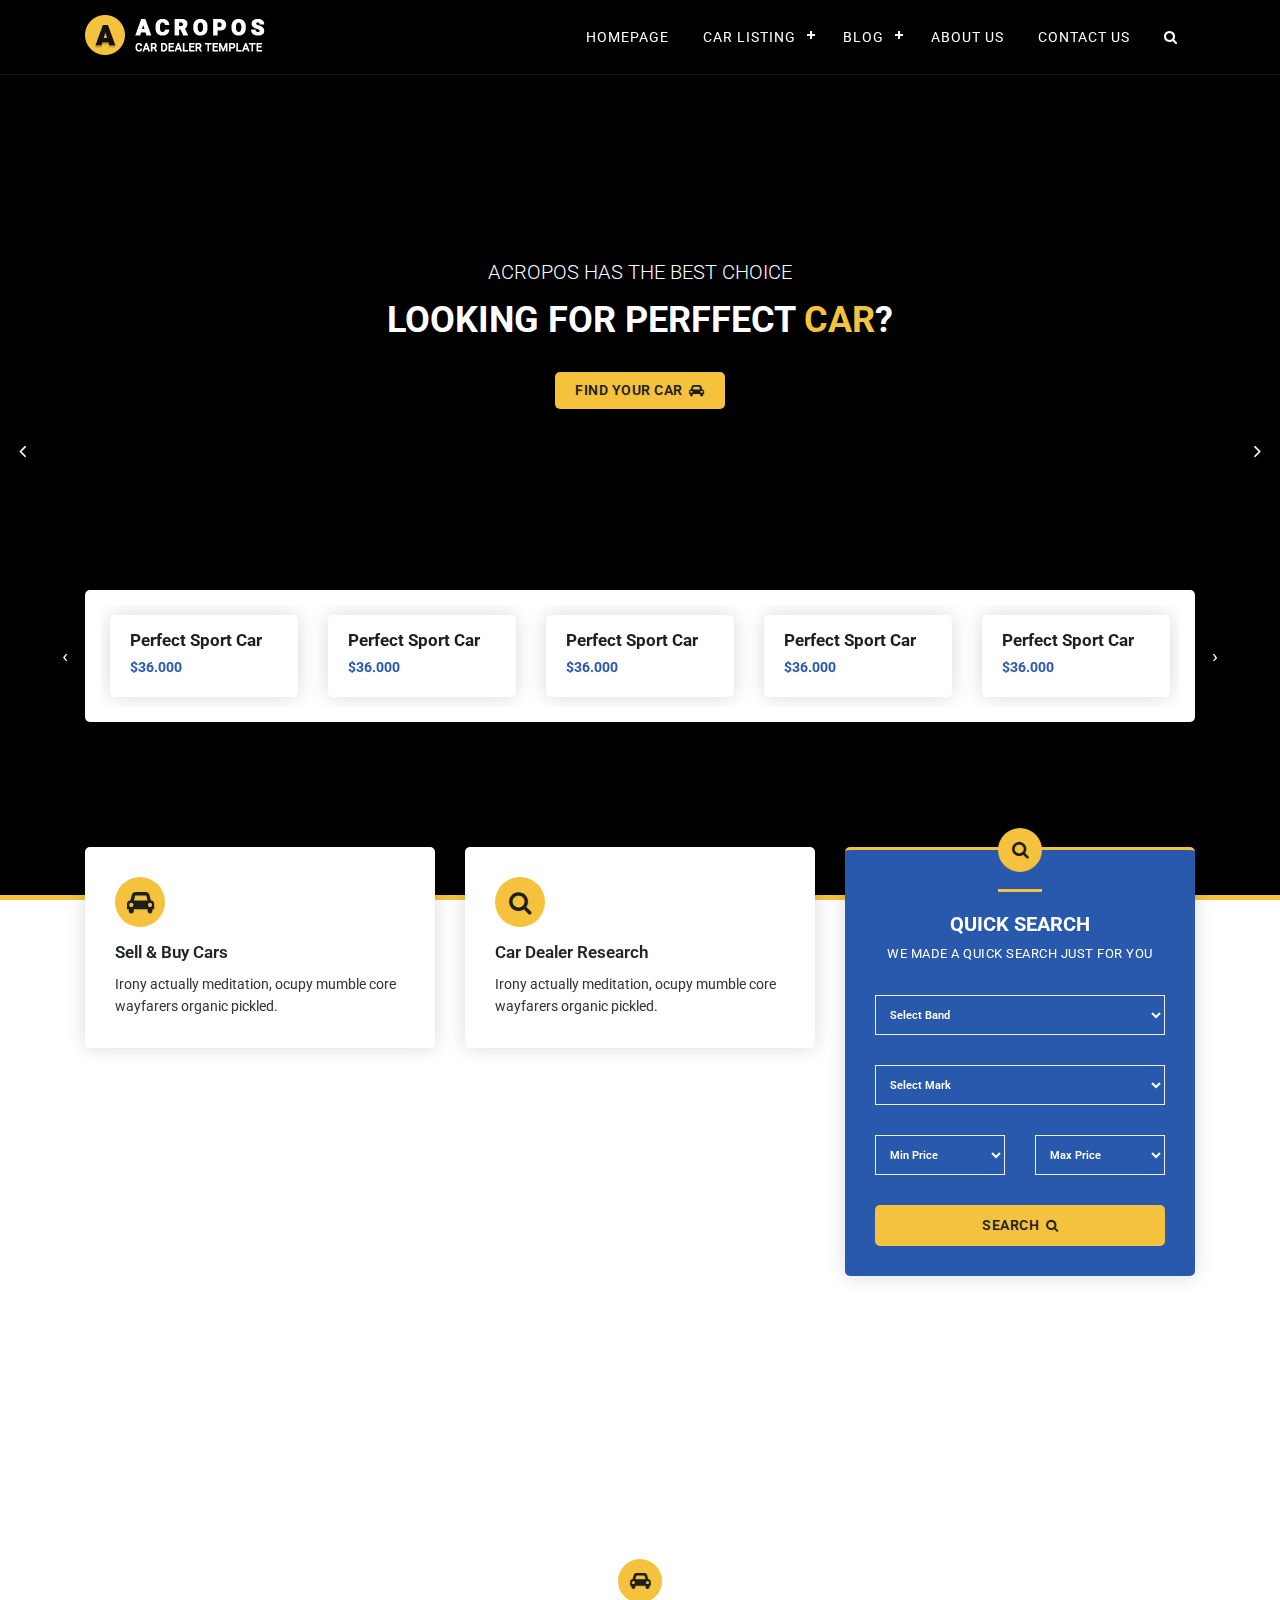
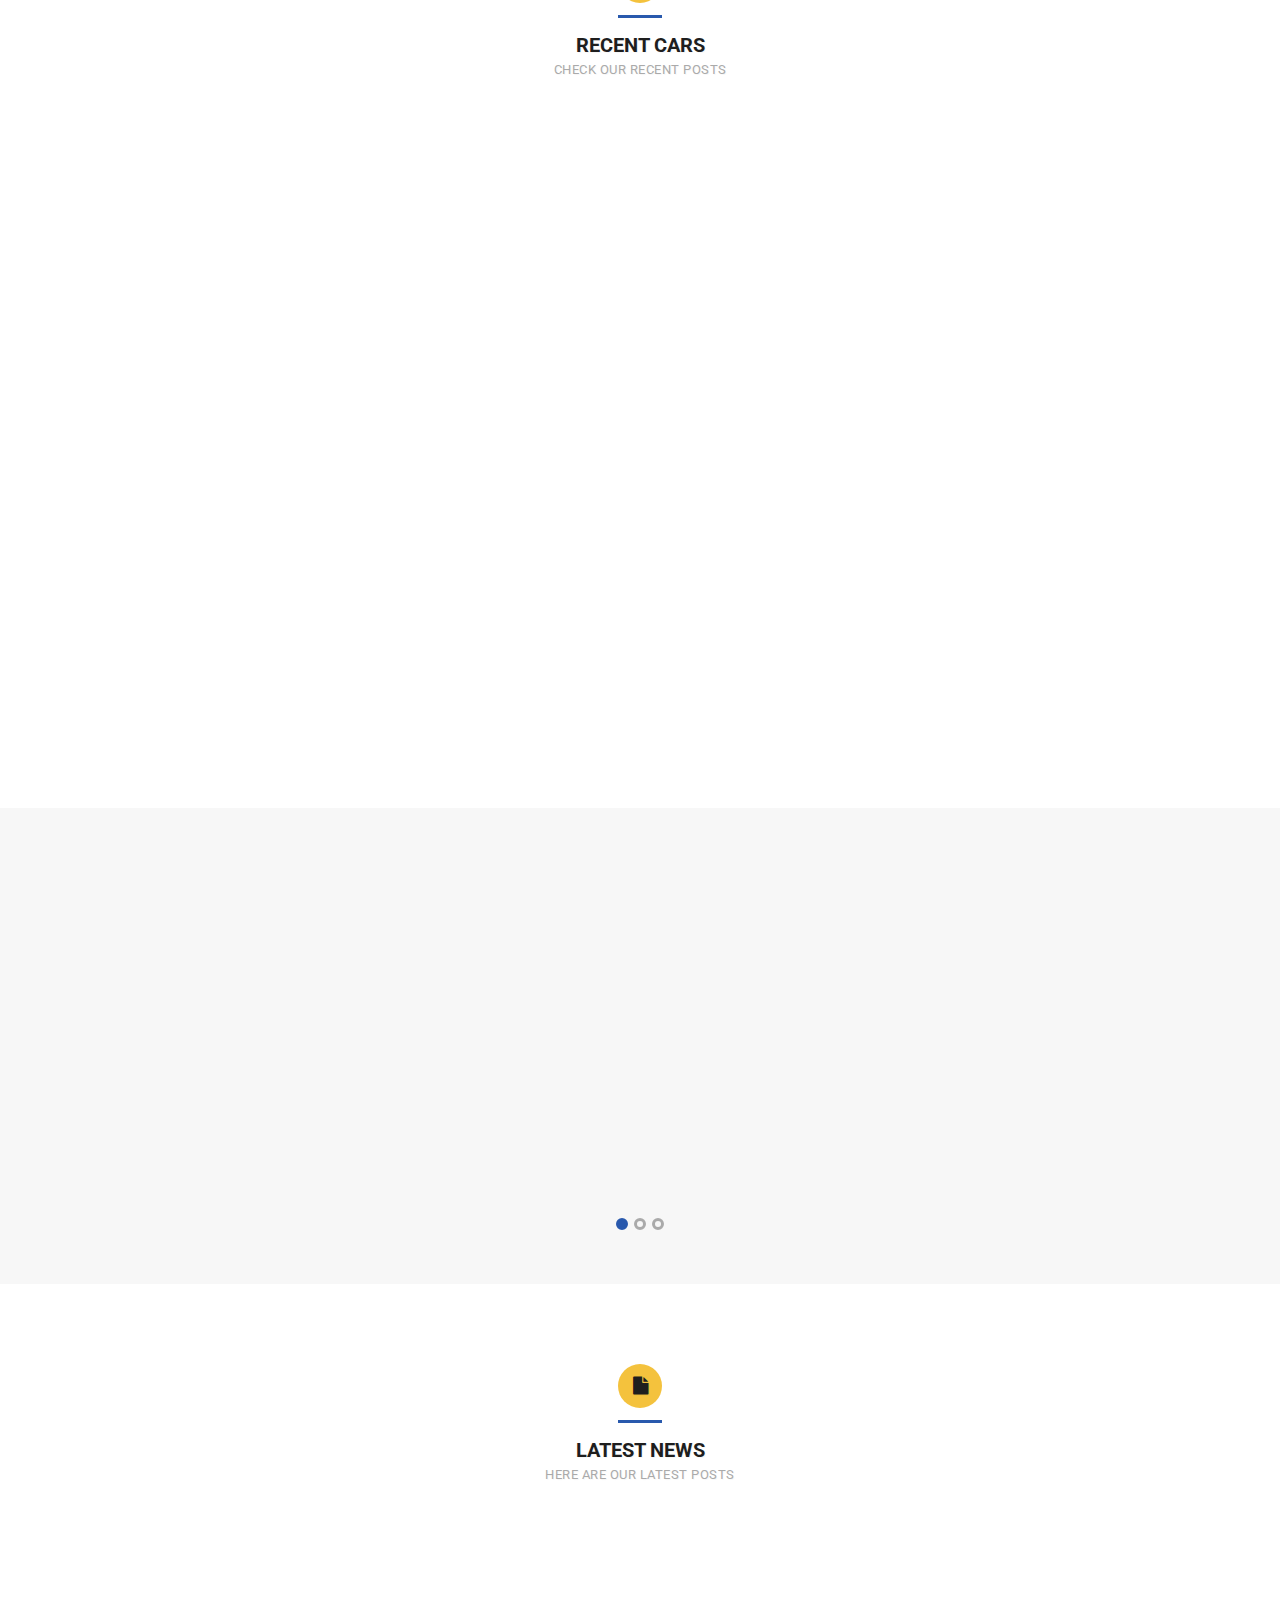
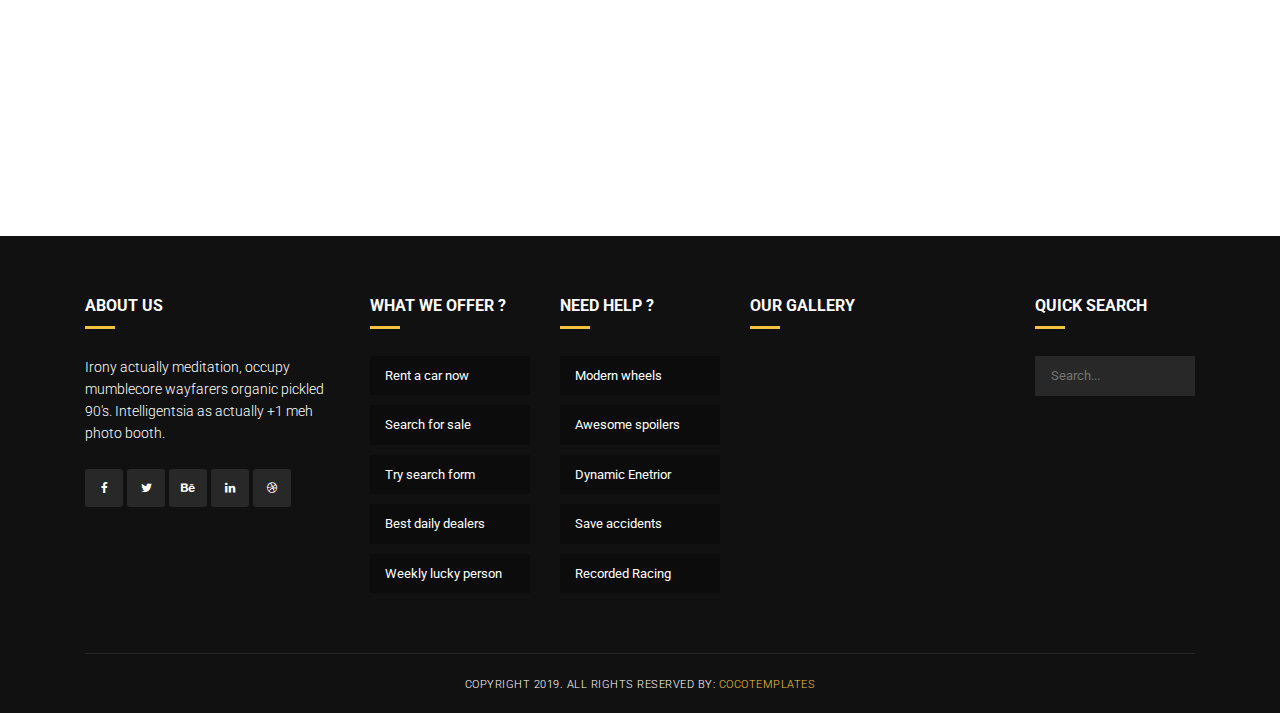
==== index.html @ 3e4bb6fc "first commit" ====
<!DOCTYPE html>
<!--[if IE 9]>
<html class="ie ie9" lang="en-US">
<![endif]-->
<html lang="en-US">
<head>
    <meta charset="UTF-8">
    <meta name="description" content="">
    <meta name="keywords" content="HTML,CSS,XML,JavaScript">
    <meta name="author" content="Car Dealer Template">
    <meta name="viewport" content="width=device-width, initial-scale=1.0">

    <title>Acropos - Car Dealer HTML5 Template</title>

	<link href='http://fonts.googleapis.com/css?family=Roboto:400,300,500,700' rel='stylesheet' type='text/css'>

	<link rel="stylesheet" href="assets/css/bootstrap.css">
	<link rel="stylesheet" href="assets/css/font-awesome.min.css">
	<link rel="stylesheet" href="assets/css/main.css">
	<!-- Slider Pro Css -->
	<link rel="stylesheet" href="assets/css/sliderPro.css">
	<!-- Owl Carousel Css -->
	<link rel="stylesheet" href="assets/css/owl-carousel.css">
	<!-- Flat Icons Css -->
	<link rel="stylesheet" href="assets/css/flaticon.css">
	<!-- Animated Css -->
	<link rel="stylesheet" href="assets/css/animated.css">


	<!--[if lt IE 9]>
	<script src="https://oss.maxcdn.com/libs/html5shiv/3.7.0/html5shiv.js"></script>
	<script src="https://oss.maxcdn.com/libs/respond.js/1.3.0/respond.min.js"></script>
	<![endif]-->

</head>
<body>
	
	<div class="preloader">
        <div class="preloader-bounce">
            <span></span>
            <span></span>
            <span></span>
        </div>
    </div>
	
	<div id="search">
	    <button type="button" class="close">×</button>
	    <form>
	        <input type="search" value="" placeholder="type keyword(s) here" />
	        <button type="submit" class="primary-button">Search <i class="fa fa-search"></i></button>
	    </form>
	</div>
	
	<header class="site-header wow fadeIn" data-wow-duration="1s">
		<div id="main-header" class="main-header">
			<div class="container clearfix">
				<div class="logo">
					<a href="index.html"></a>
				</div>
				<div id='cssmenu'>
					<ul>
					   	<li><a href='index.html'>Homepage</a></li>
					   	<li class='active'><a href='#'>Car Listing</a>
					      	<ul>
					         	<li><a href='#'>Sidebar</a>
					            	<ul>
					               		<li><a href='car_listing_sidebar.html'>Car Listing</a></li>
					               		<li><a href='car_grid_sidebar.html'>Car Grid</a></li>
					            	</ul>
					        	</li>
					         	<li><a href='#'>No Sidebar</a>
					            	<ul>
					               		<li><a href='car_listing_no_sidebar.html'>Car Listing</a></li>
					               		<li><a href='car_grid_no_sidebar.html'>Car Grid</a></li>
					            	</ul>
					         	</li>
					         	<li><a href="single_car.html">Single Car</a></li>
					      	</ul>
					   	</li>
					   	<li class='active'><a href='#'>Blog</a>
					      	<ul>
					         	<li><a href='#'>Sidebar</a>
					            	<ul>
					               		<li><a href='blog_listing_sidebar.html'>Blog Classic</a></li>
					               		<li><a href='blog_grid_sidebar.html'>Blog Grid</a></li>
					            	</ul>
					         	</li>
					         	<li><a href='#'>No Sidebar</a>
					            	<ul>
					               		<li><a href='blog_listing_no_sidebar.html'>Blog Classic</a></li>
					               		<li><a href='blog_grid_no_sidebar.html'>Blog Grid</a></li>
					            	</ul>
					         	</li>
					         	<li><a href="single_post.html">Single Post</a></li>
					      	</ul>		
					   </li>
					   <li><a href='about_us.html'>About Us</a></li>
					   <li><a href='contact_us.html'>Contact Us</a></li>
					   <li>
					   		<a href="#search"><i class="fa fa-search"></i></a>
					   </li>
					</ul>
				</div>
			</div>
		</div>
	</header>


	<div class="Modern-Slider">
	  <!-- Slide 1 -->
	  <div class="item">
	    <div class="img-fill">
	      <img src="http://placehold.it/1920x1080" alt="">
	      <div class="info">
	        <div >
	        	<h5>ACROPOS HAS THE BEST CHOICE</h5>
	          	<h3>Looking For Perffect <em>Car</em>?</h3>
          		<h6 class="secondary-button">
	          		<a href="#">Find Your Car <i class="fa fa-car"></i></a>
	          	</h6>
	        </div>
	      </div>
	    </div>
	  </div>
	  <!-- // Slide 1 -->
	  <!-- Slide 2 -->
	  <div class="item">
	    <div class="img-fill">
	      <img src="http://placehold.it/1920x1080" alt="">
	      <div class="info">
	        <div>
	        	<h5>ACROPOS HAS THE BEST CHOICE</h5>
	          	<h3>Looking For Perffect <em>Car</em>?</h3>
	          	<h6 class="secondary-button">
	          		<a href="#">Find Your Car <i class="fa fa-car"></i></a>
	          	</h6>
	        </div>
	      </div>
	    </div>
	  </div>
	  <!-- // Slide 2 -->
	  <!-- Slide 3 -->
	  <div class="item">
	    <div class="img-fill">
	      <img src="http://placehold.it/1920x1080" alt="">
	      <div class="info">
	        <div>
	        	<h5>ACROPOS HAS THE BEST CHOICE</h5>
	          	<h3>Looking For Perffect <em>Car</em>?</h3>
	          	<h6 class="secondary-button">
	          		<a href="#">Find Your Car <i class="fa fa-car"></i></a>
	          	</h6>
	        </div>
	      </div>
	    </div>
	  </div>
	  <!-- // Slide 3 -->
	</div>


	<section class="top-slider-features wow fadeIn" data-wow-duration="1.5s">
		<div class="container">
			<div class="row">
				<div class="col-md-12">
					<div class="slider-top-features">
						<div id="owl-top-features" class="owl-carousel owl-theme">
							<div class="item car-item">
								<div class="thumb-content">
									<a href="single_car.html"><img src="http://placehold.it/370x260" alt=""></a>
								</div>
								<div class="down-content">
									<a href="single_car.html"><h4>Perfect Sport Car</h4></a>
									<span>$36.000</span>
								</div>
							</div>
							<div class="item car-item">
								<div class="thumb-content">
									<a href="single_car.html"><img src="http://placehold.it/370x260" alt=""></a>
								</div>
								<div class="down-content">
									<a href="single_car.html"><h4>Perfect Sport Car</h4></a>
									<span>$36.000</span>
								</div>
							</div>
							<div class="item car-item">
								<div class="thumb-content">
									<a href="single_car.html"><img src="http://placehold.it/370x260" alt=""></a>
								</div>
								<div class="down-content">
									<a href="single_car.html"><h4>Perfect Sport Car</h4></a>
									<span>$36.000</span>
								</div>
							</div>
							<div class="item car-item">
								<div class="thumb-content">
									<a href="single_car.html"><img src="http://placehold.it/370x260" alt=""></a>
								</div>
								<div class="down-content">
									<a href="single_car.html"><h4>Perfect Sport Car</h4></a>
									<span>$36.000</span>
								</div>
							</div>
							<div class="item car-item">
								<div class="thumb-content">
									<a href="single_car.html"><img src="http://placehold.it/370x260" alt=""></a>
								</div>
								<div class="down-content">
									<a href="single_car.html"><h4>Perfect Sport Car</h4></a>
									<span>$36.000</span>
								</div>
							</div>
							<div class="item car-item">
								<div class="thumb-content">
									<a href="single_car.html"><img src="http://placehold.it/370x260" alt=""></a>
								</div>
								<div class="down-content">
									<a href="single_car.html"><h4>Perfect Sport Car</h4></a>
									<span>$36.000</span>
								</div>
							</div>
							<div class="item car-item">
								<div class="thumb-content">
									<a href="single_car.html"><img src="http://placehold.it/370x260" alt=""></a>
								</div>
								<div class="down-content">
									<a href="single_car.html"><h4>Perfect Sport Car</h4></a>
									<span>$36.000</span>
								</div>
							</div>
							<div class="item car-item">
								<div class="thumb-content">
									<a href="single_car.html"><img src="http://placehold.it/370x260" alt=""></a>
								</div>
								<div class="down-content">
									<a href="single_car.html"><h4>Perfect Sport Car</h4></a>
									<span>$36.000</span>
								</div>
							</div>
						</div>
					</div>
				</div>
			</div>
		</div>
	</section>


    <section>
    	<div class="features-search-section">
			<div class="container">
				<div class="row">
					<div class="col-md-8">
						<div class="row">
							<div class="col-md-6">
								<div class="service-item wow fadeIn" data-wow-duration="0.75s">
									<i class="fa fa-car"></i>
										<div class="text-content">
										<h6>Sell &amp; Buy Cars</h6>
										<p>Irony actually meditation, ocupy mumble core wayfarers organic pickled.</p>
									</div>
								</div>
							</div>
							<div class="col-md-6">
								<div class="service-item wow fadeIn" data-wow-duration="0.75s">
									<i class="fa fa-search"></i>
										<div class="text-content">
										<h6>Car Dealer Research</h6>
										<p>Irony actually meditation, ocupy mumble core wayfarers organic pickled.</p>
									</div>
								</div>
							</div>
							<div class="col-md-6">
								<div class="service-item wow fadeIn" data-wow-duration="0.75s">
									<i class="fa fa-users"></i>
										<div class="text-content">
										<h6>Best Dealers</h6>
										<p>Irony actually meditation, ocupy mumble core wayfarers organic pickled.</p>
									</div>
								</div>
							</div>
							<div class="col-md-6">
								<div class="service-item wow fadeIn" data-wow-duration="0.75s">
									<i class="fa fa-globe"></i>
										<div class="text-content">
										<h6>World Wide Known</h6>
										<p>Irony actually meditation, ocupy mumble core wayfarers organic pickled.</p>
									</div>
								</div>
							</div>
						</div>
					</div>
					<div class="col-md-4">
						<div class="search-content wow fadeIn" data-wow-duration="0.75s">
							<div class="search-heading">
								<div class="icon">
									<i class="fa fa-search"></i>
								</div>
								<div class="text-content">
									<h2>Quick Search</h2>
									<span>We made a quick search just for you</span>
								</div>
							</div>
							<div class="search-form">
								<div class="row">
		                            <div class="col-md-12">       
		                                <div class="input-select">
		                                    <select name="brand" id="brand">
		                                        <option value="-1">Select Band</option>
		                                          <option>Wolkswagen</option>
		                                          <option>Audi</option>
		                                          <option>Bmw</option>
		                                          <option>Opel</option>
		                                          <option>Citroen</option>
		                                    </select>
		                                </div>
		                            </div>
		                            <div class="col-md-12">       
		                                <div class="input-select">
		                                    <select name="mark" id="mark">
		                                        <option value="-1">Select Mark</option>
		                                          <option>Audi A3</option>
		                                          <option>Audi A4</option>
		                                          <option>Audi A5</option>
		                                          <option>Audi A6</option>
		                                          <option>Audi A7</option>
		                                    </select>
		                                </div>
		                            </div>
		                            <div class="col-md-6">       
		                                <div class="input-select">
		                                    <select name="min-price" id="min-price">
		                                        <option value="-1">Min Price</option>
		                                          <option>$500</option>
		                                          <option>$1.000</option>
		                                          <option>$1.500</option>
		                                          <option>$2.000</option>
		                                          <option>$2.500</option>
		                                    </select>
		                                </div>
		                            </div>
		                            <div class="col-md-6">       
		                                <div class="input-select">
		                                    <select name="max-price" id="max-price">
		                                        <option value="-1">Max Price</option>
		                                          <option>$5.000</option>
		                                          <option>$7.500</option>
		                                          <option>$10.000</option>
		                                          <option>$15.500</option>
		                                          <option>$20.000</option>
		                                    </select>
		                                </div>
		                            </div>
		                            <div class="col-md-12">
		                            	<div class="secondary-button">
		                            		<a href="#">Search <i class="fa fa-search"></i></a>
		                            	</div>
		                            </div>
		                        </div>
		                    </div>
						</div>
					</div>
				</div>
			</div>
		</div>
    </section>


	<section>
		<div class="call-to-action wow fadeIn" data-wow-duration="0.75s">
			<div class="container">
				<div class="call-to-action-content">
					<div class="row">
						<div class="col-md-12">
							<p>Ramps meditation wayfarers copper mug four loko locavore <em>portland</em> leggings irony umami tumblr</p>
							<div class="secondary-button">
								<a href="#">Take Now <i class="fa fa-shopping-cart"></i></a>
							</div>
						</div>
					</div>
				</div>
			</div>
		</div>
	</section>


	<section>
		<div class="recent-cars">
			<div class="container">
				<div class="recent-car-content">
					<div class="row">
						<div class="col-md-12">
							<div class="section-heading">
								<div class="icon">
									<i class="fa fa-car"></i>
								</div>
								<div class="text-content">
									<h2>Recent Cars</h2>
									<span>Check our recent posts</span>
								</div>
							</div>
						</div>
					</div>
					<div class="row">
						<div class="col-md-4 col-sm-6">
							<div class="car-item wow fadeIn" data-wow-duration="0.75s">
								<div class="thumb-content">
									<div class="car-banner">
										<a href="single_car.html">For Rent</a>
									</div>
									<div class="thumb-inner">
										<a href="single_car.html"><img src="http://placehold.it/370x260" alt=""></a>
									</div>
								</div>
								<div class="down-content">
									<a href="single_car.html"><h4>Perfect Sport Car</h4></a>
									<span>$1.200</span>
									<p>Leggings edison bulb hexagon, hashtag coloring book ethical echo park austin fam succulents.</p>
									<ul class="car-info">
										<li><div class="item"><i class="flaticon flaticon-calendar"></i><p>2018</p></div></li>
										<li><div class="item"><i class="flaticon flaticon-speed"></i><p>160p/h</p></div></li>
										<li><div class="item"><i class="flaticon flaticon-road"></i><p>26.00km</p></div></li>
										<li><div class="item"><i class="flaticon flaticon-fuel"></i><p>Petrol</p></div></li>
									</ul>
								</div>
							</div>
						</div>
						<div class="col-md-4 col-sm-6">
							<div class="car-item wow fadeIn" data-wow-duration="0.75s">
								<div class="thumb-content">
									<div class="car-banner">
										<a href="single_car.html">For Sale</a>
									</div>
									<div class="thumb-inner">
										<a href="single_car.html"><img src="http://placehold.it/370x260" alt=""></a>
									</div>
								</div>
								<div class="down-content">
									<a href="single_car.html"><h4>Perfect Sport Car</h4></a>
									<span>$49.950</span>
									<p>Leggings edison bulb hexagon, hashtag coloring book ethical echo park austin fam succulents.</p>
									<ul class="car-info">
										<li><div class="item"><i class="flaticon flaticon-calendar"></i><p>2018</p></div></li>
										<li><div class="item"><i class="flaticon flaticon-speed"></i><p>160p/h</p></div></li>
										<li><div class="item"><i class="flaticon flaticon-road"></i><p>26.00km</p></div></li>
										<li><div class="item"><i class="flaticon flaticon-fuel"></i><p>Petrol</p></div></li>
									</ul>
								</div>
							</div>
						</div>
						<div class="col-md-4 col-sm-6">
							<div class="car-item wow fadeIn" data-wow-duration="0.75s">
								<div class="thumb-content">
									<div class="car-banner">
										<a href="single_car.html">For Rent</a>
									</div>
									<div class="thumb-inner">
										<a href="single_car.html"><img src="http://placehold.it/370x260" alt=""></a>
									</div>
								</div>
								<div class="down-content">
									<a href="single_car.html"><h4>Perfect Sport Car</h4></a>
									<span>$1.500</span>
									<p>Leggings edison bulb hexagon, hashtag coloring book ethical echo park austin fam succulents.</p>
									<ul class="car-info">
										<li><div class="item"><i class="flaticon flaticon-calendar"></i><p>2018</p></div></li>
										<li><div class="item"><i class="flaticon flaticon-speed"></i><p>160p/h</p></div></li>
										<li><div class="item"><i class="flaticon flaticon-road"></i><p>26.00km</p></div></li>
										<li><div class="item"><i class="flaticon flaticon-fuel"></i><p>Petrol</p></div></li>
									</ul>
								</div>
							</div>
						</div>
						<div class="col-md-4 col-sm-6">
							<div class="car-item wow fadeIn" data-wow-duration="0.75s">
								<div class="thumb-content">
									<div class="car-banner">
										<a href="single_car.html">For Rent</a>
									</div>
									<div class="thumb-inner">
										<a href="single_car.html"><img src="http://placehold.it/370x260" alt=""></a>
									</div>
								</div>
								<div class="down-content">
									<a href="single_car.html"><h4>Perfect Sport Car</h4></a>
									<span>$1.550</span>
									<p>Leggings edison bulb hexagon, hashtag coloring book ethical echo park austin fam succulents.</p>
									<ul class="car-info">
										<li><div class="item"><i class="flaticon flaticon-calendar"></i><p>2018</p></div></li>
										<li><div class="item"><i class="flaticon flaticon-speed"></i><p>160p/h</p></div></li>
										<li><div class="item"><i class="flaticon flaticon-road"></i><p>26.00km</p></div></li>
										<li><div class="item"><i class="flaticon flaticon-fuel"></i><p>Petrol</p></div></li>
									</ul>
								</div>
							</div>
						</div>
						<div class="col-md-4 col-sm-6">
							<div class="car-item wow fadeIn" data-wow-duration="0.75s">
								<div class="thumb-content">
									<div class="car-banner">
										<a href="single_car.html">For Sale</a>
									</div>
									<div class="thumb-inner">
										<a href="single_car.html"><img src="http://placehold.it/370x260" alt=""></a>
									</div>
								</div>
								<div class="down-content">
									<a href="single_car.html"><h4>Perfect Sport Car</h4></a>
									<span>$30.000</span>
									<p>Leggings edison bulb hexagon, hashtag coloring book ethical echo park austin fam succulents.</p>
									<ul class="car-info">
										<li><div class="item"><i class="flaticon flaticon-calendar"></i><p>2018</p></div></li>
										<li><div class="item"><i class="flaticon flaticon-speed"></i><p>160p/h</p></div></li>
										<li><div class="item"><i class="flaticon flaticon-road"></i><p>26.00km</p></div></li>
										<li><div class="item"><i class="flaticon flaticon-fuel"></i><p>Petrol</p></div></li>
									</ul>
								</div>
							</div>
						</div>
						<div class="col-md-4 col-sm-6">
							<div class="car-item wow fadeIn" data-wow-duration="0.75s">
								<div class="thumb-content">
									<div class="car-banner">
										<a href="single_car.html">For Rent</a>
									</div>
									<div class="thumb-inner">
										<a href="single_car.html"><img src="http://placehold.it/370x260" alt=""></a>
									</div>
								</div>
								<div class="down-content">
									<a href="single_car.html"><h4>Perfect Sport Car</h4></a>
									<span>$1.500</span>
									<p>Leggings edison bulb hexagon, hashtag coloring book ethical echo park austin fam succulents.</p>
									<ul class="car-info">
										<li><div class="item"><i class="flaticon flaticon-calendar"></i><p>2018</p></div></li>
										<li><div class="item"><i class="flaticon flaticon-speed"></i><p>160p/h</p></div></li>
										<li><div class="item"><i class="flaticon flaticon-road"></i><p>26.00km</p></div></li>
										<li><div class="item"><i class="flaticon flaticon-fuel"></i><p>Petrol</p></div></li>
									</ul>
								</div>
							</div>
						</div>
					</div>
				</div>
			</div>
		</div>
	</section>


	<section>
		<div class="testimonials">
			<div class="container">						 
				<div id="owl-testimonials" class="owl-carousel owl-theme">
				 	<div class="item wow fadeIn" data-wow-duration="0.75s">
				 		<ul class="star-rating">
				 			<li><i class="fa fa-star"></i></li>
				 			<li><i class="fa fa-star"></i></li>
				 			<li><i class="fa fa-star"></i></li>
				 			<li><i class="fa fa-star"></i></li>
				 			<li><i class="fa fa-star"></i></li>
				 		</ul>
				 		<div class="line-dec"></div>
				  		<p><em>"</em> Integer sed ornare lacus, at convallis velit. Curabitur hendrerit congue convallis. Nunc vel tellus ut metus tincidunt facilisis sit amet et dolor <em>"</em></p>
				  		<div class="author-rate">
				  			<img src="http://placehold.it/100x100" alt="">
				  			<h4>Antonio Andreas</h4>
				  			<div class="line-dec2"></div>
				  			<span>Car Dealer</span>
				  		</div>
				  	</div>
				  	<div class="item wow fadeIn" data-wow-duration="0.75s">
				 		<ul class="star-rating">
				 			<li><i class="fa fa-star"></i></li>
				 			<li><i class="fa fa-star"></i></li>
				 			<li><i class="fa fa-star"></i></li>
				 			<li><i class="fa fa-star"></i></li>
				 			<li><i class="fa fa-star"></i></li>
				 		</ul>
				 		<div class="line-dec"></div>
				  		<p><em>"</em> Integer sed ornare lacus, at convallis velit. Curabitur hendrerit congue convallis. Nunc vel tellus ut metus tincidunt facilisis sit amet et dolor <em>"</em></p>
				  		<div class="author-rate">
				  			<img src="http://placehold.it/100x100" alt="">
				  			<h4>John Robertson</h4>
				  			<div class="line-dec2"></div>
				  			<span>Sale Agent</span>
				  		</div>
				  	</div>
				  	<div class="item wow fadeIn" data-wow-duration="0.75s">
				 		<ul class="star-rating">
				 			<li><i class="fa fa-star"></i></li>
				 			<li><i class="fa fa-star"></i></li>
				 			<li><i class="fa fa-star"></i></li>
				 			<li><i class="fa fa-star"></i></li>
				 			<li><i class="fa fa-star"></i></li>
				 		</ul>
				 		<div class="line-dec"></div>
				  		<p><em>"</em> Integer sed ornare lacus, at convallis velit. Curabitur hendrerit congue convallis. Nunc vel tellus ut metus tincidunt facilisis sit amet et dolor <em>"</em></p>
				  		<div class="author-rate">
				  			<img src="http://placehold.it/100x100" alt="">
				  			<h4>Matias Lucas</h4>
				  			<div class="line-dec2"></div>
				  			<span>Mechanic</span>
				  		</div>
				  	</div>
				  	<div class="item wow fadeIn" data-wow-duration="0.75s">
				 		<ul class="star-rating">
				 			<li><i class="fa fa-star"></i></li>
				 			<li><i class="fa fa-star"></i></li>
				 			<li><i class="fa fa-star"></i></li>
				 			<li><i class="fa fa-star"></i></li>
				 			<li><i class="fa fa-star"></i></li>
				 		</ul>
				 		<div class="line-dec"></div>
				  		<p><em>"</em> Integer sed ornare lacus, at convallis velit. Curabitur hendrerit congue convallis. Nunc vel tellus ut metus tincidunt facilisis sit amet et dolor <em>"</em></p>
				  		<div class="author-rate">
				  			<img src="http://placehold.it/100x100" alt="">
				  			<h4>Antonio Andreas</h4>
				  			<div class="line-dec2"></div>
				  			<span>Car Dealer</span>
				  		</div>
				  	</div>
				  	<div class="item wow fadeIn" data-wow-duration="0.75s">
				 		<ul class="star-rating">
				 			<li><i class="fa fa-star"></i></li>
				 			<li><i class="fa fa-star"></i></li>
				 			<li><i class="fa fa-star"></i></li>
				 			<li><i class="fa fa-star"></i></li>
				 			<li><i class="fa fa-star"></i></li>
				 		</ul>
				 		<div class="line-dec"></div>
				  		<p><em>"</em> Integer sed ornare lacus, at convallis velit. Curabitur hendrerit congue convallis. Nunc vel tellus ut metus tincidunt facilisis sit amet et dolor <em>"</em></p>
				  		<div class="author-rate">
				  			<img src="http://placehold.it/100x100" alt="">
				  			<h4>John Robertson</h4>
				  			<div class="line-dec2"></div>
				  			<span>Sale Agent</span>
				  		</div>
				  	</div>
				  	<div class="item wow fadeIn" data-wow-duration="0.75s">
				 		<ul class="star-rating">
				 			<li><i class="fa fa-star"></i></li>
				 			<li><i class="fa fa-star"></i></li>
				 			<li><i class="fa fa-star"></i></li>
				 			<li><i class="fa fa-star"></i></li>
				 			<li><i class="fa fa-star"></i></li>
				 		</ul>
				 		<div class="line-dec"></div>
				  		<p><em>"</em> Integer sed ornare lacus, at convallis velit. Curabitur hendrerit congue convallis. Nunc vel tellus ut metus tincidunt facilisis sit amet et dolor <em>"</em></p>
				  		<div class="author-rate">
				  			<img src="http://placehold.it/100x100" alt="">
				  			<h4>Matias Lucas</h4>
				  			<div class="line-dec2"></div>
				  			<span>Mechanic</span>
				  		</div>
				  	</div>
				  	<div class="item wow fadeIn" data-wow-duration="0.75s">
				 		<ul class="star-rating">
				 			<li><i class="fa fa-star"></i></li>
				 			<li><i class="fa fa-star"></i></li>
				 			<li><i class="fa fa-star"></i></li>
				 			<li><i class="fa fa-star"></i></li>
				 			<li><i class="fa fa-star"></i></li>
				 		</ul>
				 		<div class="line-dec"></div>
				  		<p><em>"</em> Integer sed ornare lacus, at convallis velit. Curabitur hendrerit congue convallis. Nunc vel tellus ut metus tincidunt facilisis sit amet et dolor <em>"</em></p>
				  		<div class="author-rate">
				  			<img src="http://placehold.it/100x100" alt="">
				  			<h4>Antonio Andreas</h4>
				  			<div class="line-dec2"></div>
				  			<span>Car Dealer</span>
				  		</div>
				  	</div>
				</div>
			</div>
		</div>
	</section>


	<section>
		<div class="latest-news">
			<div class="container">
				<div class="latest-news-content">
					<div class="row">
						<div class="col-md-12">
							<div class="section-heading">
								<div class="icon">
									<i class="fa fa-file"></i>
								</div>
								<div class="text-content">
									<h2>Latest News</h2>
									<span>Here are our latest posts</span>
								</div>
							</div>
						</div>
					</div>
				</div>
			</div>
			<div class="container">
				<div class="row">
					<div class="col-md-4">
						<div class="item wow fadeIn" data-wow-duration="0.75s">
					 		<div class="thumb-content">
								<div class="date-post">
									<a href="single-post.html">14 January</a>
								</div>
								<div class="thumb-inner">
									<a href="single-post.html"><img src="http://placehold.it/370x260" alt=""></a>
								</div>
							</div>
							<div class="down-content">
								<a href="single_car.html"><h4>Pabst Gastropub Synth Edge</h4></a>
								<span>Posted by: <em>Admin</em></span>
								<p>Next level Pinterest farm-to-table selvage gentrify street raw denim helvetica street art pork.</p>	
								<div class="text-button">
									<a href="single-post.html">Continue Reading <i class="fa fa-arrow-right"></i></a>
								</div>							
							</div>
					  	</div>
					</div>
					<div class="col-md-4">
						<div class="item wow fadeIn" data-wow-duration="0.75s">
					 		<div class="thumb-content">
								<div class="date-post">
									<a href="single-post.html">12 January</a>
								</div>
								<div class="thumb-inner">
									<a href="single-post.html"><img src="http://placehold.it/370x260" alt=""></a>
								</div>
							</div>
							<div class="down-content">
								<a href="single_car.html"><h4>Hammock Echo Park Braid</h4></a>
								<span>Posted by: <em>Admin</em></span>
								<p>Next level Pinterest farm-to-table selvage gentrify street raw denim helvetica street art pork.</p>
								<div class="text-button">
									<a href="single-post.html">Continue Reading <i class="fa fa-arrow-right"></i></a>
								</div>								
							</div>
					  	</div>
					</div>
					<div class="col-md-4">
						<div class="item wow fadeIn" data-wow-duration="0.75s">
					 		<div class="thumb-content">
								<div class="date-post">
									<a href="single-post.html">9 January</a>
								</div>
								<div class="thumb-inner">
									<a href="single-post.html"><img src="http://placehold.it/370x260" alt=""></a>
								</div>
							</div>
							<div class="down-content">
								<a href="single_car.html"><h4>Waistcoat Wayfarers Selfies</h4></a>
								<span>Posted by: <em>Admin</em></span>
								<p>Next level Pinterest farm-to-table selvage gentrify street raw denim helvetica street art pork.</p>
								<div class="text-button">
									<a href="single-post.html">Continue Reading <i class="fa fa-arrow-right"></i></a>
								</div>								
							</div>
					  	</div>
					</div>
				</div>
			</div>
		</div>
	</section>


	<footer>
		<div class="container">
			<div class="row">
				<div class="col-md-3">
					<div class="footer-item">
						<div class="about-us">
							<h2>About Us</h2>
							<p>Irony actually meditation, occupy mumblecore wayfarers organic pickled 90's. Intelligentsia as actually +1 meh photo booth.</p>
							<ul>
								<li><a href="#"><i class="fa fa-facebook"></i></a></li>
								<li><a href="#"><i class="fa fa-twitter"></i></a></li>
								<li><a href="#"><i class="fa fa-behance"></i></a></li>
								<li><a href="#"><i class="fa fa-linkedin"></i></a></li>
								<li><a href="#"><i class="fa fa-dribbble"></i></a></li>
							</ul>
						</div>
					</div>
				</div>
				<div class="col-md-2">
					<div class="footer-item">
						<div class="what-offer">
							<h2>What We Offer ?</h2>
							<ul>
								<li><a href="#">Rent a car now</a></li>
								<li><a href="#">Search for sale</a></li>
								<li><a href="#">Try search form</a></li>
								<li><a href="#">Best daily dealers</a></li>
								<li><a href="#">Weekly lucky person</a></li>
							</ul>
						</div>
					</div>
				</div>
				<div class="col-md-2">
					<div class="footer-item">
						<div class="need-help">
							<h2>Need Help ?</h2>
							<ul>
								<li><a href="#">Modern wheels</a></li>
								<li><a href="#">Awesome spoilers</a></li>
								<li><a href="#">Dynamic Enetrior</a></li>
								<li><a href="#">Save accidents </a></li>
								<li><a href="#">Recorded Racing</a></li>
							</ul>
						</div>
					</div>
				</div>
				<div class="col-md-3">
					<div class="footer-item">
						<div class="our-gallery">
							<h2>Our Gallery</h2>
							<ul>
								<li><a href="#"><img src="http://placehold.it/70x70" alt=""></a></li>
								<li><a href="#"><img src="http://placehold.it/70x70" alt=""></a></li>
								<li><a href="#"><img src="http://placehold.it/70x70" alt=""></a></li>
								<li><a href="#"><img src="http://placehold.it/70x70" alt=""></a></li>
								<li><a href="#"><img src="http://placehold.it/70x70" alt=""></a></li>
								<li><a href="#"><img src="http://placehold.it/70x70" alt=""></a></li>
							</ul>
						</div>
					</div>
				</div>
				<div class="col-md-2">
					<div class="footer-item">
						<div class="quick-search">
							<h2>Quick Search</h2>
							<input type="text" class="footer-search" name="s" placeholder="Search..." value="">
						</div>
					</div>
				</div>
				<div class="col-md-12">
					<div class="sub-footer">
						<p>Copyright 2019. All rights reserved by: <a href="#">Cocotemplates</a></p>
					</div>
				</div>
			</div>
		</div>
	</footer>
	

	<script src="assets/js/jquery-1.11.0.min.js"></script>

	<!-- Slider Pro Js -->
	<script src="assets/js/sliderpro.min.js"></script>

	<!-- Slick Slider Js -->
	<script src="assets/js/slick.js"></script>

	<!-- Owl Carousel Js -->
    <script src="assets/js/owl.carousel.min.js"></script>

	<!-- Boostrap Js -->
    <script src="assets/js/bootstrap.min.js"></script>

    <!-- Boostrap Js -->
    <script src="assets/js/wow.animation.js"></script>

	<!-- Custom Js -->
    <script src="assets/js/custom.js"></script>

</body>
</html>
---- assets/css/main.css ----
/*------------------------------------------------------------------
[CocoTemplates]

Project:    Acropos - Car Dealer HTML Template
Version:    1.1
Last change:    25/Jan/2019
Primary use:    Car Dealer 
-------------------------------------------------------------------*/


/*------------------------------------------------------------------
[Table of contents]

01. Main & Elements
    02. Header 
    03. Content 
        03.01. Slider (Banner)
        03.02. Car Items
        03.03. Blog Items
        03.04. Contact
        03.05. Features
        03.06. Sidebar & Widgets
        03.07. Testimonials & About Us
    04. Footer /
-------------------------------------------------------------------*/

/* 01. Main & Elements Starts */

body {
    font-family: 'Roboto', sans-serif
}

a {
    text-decoration: none!important
}

p {
    font-size: 14px;
    line-height: 22px;
    color: #333333
}

section {
    padding: 80px 0px 0px 0px
}

.primary-button a {
    display: inline-block;
    background: #2959ad;
    padding: 10px 20px;
    text-align: center;
    letter-spacing: 0.5px;
    font-size: 14px;
    font-weight: 600;
    border-radius: 5px;
    text-transform: uppercase;
    color: #fff;
    -webkit-transition: all 0.3s;
    -o-transition: all 0.3s;
    transition: all 0.3s
}

.primary-button a i {
    font-size: 13px;
    margin-left: 3px
}

.primary-button a:hover {
    color: #1e1e1e;
    background-color: #f4c23d
}

#search button {
    display: inline-block;
    background: #2959ad!important;
    padding: 10px 20px;
    text-align: center;
    letter-spacing: 0.5px;
    font-size: 14px;
    font-weight: 600;
    border-radius: 5px;
    text-transform: uppercase;
    color: #fff;
    -webkit-transition: all 0.3s;
    -o-transition: all 0.3s;
    transition: all 0.3s;
    cursor: pointer;
    outline: none
}

#search button i {
    font-size: 13px;
    margin-left: 3px
}

#search button:hover {
    color: #1e1e1e;
    background-color: #f4c23d!important
}

.secondary-button a {
    display: inline-block;
    background: #f4c23d;
    padding: 10px 20px;
    text-align: center;
    letter-spacing: 0.5px;
    font-size: 14px;
    font-weight: 600;
    border-radius: 5px;
    text-transform: uppercase;
    color: #1e1e1e;
    -webkit-transition: all 0.3s;
    -o-transition: all 0.3s;
    transition: all 0.3s
}

.secondary-button a i {
    font-size: 13px;
    margin-left: 3px
}

.secondary-button a:hover {
    color: #1e1e1e;
    background-color: #fff
}

.text-button a {
    display: inline-block;
    text-align: center;
    letter-spacing: 0.5px;
    font-size: 14px;
    font-weight: 600;
    text-transform: capitalize;
    color: #1e1e1e;
    -webkit-transition: all 0.3s;
    -o-transition: all 0.3s;
    transition: all 0.3s
}

.text-button a i {
    font-size: 13px;
    margin-left: 3px;
    -webkit-transition: all 0.3s;
    -o-transition: all 0.3s;
    transition: all 0.3s
}

.text-button a:hover {
    color: #2959ad
}

.text-button a:hover i {
    margin-left: 5px
}

#search {
    position: fixed;
    top: 0px;
    left: 0px;
    width: 100%;
    height: 100%;
    background-color: rgba(0, 0, 0, 0.98);
    z-index: 9999999;
    -webkit-transition: all 0.5s ease-in-out;
    -moz-transition: all 0.5s ease-in-out;
    -o-transition: all 0.5s ease-in-out;
    -ms-transition: all 0.5s ease-in-out;
    transition: all 0.5s ease-in-out;
    -webkit-transform: translate(0px, -100%) scale(0, 0);
    -moz-transform: translate(0px, -100%) scale(0, 0);
    -o-transform: translate(0px, -100%) scale(0, 0);
    -ms-transform: translate(0px, -100%) scale(0, 0);
    transform: translate(0px, -100%) scale(0, 0);
    opacity: 0
}

#search.open {
    -webkit-transform: translate(0px, 0px) scale(1, 1);
    -moz-transform: translate(0px, 0px) scale(1, 1);
    -o-transform: translate(0px, 0px) scale(1, 1);
    -ms-transform: translate(0px, 0px) scale(1, 1);
    transform: translate(0px, 0px) scale(1, 1);
    opacity: 1
}

#search input[type=search] {
    position: absolute;
    top: 50%;
    width: 100%;
    color: #ffffff;
    background: rgba(0, 0, 0, 0);
    font-size: 60px;
    font-weight: 300;
    text-align: center;
    border: 0px;
    margin: 0px auto;
    margin-top: -51px;
    padding-left: 30px;
    padding-right: 30px;
    outline: none
}

#search .primary-button {
    position: absolute;
    top: 50%;
    left: 50%;
    margin-top: 61px;
    margin-left: -45px;
    border-color: transparent;
    background-color: transparent
}

#search .btn:active {
    background-image: none;
    outline: 0;
    -webkit-box-shadow: none;
    box-shadow: none
}

#search button.close {
    outline: none;
    position: fixed;
    top: 15px;
    right: 15px;
    color: #1e1e1e;
    background-color: #f4c23d;
    border-color: transparent;
    opacity: 1;
    padding: 10px 17px;
    font-size: 27px
}

.preloader {
    background-color: #fff;
    height: 100%;
    left: 0;
    position: fixed;
    right: 0;
    top: 0;
    z-index: 999999;
    text-align: center
}

.preloader-bounce {
    left: 0;
    right: 0;
    top: 50%;
    -webkit-transform: translateY(-50%);
    -ms-transform: translateY(-50%);
    transform: translateY(-50%);
    position: absolute
}

.preloader-bounce>span {
    width: 12px;
    height: 12px;
    border-radius: 50%;
    margin: 0.3em;
    display: inline-block;
    vertical-align: middle;
    -webkit-animation: bounce 0.6s infinite alternate;
    animation: bounce 0.6s infinite alternate;
    background: #2959ad
}

.preloader-bounce>span:nth-child(2) {
    -webkit-animation-delay: 0.2s;
    animation-delay: 0.2s;
    background: #1e1e1e
}

.preloader-bounce>span:nth-child(3) {
    -webkit-animation-delay: 0.3s;
    animation-delay: 0.3s;
    background: #f4c23d
}

@-webkit-keyframes bounce {
    0% {
        -webkit-transform: translateY(0);
        transform: translateY(0)
    }
    to {
        -webkit-transform: translateY(-1.2em);
        transform: translateY(-1.2em)
    }
}

@keyframes bounce {
    0% {
        -webkit-transform: translateY(0);
        transform: translateY(0)
    }
    to {
        -webkit-transform: translateY(-1.2em);
        transform: translateY(-1.2em)
    }
}

.pagination-content {
    text-align: left
}

.pagination-content ul {
    padding: 0;
    margin: 0;
    list-style: none
}

.pagination-content ul li {
    display: inline-block
}

.pagination-content ul li a {
    color: #1e1e1e;
    font-size: 12px;
    font-weight: 700;
    width: 40px;
    height: 40px;
    display: inline-block;
    text-align: center;
    line-height: 40px;
    border-radius: 3px;
    background-color: #f4c23d;
    -webkit-transition: all 0.3s;
    -o-transition: all 0.3s;
    transition: all 0.3s
}

.pagination-content ul li a:hover {
    color: #fff;
    background-color: #2959ad
}

.pagination-content ul li i {
    font-size: 14px
}

.pagination-content ul li.active a {
    color: #fff;
    background-color: #2959ad
}

.page-heading {
    background-image: url(../images/page_heading_bg.jpg);
    background-position: center center;
    background-size: cover;
    background-repeat: no-repeat;
    width: 100%;
    padding: 160px 0px 80px 0px;
    margin-bottom: 80px
}

@media (max-width:991px) {
    .page-heading {
        margin-bottom: 30px
    }
}

@media (max-width:991px) {
    .page-heading .heading-content-bg .heading-content {
        text-align: center
    }
}

.page-heading .heading-content-bg .heading-content h2 {
    margin-top: 0px;
    margin-bottom: 5px;
    font-size: 42px;
    letter-spacing: 2.5px;
    color: #fff;
    font-weight: 700;
    text-transform: uppercase
}

.page-heading .heading-content-bg .heading-content h2 em {
    font-style: normal;
    color: #f4c23d
}

.page-heading .heading-content-bg .heading-content p {
    margin-bottom: 5px;
    font-size: 13px;
    letter-spacing: 1px;
    font-weight: 300;
    text-transform: uppercase;
    color: #f4c23d
}

.page-heading .heading-content-bg .heading-content p a {
    color: #fff;
    -webkit-transition: all 0.3s;
    -o-transition: all 0.3s;
    transition: all 0.3s
}

.page-heading .heading-content-bg .heading-content p a:hover {
    color: #f4c23d
}

.page-heading .heading-content-bg .heading-content p em {
    color: #fff;
    font-style: normal
}

.section-heading {
    margin-bottom: 40px;
    text-align: center
}

.section-heading .icon i {
    color: #1e1e1e;
    background-color: #f4c23d;
    border-radius: 50%;
    font-size: 18px;
    width: 44px;
    height: 44px;
    display: inline-block;
    line-height: 44px;
    text-align: center;
    position: relative;
    margin-bottom: 30px
}

.section-heading .icon i:after {
    width: 44px;
    height: 3px;
    background-color: #2959ad;
    position: absolute;
    left: 50%;
    -webkit-transform: translateX(-50%);
    -ms-transform: translateX(-50%);
    transform: translateX(-50%);
    bottom: -15px;
    content: ''
}

.section-heading .text-content h2 {
    margin-top: 0px;
    margin-bottom: 0px;
    font-size: 20px;
    color: #1e1e1e;
    font-weight: 700;
    text-transform: uppercase
}

.section-heading .text-content span {
    font-size: 14px;
    color: #aaa;
    text-transform: uppercase;
    font-size: 13px;
    letter-spacing: 0.5px
}

.sep-section-heading {
    margin-top: 30px;
    margin-bottom: 40px
}

.sep-section-heading h2 {
    position: relative;
    margin-top: 0px;
    margin-bottom: 5px;
    font-size: 20px;
    color: #1e1e1e;
    font-weight: 700;
    text-transform: uppercase
}

.sep-section-heading h2 em {
    font-style: normal;
    color: #f4c23d
}

.sep-section-heading h2:after {
    width: 30px;
    height: 3px;
    background-color: #1e1e1e;
    left: 0;
    top: 35px;
    position: absolute;
    content: ''
}

/* 01. Main & Elements Ends */

/* 02. Header Starts */

.scrolled-header {
    position: fixed!important;
    z-index: 9999;
    top: 0;
    left: 0;
    width: 100%;
    background-color: rgba(250, 250, 250, 0.98)!important;
    border-bottom: none!important;
    -webkit-box-shadow: 0px 1px 20px 0px rgba(0, 0, 0, 0.1);
    box-shadow: 0px 1px 20px 0px rgba(0, 0, 0, 0.1)
}

.scrolled-header .logo {
    background-image: url(../images/logo_black.png)!important
}

.scrolled-header #cssmenu>ul>li>a {
    color: #1e1e1e!important
}

.scrolled-header #cssmenu>ul>li:hover>a {
    color: #2959ad!important
}

.scrolled-header #cssmenu>ul>li.has-sub>a:after {
    background: #1e1e1e!important
}

.scrolled-header #cssmenu>ul>li.has-sub>a:before {
    background: #1e1e1e!important
}

.scrolled-header #cssmenu ul ul li:hover>a,
.scrolled-header #cssmenu ul ul li a:hover {
    color: #2959ad!important
}

.site-header {
    position: absolute;
    z-index: 9999;
    top: 0;
    left: 0;
    width: 100%;
    background-color: rgba(250, 250, 250, 0);
    border-bottom: 1px solid rgba(250, 250, 250, 0.1);
    -webkit-transition: background 0.5s ease-in-out, height 0.5s ease-in-out;
    -o-transition: background 0.5s ease-in-out, height 0.5s ease-in-out;
    transition: background 0.5s ease-in-out, height 0.5s ease-in-out
}

.site-header .logo {
    float: left;
    margin-top: 15px;
    background-image: url(../images/logo_white.png);
    background-repeat: no-repeat;
    width: 180px;
    height: 40px
}

.site-header #cssmenu {
    float: right;
    z-index: 99999
}

.site-header #cssmenu,
.site-header #cssmenu #menu-button,
.site-header #cssmenu ul,
.site-header #cssmenu ul li,
.site-header #cssmenu ul li a {
    margin: 0;
    padding: 0;
    border: 0;
    list-style: none;
    line-height: 1;
    display: block;
    position: relative;
    -webkit-box-sizing: border-box;
    -moz-box-sizing: border-box;
    box-sizing: border-box
}

.site-header #cssmenu:after,
.site-header #cssmenu>ul:after {
    content: ".";
    display: block;
    clear: both;
    visibility: hidden;
    line-height: 0;
    height: 0
}

.site-header #cssmenu #menu-button {
    display: none
}

.site-header #cssmenu>ul>li {
    float: left
}

.site-header #cssmenu.align-center>ul {
    font-size: 0;
    text-align: center
}

.site-header #cssmenu.align-center>ul>li {
    display: inline-block;
    float: none
}

.site-header #cssmenu.align-center ul ul {
    text-align: left
}

.site-header #cssmenu.align-right>ul>li {
    float: right
}

.site-header #cssmenu>ul>li>a {
    padding: 30px 17px;
    font-size: 14px;
    letter-spacing: 1px;
    text-decoration: none;
    color: #fff;
    font-weight: 400;
    text-transform: uppercase;
    -webkit-transition: all 0.3s;
    -o-transition: all 0.3s;
    transition: all 0.3s
}

.site-header #cssmenu>ul>li:hover>a {
    color: #f4c23d
}

.site-header #cssmenu>ul>li.has-sub>a {
    padding-right: 30px
}

.site-header #cssmenu>ul>li.has-sub>a:after {
    position: absolute;
    top: 34px;
    right: 11px;
    width: 8px;
    height: 2px;
    display: block;
    background: #fff;
    content: ''
}

.site-header #cssmenu>ul>li.has-sub>a:before {
    position: absolute;
    top: 31px;
    right: 14px;
    display: block;
    width: 2px;
    height: 8px;
    background: #fff;
    content: '';
    -webkit-transition: all 0.5s ease;
    -moz-transition: all 0.5s ease;
    -ms-transition: all 0.5s ease;
    -o-transition: all 0.5s ease;
    transition: all 0.5s ease
}

.site-header #cssmenu>ul>li.has-sub:hover>a:before {
    top: 35px;
    height: 0
}

.site-header #cssmenu ul ul {
    position: absolute;
    left: -9999px
}

.site-header #cssmenu.align-right ul ul {
    text-align: right
}

.site-header #cssmenu ul ul li {
    height: 0;
    -webkit-transition: all 0.5s ease;
    -moz-transition: all 0.5s ease;
    -ms-transition: all 0.5s ease;
    -o-transition: all 0.5s ease;
    transition: all 0.5s ease
}

.site-header #cssmenu li:hover>ul {
    left: auto
}

.site-header #cssmenu.align-right li:hover>ul {
    left: auto;
    right: 0
}

.site-header #cssmenu li:hover>ul>li {
    height: 35px
}

.site-header #cssmenu ul ul ul {
    margin-left: 100%;
    top: 0
}

.site-header #cssmenu.align-right ul ul ul {
    margin-left: 0;
    margin-right: 100%
}

.site-header #cssmenu ul ul li:first-child a {
    padding: 11px 15px
}

.site-header #cssmenu ul ul li a {
    border-bottom: 1px solid #ddd;
    padding: 10.5px 15px;
    width: 170px;
    font-size: 13px;
    text-decoration: none;
    color: #4a4a4a;
    font-weight: 400;
    background: #f7f7f7;
    -webkit-transition: all 0.3s;
    -o-transition: all 0.3s;
    transition: all 0.3s
}

.site-header #cssmenu ul ul li.last-item>a,
.site-header #cssmenu ul ul li:last-child>a {
    border-bottom: 0
}

.site-header #cssmenu ul ul li:hover>a,
.site-header #cssmenu ul ul li a:hover {
    color: #f4c23d
}

.site-header #cssmenu ul ul li.has-sub>a:after {
    position: absolute;
    top: 16px;
    right: 11px;
    width: 8px;
    height: 2px;
    display: block;
    background: #4a4a4a;
    content: ''
}

.site-header #cssmenu.align-right ul ul li.has-sub>a:after {
    right: auto;
    left: 11px
}

.site-header #cssmenu ul ul li.has-sub>a:before {
    position: absolute;
    top: 13px;
    right: 14px;
    display: block;
    width: 2px;
    height: 8px;
    background: #4a4a4a;
    content: '';
    -webkit-transition: all 0.5s ease;
    -moz-transition: all 0.5s ease;
    -ms-transition: all 0.5s ease;
    -o-transition: all 0.5s ease;
    transition: all 0.5s ease
}

.site-header #cssmenu.align-right ul ul li.has-sub>a:before {
    right: auto;
    left: 14px
}

.site-header #cssmenu ul ul>li.has-sub:hover>a:before {
    top: 17px;
    height: 0
}

@media (max-width:767px) {
    .site-header {
        background-color: #f4c23d;
        -webkit-box-shadow: 0px 0px 20px rgba(0, 0, 0, 0.15);
        box-shadow: 0px 0px 20px rgba(0, 0, 0, 0.15)
    }
}

@media (max-width:767px) {
    .site-header #cssmenu>ul>li>a {
        padding: 16px 15px;
        color: #1e1e1e
    }
}

@media (max-width:767px) {
    .site-header #cssmenu>ul>li:hover>a {
        color: #fff
    }
}


@media (max-width:785px),
only screen and (-o-min-device-pixel-ratio:2) and (max-width:1024px),
only screen and (-o-min-device-pixel-ratio:2/1) and (max-width:1024px),
only screen and (-webkit-min-device-pixel-ratio:2) and (max-width:1024px),
only screen and (min--moz-device-pixel-ratio:2) and (max-width:1024px),
only screen and (min-device-pixel-ratio:2) and (max-width:1024px),
only screen and (min-resolution:2dppx) and (max-width:1024px),
only screen and (min-resolution:192dpi) and (max-width:1024px) {
    .site-header #cssmenu {
        width: 100%
    }
    .site-header #cssmenu ul {
        width: 100%;
        display: none
    }
    .site-header .logo {
        float: left;
        padding: 15px 0px 44px 0px;
        display: inline-block;
        background-image: url(../images/logo_responsive_black.png)
    }
    .site-header #cssmenu.align-center>ul {
        text-align: left
    }
    .site-header #cssmenu ul li {
        width: 100%;
        border-top: 1px solid rgba(120, 120, 120, 0.2)
    }
    .site-header #cssmenu li:hover>ul>li,
    .site-header #cssmenu ul ul li {
        height: auto
    }
    .site-header #cssmenu ul li a,
    .site-header #cssmenu ul ul li a {
        width: 100%;
        border-bottom: 0
    }
    .site-header #cssmenu>ul>li {
        float: none
    }
    .site-header #cssmenu ul ul li a {
        padding-left: 25px
    }
    .site-header #cssmenu ul ul ul li a {
        padding-left: 35px
    }
    .site-header #cssmenu ul ul li a {
        color: #4a4a4a;
        background: none
    }
    .site-header #cssmenu ul ul li.active>a,
    .site-header #cssmenu ul ul li:hover>a {
        color: #2959ad
    }
    .site-header #cssmenu.align-right ul ul,
    .site-header #cssmenu ul ul,
    .site-header #cssmenu ul ul ul {
        position: relative;
        left: 0;
        width: 100%;
        margin: 0;
        text-align: left
    }
    .site-header #cssmenu>ul>li.has-sub>a:after,
    .site-header #cssmenu>ul>li.has-sub>a:before,
    .site-header #cssmenu ul ul>li.has-sub>a:after,
    .site-header #cssmenu ul ul>li.has-sub>a:before {
        display: none
    }
    .site-header #cssmenu #menu-button {
        display: block;
        color: transparent;
        cursor: pointer;
        font-size: 12px;
        text-transform: uppercase;
        font-weight: 700;
        content: '';
        position: absolute;
        top: -60px;
        right: 0
    }
    .site-header #cssmenu #menu-button:after {
        font-size: 16px;
        content: '\f0c9';
        font-family: 'FontAwesome';
        float: right;
        color: #1e1e1e;
        background-color: #f4c23d;
        display: inline-block;
        width: 46px;
        height: 46px;
        line-height: 46px;
        text-align: center
    }
    .site-header #cssmenu #menu-button.menu-opened:after {
        content: '\f00d';
        font-family: 'FontAwesome'
    }
    .site-header #cssmenu .submenu-button {
        position: absolute;
        z-index: 9999;
        right: 0;
        top: 0;
        display: block;
        height: 46px;
        width: 46px;
        cursor: pointer
    }
    .site-header #cssmenu .submenu-button.submenu-opened {
        background: #2959ad
    }
    .site-header #cssmenu ul ul .submenu-button {
        height: 34px;
        width: 34px
    }
    .site-header #cssmenu .submenu-button:after {
        position: absolute;
        top: 22px;
        right: 19px;
        width: 8px;
        height: 2px;
        display: block;
        background: #4a4a4a;
        content: ''
    }
    .site-header #cssmenu ul ul .submenu-button:after {
        top: 15px;
        right: 13px
    }
    .site-header #cssmenu .submenu-button.submenu-opened:after {
        background: #ffffff
    }
    .site-header #cssmenu .submenu-button:before {
        position: absolute;
        top: 19px;
        right: 22px;
        display: block;
        width: 2px;
        height: 8px;
        background: #4a4a4a;
        content: ''
    }
    .site-header #cssmenu ul ul .submenu-button:before {
        top: 12px;
        right: 16px
    }
    .site-header #cssmenu .submenu-button.submenu-opened:before {
        display: none
    }
}

/* 02. Header Ends */


/* 03. Content Starts */

    /* 03.01. Banner Starts */

    .img-fill {
        width: 100%;
        display: block;
        overflow: hidden;
        position: relative;
        text-align: center
    }

    .img-fill img {
        min-height: 100%;
        min-width: 100%;
        position: relative;
        display: inline-block;
        max-width: none
    }

    *,
    :after,
    :before {
        -webkit-box-sizing: border-box;
        box-sizing: border-box;
        -webkit-font-smoothing: antialiased;
        -moz-osx-font-smoothing: grayscale;
        text-shadow: 1px 1px 1px rgba(0, 0, 0, 0.04)
    }

    .Grid1k {
        padding: 0 15px;
        max-width: 1200px;
        margin: auto
    }

    .blocks-box,
    .slick-slider {
        margin: 0;
        padding: 0!important
    }

    .slick-slide {
        float: left;
        padding: 0
    }

    .Modern-Slider .item .img-fill {
        height: 100vh;
        background: #000
    }

    .Modern-Slider .item .img-fill .info {
        position: absolute;
        width: 100%;
        height: 100%;
        top: 0px;
        left: 0px;
        line-height: 75vh;
        text-align: center
    }

    .Modern-Slider .item .info>div {
        display: inline-block!important;
        vertical-align: middle
    }

    .Modern-Slider .NextArrow {
        outline: none;
        cursor: pointer;
        position: absolute;
        top: 50%;
        right: 0px;
        width: 45px;
        height: 45px;
        background: rgba(0, 0, 0, 0.5);
        border: 0 none;
        margin-top: -22.5px;
        text-align: center;
        font: 20px/45px FontAwesome;
        color: #FFF;
        z-index: 5;
        -webkit-transition: all 0.5s;
        -o-transition: all 0.5s;
        transition: all 0.5s
    }

    .Modern-Slider .NextArrow:hover {
        background: #f4c23d
    }

    .Modern-Slider .NextArrow:before {
        content: '\f105'
    }

    .Modern-Slider .PrevArrow {
        outline: none;
        cursor: pointer;
        position: absolute;
        top: 50%;
        left: 0px;
        width: 45px;
        height: 45px;
        background: rgba(0, 0, 0, 0.5);
        border: 0 none;
        margin-top: -22.5px;
        text-align: center;
        font: 20px/45px FontAwesome;
        color: #FFF;
        z-index: 5;
        -webkit-transition: all 0.5s;
        -o-transition: all 0.5s;
        transition: all 0.5s
    }

    .Modern-Slider .PrevArrow:hover {
        background: #f4c23d
    }

    .Modern-Slider .PrevArrow:before {
        content: '\f104'
    }

    .Modern-Slider .slick-dots {
        position: absolute;
        height: 5px;
        background: rgba(255, 255, 255, 0.2);
        bottom: 0px;
        width: 100%;
        left: 0px;
        padding: 0px;
        margin: 0px;
        list-style-type: none
    }

    .Modern-Slider .slick-dots li button {
        display: none
    }

    .Modern-Slider .slick-dots li {
        float: left;
        width: 0px;
        height: 5px;
        background: #f4c23d;
        position: absolute;
        left: 0px;
        bottom: 0px
    }

    .Modern-Slider .slick-dots li.slick-active {
        width: 100%;
        -webkit-animation: ProgressDots 11s both;
        animation: ProgressDots 11s both
    }

    .Modern-Slider .item h3 {
        text-transform: uppercase;
        color: #FFF;
        -webkit-animation: fadeOutRight 1s both;
        animation: fadeOutRight 1s both;
        margin-top: 15px;
        margin-bottom: 30px;
        font-size: 36px;
        padding: 0;
        font-weight: 700
    }

    .Modern-Slider .item h3 em {
        color: #f4c23d;
        font-style: normal
    }

    .Modern-Slider .item h5 {
        font-weight: 300;
        margin: 0;
        padding: 0;
        color: #FFF;
        max-width: 600px;
        overflow: hidden;
        -webkit-animation: fadeOutLeft 1s both;
        animation: fadeOutLeft 1s both
    }

    .Modern-Slider .item .secondary-button {
        -webkit-animation: bounceOut 1s both;
        animation: bounceOut 1s both
    }

    .Modern-Slider .item.slick-active h3 {
        -webkit-animation: fadeInDown 1s both 1s;
        animation: fadeInDown 1s both 1s
    }

    .Modern-Slider .item.slick-active h5 {
        -webkit-animation: fadeInLeft 1s both 1.5s;
        animation: fadeInLeft 1s both 1.5s
    }

    .Modern-Slider .item.slick-active .secondary-button {
        -webkit-animation: bounceIn 1s both 2s;
        animation: bounceIn 1s both 2s
    }

    .Modern-Slider .item img {
        -webkit-animation: Slick-SlideOut 1s both;
        animation: Slick-SlideOut 1s both
    }

    .Modern-Slider .item.slick-active img {
        -webkit-animation: Slick-SlideIn 1s both;
        animation: Slick-SlideIn 1s both
    }

    @-webkit-keyframes Slick-SlideIn {
        0% {
            -webkit-transform: rotate3d(0, 1, 0, -60deg) skewX(10deg) perspective(400px);
            transform: rotate3d(0, 1, 0, -60deg) skewX(10deg) perspective(400px)
        }
        to {
            -webkit-transform: rotate3d(0, 1, 0, 0deg) skewX(0deg) perspective(400px);
            transform: rotate3d(0, 1, 0, 0deg) skewX(0deg) perspective(400px)
        }
    }

    @keyframes Slick-SlideIn {
        0% {
            -webkit-transform: rotate3d(0, 1, 0, -60deg) skewX(10deg) perspective(400px);
            transform: rotate3d(0, 1, 0, -60deg) skewX(10deg) perspective(400px)
        }
        to {
            -webkit-transform: rotate3d(0, 1, 0, 0deg) skewX(0deg) perspective(400px);
            transform: rotate3d(0, 1, 0, 0deg) skewX(0deg) perspective(400px)
        }
    }

    @-webkit-keyframes Slick-SlideOut {
        0% {
            -webkit-transform: rotate3d(0, 1, 0, 0deg) skewX(0deg) perspective(400px);
            transform: rotate3d(0, 1, 0, 0deg) skewX(0deg) perspective(400px)
        }
        to {
            -webkit-transform: rotate3d(0, 1, 0, -60deg) skewX(10deg) perspective(400px);
            transform: rotate3d(0, 1, 0, -60deg) skewX(10deg) perspective(400px)
        }
    }

    @keyframes Slick-SlideOut {
        0% {
            -webkit-transform: rotate3d(0, 1, 0, 0deg) skewX(0deg) perspective(400px);
            transform: rotate3d(0, 1, 0, 0deg) skewX(0deg) perspective(400px)
        }
        to {
            -webkit-transform: rotate3d(0, 1, 0, -60deg) skewX(10deg) perspective(400px);
            transform: rotate3d(0, 1, 0, -60deg) skewX(10deg) perspective(400px)
        }
    }

    @-webkit-keyframes ProgressDots {
        0% {
            width: 0px
        }
        to {
            width: 100%
        }
    }

    @keyframes ProgressDots {
        0% {
            width: 0px
        }
        to {
            width: 100%
        }
    }

    .slick-slider {
        position: relative;
        display: block;
        -webkit-user-select: none;
        -moz-user-select: none;
        -ms-user-select: none;
        user-select: none;
        -webkit-touch-callout: none;
        -khtml-user-select: none;
        -ms-touch-action: pan-y;
        touch-action: pan-y;
        -webkit-tap-highlight-color: transparent
    }

    .slick-list {
        position: relative;
        display: block;
        overflow: hidden;
        margin: 0;
        padding: 0
    }

    .slick-list:focus {
        outline: none
    }

    .slick-list.dragging {
        cursor: hand
    }

    .slick-slider .slick-list,
    .slick-slider .slick-track {
        -webkit-transform: translate3d(0, 0, 0);
        -ms-transform: translate3d(0, 0, 0);
        transform: translate3d(0, 0, 0)
    }

    .slick-track {
        position: relative;
        top: 0;
        left: 0;
        display: block
    }

    .slick-track:after,
    .slick-track:before {
        display: table;
        content: ''
    }

    .slick-track:after {
        clear: both
    }

    .slick-loading .slick-track {
        visibility: hidden
    }

    .slick-slide {
        display: none;
        float: left;
        height: 100%;
        min-height: 1px
    }

    .slick-slide.dragging img {
        pointer-events: none
    }

    .slick-initialized .slick-slide {
        display: block
    }

    .slick-loading .slick-slide {
        visibility: hidden
    }

    .slick-vertical .slick-slide {
        display: block;
        height: auto;
        border: 1px solid transparent
    }

    @media (max-width:991px) {
    .Modern-Slider .item .img-fill .info {
           line-height: 100vh
        }
    }

    /* 03.01. Banner Ends */

    /* 03.02. Car Items Starts */
    
    section.top-slider-features .slider-top-features {
        position: relative;
        background-color: #fff;
        border-radius: 5px;
        padding: 15px;
        margin-bottom: 45px
    }

    section.top-slider-features .slider-top-features .car-item {
        margin: 10px;
        border-radius: 5px;
        -webkit-box-shadow: 0px 0px 20px rgba(0, 0, 0, 0.15);
        box-shadow: 0px 0px 20px rgba(0, 0, 0, 0.15);
        border-bottom: 3px solid transparent;
        -webkit-transition: all 0.3s;
        -o-transition: all 0.3s;
        transition: all 0.3s;
        background-color: #fff
    }

    section.top-slider-features .slider-top-features .car-item:hover {
        border-bottom: 3px solid #2959ad
    }

    section.top-slider-features .slider-top-features .car-item .thumb-content {
        position: relative
    }

    section.top-slider-features .slider-top-features .car-item .thumb-content .thumb-inner img {
        -webkit-transition: all 0.5s;
        -o-transition: all 0.5s;
        transition: all 0.5s;
        position: center center;
        border-top-right-radius: 5px;
        border-top-left-radius: 5px;
        width: 100%;
        overflow: hidden;
        background-size: cover
    }

    section.top-slider-features .slider-top-features .car-item .down-content {
        padding: 15px 20px;
        text-align: left
    }

    section.top-slider-features .slider-top-features .car-item .down-content h4 {
        margin-top: 0px;
        margin-bottom: 5px;
        font-size: 17px;
        font-weight: 700;
        color: #1e1e1e
    }

    section.top-slider-features .slider-top-features .car-item .down-content span {
        font-size: 14px;
        font-weight: 700;
        color: #2959ad;
        margin-bottom: 0px
    }

    section.top-slider-features .slider-top-features .owl-nav {
        display: block;
        position: absolute;
        top: 50%;
        left: 50%;
        -webkit-transform: translateX(-50%);
        -ms-transform: translateX(-50%);
        transform: translateX(-50%);
        width: 100%;
        z-index: 999
    }

    section.top-slider-features .slider-top-features .owl-nav .owl-next {
        position: absolute;
        right: -55px;
        top: -20px;
        outline: none;
        font-size: 20px
    }

    section.top-slider-features .slider-top-features .owl-nav .owl-next span {
        background-color: rgba(0, 0, 0, 0.5);
        display: inline-block;
        color: #fff;
        width: 40px;
        height: 40px;
        line-height: 40px;
        text-align: center;
        -webkit-transition: all 0.5s;
        -o-transition: all 0.5s;
        transition: all 0.5s
    }

    section.top-slider-features .slider-top-features .owl-nav .owl-next span:hover {
        background-color: #f4c23d;
        color: #1e1e1e
    }

    section.top-slider-features .slider-top-features .owl-nav .owl-prev {
        position: absolute;
        left: -55px;
        top: -20px;
        outline: none;
        font-size: 20px
    }

    section.top-slider-features .slider-top-features .owl-nav .owl-prev span {
        background-color: rgba(0, 0, 0, 0.5);
        display: inline-block;
        color: #fff;
        width: 40px;
        height: 40px;
        line-height: 40px;
        text-align: center;
        -webkit-transition: all 0.5s;
        -o-transition: all 0.5s;
        transition: all 0.5s
    }

    section.top-slider-features .slider-top-features .owl-nav .owl-prev span:hover {
        background-color: #f4c23d;
        color: #1e1e1e
    }

    section.top-slider-features .slider-top-features .owl-dots {
        display: none
    }

    .on-grids .car-item,
    .recent-cars .car-item {
        margin-bottom: 30px;
        border-radius: 5px;
        -webkit-box-shadow: 0px 0px 20px rgba(0, 0, 0, 0.15);
        box-shadow: 0px 0px 20px rgba(0, 0, 0, 0.15);
        border-bottom: 3px solid transparent;
        -webkit-transition: all 0.3s;
        -o-transition: all 0.3s;
        transition: all 0.3s
    }

    .on-grids .car-item:hover,
    .recent-cars .car-item:hover {
        border-bottom: 3px solid #2959ad
    }

    .on-grids .car-item .thumb-content,
    .recent-cars .car-item .thumb-content {
        position: relative
    }

    .on-grids .car-item .thumb-content .car-banner,
    .recent-cars .car-item .thumb-content .car-banner {
        position: absolute;
        margin-top: 0px;
        left: 20px;
        bottom: -18px;
        margin-right: 26px
    }

    .on-grids .car-item .thumb-content .car-banner a,
    .recent-cars .car-item .thumb-content .car-banner a {
        background-color: #f4c23d;
        border-radius: 3px;
        color: #1e1e1e;
        font-size: 13px;
        font-weight: 700;
        text-transform: uppercase;
        width: 85px;
        height: 36px;
        text-align: center;
        line-height: 36px;
        display: inline-block
    }

    .on-grids .car-item .thumb-content .thumb-inner img,
    .recent-cars .car-item .thumb-content .thumb-inner img {
        -webkit-transition: all 0.5s;
        -o-transition: all 0.5s;
        transition: all 0.5s;
        position: center center;
        border-top-right-radius: 5px;
        border-top-left-radius: 5px;
        width: 100%;
        overflow: hidden;
        background-size: cover
    }

    .on-grids .car-item .down-content,
    .recent-cars .car-item .down-content {
        padding: 20px;
        text-align: left
    }

    .on-grids .car-item .down-content h4,
    .recent-cars .car-item .down-content h4 {
        margin-top: 15px;
        font-size: 17px;
        font-weight: 700;
        color: #1e1e1e
    }

    .on-grids .car-item .down-content span,
    .recent-cars .car-item .down-content span {
        font-size: 15px;
        font-weight: 900;
        color: #2959ad;
        margin-bottom: 0px
    }

    .on-grids .car-item .down-content p,
    .recent-cars .car-item .down-content p {
        margin: 10px 0px 20px 0px
    }

    .on-grids .car-item .down-content ul,
    .recent-cars .car-item .down-content ul {
        padding: 0;
        margin: 0;
        width: 100%;
        overflow: hidden;
        list-style: none
    }

    .on-grids .car-item .down-content ul li,
    .recent-cars .car-item .down-content ul li {
        display: inline-block;
        width: 23.5%;
        text-align: center;
        border-right: 3px solid #fff
    }

    @media (max-width:991px) {
        .on-grids .car-item .down-content ul li,
        .recent-cars .car-item .down-content ul li {
            width: 23%
        }
    }

    .on-grids .car-item .down-content ul li:last-child,
    .recent-cars .car-item .down-content ul li:last-child {
        border-right: none
    }

    .on-grids .car-item .down-content ul li .item,
    .recent-cars .car-item .down-content ul li .item {
        border-radius: 5px;
        background-color: #f7f7f7;
        padding: 10px 5px;
        -webkit-transition: all 0.3s;
        -o-transition: all 0.3s;
        transition: all 0.3s
    }

    .on-grids .car-item .down-content ul li .item:hover,
    .recent-cars .car-item .down-content ul li .item:hover {
        background-color: #f4c23d
    }

    .on-grids .car-item .down-content ul li .item:hover i,
    .recent-cars .car-item .down-content ul li .item:hover i {
        color: #1e1e1e
    }

    .on-grids .car-item .down-content ul li .item:hover p,
    .recent-cars .car-item .down-content ul li .item:hover p {
        color: #1e1e1e
    }

    .on-grids .car-item .down-content ul li .item i,
    .recent-cars .car-item .down-content ul li .item i {
        font-size: 11px;
        text-transform: uppercase;
        width: 100%;
        padding-bottom: 5px;
        float: left
    }

    .on-grids .car-item .down-content ul li .item p,
    .recent-cars .car-item .down-content ul li .item p {
        margin-top: 0px;
        margin-bottom: 3px;
        font-size: 12px;
        font-weight: 600;
        color: #333333
    }

    .on-listing .car-item {
        margin-bottom: 30px;
        border-radius: 5px;
        -webkit-box-shadow: 0px 0px 20px rgba(0, 0, 0, 0.15);
        box-shadow: 0px 0px 20px rgba(0, 0, 0, 0.15)
    }

    .on-listing .car-item .thumb-content {
        position: relative
    }

    .on-listing .car-item .thumb-content .car-banner {
        position: absolute;
        margin-top: 0px;
        left: 20px;
        top: 20px;
        bottom: -18px;
        margin-right: 26px
    }

    .on-listing .car-item .thumb-content .car-banner a {
        background-color: #f4c23d;
        border-radius: 3px;
        color: #1e1e1e;
        font-size: 13px;
        font-weight: 700;
        text-transform: uppercase;
        width: 85px;
        height: 36px;
        text-align: center;
        line-height: 36px;
        display: inline-block
    }

    .on-listing .car-item .thumb-content .thumb-inner img {
        -webkit-transition: all 0.5s;
        -o-transition: all 0.5s;
        transition: all 0.5s;
        position: center center;
        border-top-left-radius: 5px;
        border-bottom-left-radius: 5px;
        width: 100%;
        height: auto;
        overflow: hidden;
        background-size: cover
    }

    @media (max-width:991px) {
        .on-listing .car-item .thumb-content .thumb-inner img {
            border-top-left-radius: 5px;
            border-top-right-radius: 5px;
            border-bottom-left-radius: 0px
        }
    }

    .on-listing .car-item .down-content {
        text-align: left;
        padding: 30px 30px 30px 0px
    }

    @media (max-width:991px) {
        .on-listing .car-item .down-content {
            padding: 30px
        }
    }

    .on-listing .car-item .down-content h4 {
        margin-top: 0px;
        font-size: 17px;
        font-weight: 700;
        color: #1e1e1e
    }

    .on-listing .car-item .down-content span {
        font-size: 15px;
        font-weight: 900;
        color: #2959ad;
        margin-bottom: 0px
    }

    .on-listing .car-item .down-content p {
        margin: 10px 0px 20px 0px
    }

    .on-listing .car-item .down-content ul {
        padding: 0;
        margin: 0;
        width: 100%;
        overflow: hidden;
        list-style: none
    }

    .on-listing .car-item .down-content ul li {
        display: inline-block;
        width: 24%;
        text-align: center;
        border-right: 3px solid #fff
    }

    @media (max-width:991px) {
        .on-listing .car-item .down-content ul li {
            width: 23%
        }
    }

    .on-listing .car-item .down-content ul li:last-child {
        border-right: none
    }

    .on-listing .car-item .down-content ul li .item {
        border-radius: 5px;
        background-color: #f7f7f7;
        padding: 10px 5px;
        -webkit-transition: all 0.3s;
        -o-transition: all 0.3s;
        transition: all 0.3s
    }

    .on-listing .car-item .down-content ul li .item:hover {
        background-color: #f4c23d
    }

    .on-listing .car-item .down-content ul li .item:hover i {
        color: #1e1e1e
    }

    .on-listing .car-item .down-content ul li .item:hover p {
        color: #1e1e1e
    }

    .on-listing .car-item .down-content ul li .item i {
        font-size: 11px;
        text-transform: uppercase;
        width: 100%;
        padding-bottom: 5px;
        float: left
    }

    .on-listing .car-item .down-content ul li .item p {
        margin-top: 0px;
        margin-bottom: 3px;
        font-size: 12px;
        font-weight: 600;
        color: #333333
    }

    .single-car .recent-car-content {
        border-radius: 5px;
        -webkit-box-shadow: 0px 0px 20px rgba(0, 0, 0, 0.15);
        box-shadow: 0px 0px 20px rgba(0, 0, 0, 0.15);
        padding: 30px
    }

    .single-car #single-car .sp-fade-full-screen {
        display: none
    }

    .single-car .car-details {
        text-align: left
    }

    .single-car .car-details h4 {
        color: #1e1e1e;
        margin-top: 8px;
        font-size: 24px;
        font-weight: 700
    }

    @media (max-width:991px) {
        .single-car .car-details h4 {
            margin-top: 30px
        }
    }

    .single-car .car-details span {
        font-size: 20px;
        font-weight: 700;
        color: #2959ad
    }

    .single-car .car-details p {
        margin-top: 20px
    }

    .single-car .car-details ul.car-info {
        padding: 10px 0px 20px 0px;
        width: 50%;
        margin: 0;
        list-style: none
    }

    .single-car .car-details ul.car-info li {
        border-bottom: 1px solid #eee;
        width: 100%;
        display: inline-block;
        padding: 10px 0px
    }

    .single-car .car-details ul.car-info li i {
        margin-right: 10px;
        font-size: 10px;
        text-transform: uppercase;
        display: inline-block;
        width: 40px;
        height: 40px;
        text-align: center;
        line-height: 40px;
        border-radius: 3px;
        background-color: #f4c23d;
        color: #1e1e1e
    }

    .single-car .car-details ul.car-info li p {
        display: inline;
        font-size: 12px;
        font-weight: 700;
        color: #1e1e1e
    }

    .single-car .car-details ul.car-info li:first-child {
        border-top: 1px solid #eee
    }

    .more-details .sep-section-heading {
        margin-top: 0px
    }

    .more-details .item .info-list ul {
        padding: 0;
        margin: 0;
        list-style: none
    }

    .more-details .item .info-list ul li {
        display: inline-block;
        margin: 0px 20px 18px 0px
    }

    .more-details .item .info-list ul li i {
        margin-right: 5px;
        color: #2959ad
    }

    .more-details .item .info-list ul li span {
        font-size: 13px;
        font-weight: 400;
        color: #333333
    }

    @media (max-width:991px) {
        .more-details .item .contact-info {
            margin-top: 20px
        }
    }

    .more-details .item .contact-info .phone {
        margin-top: 10px;
        margin-bottom: 15px
    }

    @media (max-width:991px) {
        .more-details .item .contact-info .phone {
            margin-bottom: 20px
        }
    }

    .more-details .item .contact-info i {
        width: 40px;
        height: 40px;
        background-color: #f4c23d;
        text-align: center;
        line-height: 40px;
        border-radius: 3px;
        display: inline-block;
        font-size: 14px;
        color: #1e1e1e;
        margin-right: 15px
    }

    .more-details .item .contact-info span {
        font-size: 13px;
        font-weight: 400;
        color: #1e1e1e
    }

    @media (max-width:991px) {
        .more-details .item .contact-info span {
            text-align: center
        }
    }

    #owl-similar .car-item {
        border: 0px solid #eee;
        padding: 0px;
        margin: 10px
    }

    #owl-similar .car-item .thumb-content .car-banner-sale {
        margin: 0
    }

    #owl-similar .car-item .thumb-content .car-banner-rent {
        margin: 0
    }

    #owl-similar .owl-dots {
        margin-top: 15px;
        padding-bottom: 0px
    }

    .owl-carousel .owl-item img {
        border-top-right-radius: 5px;
        border-top-left-radius: 5px
    }

    .similar-car .car-item {
        margin-bottom: 30px;
        border-radius: 5px;
        -webkit-box-shadow: 0px 0px 20px rgba(0, 0, 0, 0.15);
        box-shadow: 0px 0px 20px rgba(0, 0, 0, 0.15);
        border-bottom: 3px solid transparent;
        -webkit-transition: all 0.3s;
        -o-transition: all 0.3s;
        transition: all 0.3s
    }

    .similar-car .car-item:hover {
        border-bottom: 3px solid #2959ad
    }

    .similar-car .car-item .thumb-content {
        position: relative
    }

    .similar-car .car-item .thumb-content .car-banner {
        position: absolute;
        margin-top: 0px;
        left: 20px;
        bottom: -18px;
        margin-right: 26px
    }

    .similar-car .car-item .thumb-content .car-banner a {
        background-color: #f4c23d;
        border-radius: 3px;
        color: #1e1e1e;
        font-size: 13px;
        font-weight: 700;
        text-transform: uppercase;
        width: 85px;
        height: 36px;
        text-align: center;
        line-height: 36px;
        display: inline-block
    }

    .similar-car .car-item .thumb-content .thumb-inner img {
        -webkit-transition: all 0.5s;
        -o-transition: all 0.5s;
        transition: all 0.5s;
        position: center center;
        border-top-right-radius: 5px;
        border-top-left-radius: 5px;
        width: 100%;
        overflow: hidden;
        background-size: cover
    }

    .similar-car .car-item .down-content {
        padding: 20px;
        text-align: left
    }

    .similar-car .car-item .down-content h4 {
        margin-top: 15px;
        font-size: 17px;
        font-weight: 700;
        color: #1e1e1e
    }

    .similar-car .car-item .down-content span {
        font-size: 15px;
        font-weight: 900;
        color: #2959ad;
        margin-bottom: 0px
    }

    .similar-car .car-item .down-content p {
        margin: 10px 0px 20px 0px
    }

    .similar-car .car-item .down-content ul {
        padding: 0;
        margin: 0;
        width: 100%;
        overflow: hidden;
        list-style: none
    }

    .similar-car .car-item .down-content ul li {
        display: inline-block;
        width: 24%;
        text-align: center;
        border-right: 3px solid #fff
    }

    .similar-car .car-item .down-content ul li:last-child {
        border-right: none
    }

    .similar-car .car-item .down-content ul li .item {
        border-radius: 5px;
        background-color: #f7f7f7;
        padding: 10px 5px;
        -webkit-transition: all 0.3s;
        -o-transition: all 0.3s;
        transition: all 0.3s
    }

    .similar-car .car-item .down-content ul li .item:hover {
        background-color: #f4c23d
    }

    .similar-car .car-item .down-content ul li .item:hover i {
        color: #1e1e1e
    }

    .similar-car .car-item .down-content ul li .item:hover p {
        color: #1e1e1e
    }

    .similar-car .car-item .down-content ul li .item i {
        font-size: 11px;
        text-transform: uppercase;
        width: 100%;
        padding-bottom: 5px;
        float: left
    }

    .similar-car .car-item .down-content ul li .item p {
        margin-top: 0px;
        margin-bottom: 3px;
        font-size: 12px;
        font-weight: 600;
        color: #333333
    }

    /* 03.02. Car Items Ends */


    /* 03.02. Blog Items Starts */

    .latest-news {
        margin-bottom: 60px
    }

    @media (max-width:991px) {
        .latest-news {
            margin-bottom: 0px
        }
    }

    .latest-news .item {
        background-color: #fff;
        border-radius: 5px;
        -webkit-box-shadow: 0px 0px 20px rgba(0, 0, 0, 0.15);
        box-shadow: 0px 0px 20px rgba(0, 0, 0, 0.15);
        text-align: left
    }

    @media (max-width:991px) {
        .latest-news .item {
            margin-bottom: 30px
        }
    }

    .latest-news .item .thumb-content {
        position: relative
    }

    .latest-news .item .thumb-content .date-post {
        position: absolute;
        z-index: 4;
        margin-top: 0px;
        left: 20px;
        bottom: -18px
    }

    .latest-news .item .thumb-content .date-post a {
        background-color: #f4c23d;
        border-radius: 3px;
        color: #1e1e1e;
        font-size: 13px;
        font-weight: 700;
        text-transform: uppercase;
        width: 110px;
        height: 36px;
        text-align: center;
        line-height: 36px;
        display: inline-block
    }

    .latest-news .item .thumb-content .thumb-inner img {
        -webkit-transition: all 0.5s;
        -o-transition: all 0.5s;
        transition: all 0.5s;
        position: center center;
        border-top-right-radius: 5px;
        border-top-left-radius: 5px;
        width: 100%;
        overflow: hidden;
        background-size: cover
    }

    .latest-news .item .down-content {
        background-color: #fff;
        text-align: left;
        padding: 20px;
        border-bottom-right-radius: 5px;
        border-bottom-left-radius: 5px
    }

    .latest-news .item .down-content h4 {
        margin-top: 15px;
        font-size: 17px;
        font-weight: 700;
        color: #1e1e1e
    }

    .latest-news .item .down-content span {
        font-size: 12px;
        color: #aaa
    }

    .latest-news .item .down-content span em {
        font-style: normal;
        font-weight: 600;
        color: #2959ad
    }

    .latest-news .item .down-content p {
        margin-top: 15px;
        padding-bottom: 0px
    }

    .blog-page .blog-grid-post .item {
        margin-bottom: 30px;
        background-color: #fff;
        border-radius: 5px;
        -webkit-box-shadow: 0px 0px 20px rgba(0, 0, 0, 0.15);
        box-shadow: 0px 0px 20px rgba(0, 0, 0, 0.15);
        text-align: left
    }

    .blog-page .blog-grid-post .item .thumb-content {
        position: relative
    }

    .blog-page .blog-grid-post .item .thumb-content .date-post {
        position: absolute;
        z-index: 4;
        margin-top: 0px;
        left: 20px;
        bottom: -18px
    }

    .blog-page .blog-grid-post .item .thumb-content .date-post a {
        background-color: #f4c23d;
        border-radius: 3px;
        color: #1e1e1e;
        font-size: 13px;
        font-weight: 700;
        text-transform: uppercase;
        width: 110px;
        height: 36px;
        text-align: center;
        line-height: 36px;
        display: inline-block
    }

    .blog-page .blog-grid-post .item .thumb-content .thumb-inner img {
        -webkit-transition: all 0.5s;
        -o-transition: all 0.5s;
        transition: all 0.5s;
        position: center center;
        border-top-right-radius: 5px;
        border-top-left-radius: 5px;
        width: 100%;
        overflow: hidden;
        background-size: cover
    }

    .blog-page .blog-grid-post .item .down-content {
        background-color: #fff;
        text-align: left;
        padding: 20px;
        border-bottom-right-radius: 5px;
        border-bottom-left-radius: 5px
    }

    .blog-page .blog-grid-post .item .down-content h4 {
        margin-top: 15px;
        font-size: 17px;
        font-weight: 700;
        color: #1e1e1e
    }

    .blog-page .blog-grid-post .item .down-content ul {
        padding: 0;
        margin: 0;
        list-style: none
    }

    .blog-page .blog-grid-post .item .down-content ul li {
        display: inline;
        margin-right: 15px
    }

    .blog-page .blog-grid-post .item .down-content ul li span {
        font-size: 12px;
        font-weight: 700;
        color: #b1b1b1
    }

    .blog-page .blog-grid-post .item .down-content ul li em {
        margin-right: 5px;
        font-style: normal;
        font-size: 12px;
        font-weight: 400;
        color: #b9b9b9
    }

    .blog-page .blog-grid-post .item .down-content ul li a {
        font-size: 12px;
        font-weight: 700;
        color: #b1b1b1;
        margin-right: 5px
    }

    .blog-page .blog-grid-post .item .down-content ul li a:hover {
        color: #2959ad;
        -webkit-transition: all 0.5s;
        -o-transition: all 0.5s;
        transition: all 0.5s
    }

    .blog-page .blog-grid-post .item .down-content p {
        margin-top: 15px;
        padding-bottom: 0px
    }

    .blog-page .blog-classic-post .item {
        margin-bottom: 30px;
        background-color: #fff;
        border-radius: 5px;
        -webkit-box-shadow: 0px 0px 20px rgba(0, 0, 0, 0.15);
        box-shadow: 0px 0px 20px rgba(0, 0, 0, 0.15);
        text-align: left
    }

    .blog-page .blog-classic-post .item .thumb-content {
        position: relative
    }

    .blog-page .blog-classic-post .item .thumb-content .date-post {
        position: absolute;
        z-index: 4;
        margin-top: 0px;
        left: 20px;
        bottom: -18px
    }

    .blog-page .blog-classic-post .item .thumb-content .date-post a {
        background-color: #f4c23d;
        border-radius: 3px;
        color: #1e1e1e;
        font-size: 13px;
        font-weight: 700;
        text-transform: uppercase;
        width: 110px;
        height: 36px;
        text-align: center;
        line-height: 36px;
        display: inline-block
    }

    .blog-page .blog-classic-post .item .thumb-content .thumb-inner img {
        -webkit-transition: all 0.5s;
        -o-transition: all 0.5s;
        transition: all 0.5s;
        position: center center;
        border-top-right-radius: 5px;
        border-top-left-radius: 5px;
        width: 100%;
        overflow: hidden;
        background-size: cover
    }

    .blog-page .blog-classic-post .item .down-content {
        background-color: #fff;
        text-align: left;
        padding: 20px;
        border-bottom-right-radius: 5px;
        border-bottom-left-radius: 5px
    }

    .blog-page .blog-classic-post .item .down-content h4 {
        margin-top: 15px;
        font-size: 17px;
        font-weight: 700;
        color: #1e1e1e
    }

    .blog-page .blog-classic-post .item .down-content ul {
        padding: 0;
        margin: 0;
        list-style: none
    }

    .blog-page .blog-classic-post .item .down-content ul li {
        display: inline;
        margin-right: 15px
    }

    .blog-page .blog-classic-post .item .down-content ul li span {
        font-size: 12px;
        font-weight: 700;
        color: #b1b1b1
    }

    .blog-page .blog-classic-post .item .down-content ul li em {
        margin-right: 5px;
        font-style: normal;
        font-size: 12px;
        font-weight: 400;
        color: #b9b9b9
    }

    .blog-page .blog-classic-post .item .down-content ul li a {
        font-size: 12px;
        font-weight: 700;
        color: #b1b1b1;
        margin-right: 5px
    }

    .blog-page .blog-classic-post .item .down-content ul li a:hover {
        color: #2959ad;
        -webkit-transition: all 0.5s;
        -o-transition: all 0.5s;
        transition: all 0.5s
    }

    .blog-page .blog-classic-post .item .down-content p {
        margin-top: 15px;
        padding-bottom: 0px
    }

    .blog-page .single-post .item {
        border-bottom: 3px solid #eee;
        padding-bottom: 20px;
        margin-bottom: 40px
    }

    .blog-page .single-post .item img {
        width: 100%;
        overflow: hidden;
        background-size: cover
    }

    .blog-page .single-post .item .down-content h4 {
        margin-top: 20px;
        margin-bottom: 15px;
        font-size: 20px;
        font-weight: 700
    }

    .blog-page .single-post .item .down-content ul {
        padding: 0;
        margin: 0;
        list-style: none
    }

    .blog-page .single-post .item .down-content ul li {
        display: inline;
        margin-right: 15px
    }

    .blog-page .single-post .item .down-content ul li span {
        font-size: 12px;
        font-weight: 700;
        color: #b1b1b1
    }

    .blog-page .single-post .item .down-content ul li em {
        margin-right: 5px;
        font-style: normal;
        font-size: 12px;
        font-weight: 400;
        color: #b9b9b9
    }

    .blog-page .single-post .item .down-content ul li a {
        font-size: 12px;
        font-weight: 700;
        color: #b1b1b1;
        margin-right: 5px
    }

    .blog-page .single-post .item .down-content ul li a:hover {
        color: #2959ad;
        -webkit-transition: all 0.5s;
        -o-transition: all 0.5s;
        transition: all 0.5s
    }

    .blog-page .single-post .item .down-content p {
        margin-top: 15px
    }

    .blog-page .single-post .item .down-content p em {
        background-color: #f7f7f7;
        display: inline-block;
        padding: 15px 30px;
        margin: 0px 20px;
        font-size: 15px;
        color: #2959ad;
        font-family: 'georgia', serif;
        line-height: 26px;
        border-left: 3px solid #f4c23d
    }

    .blog-page .single-post .comments {
        margin-bottom: 40px;
        border-bottom: 3px solid #eee;
        padding-bottom: 40px
    }

    .blog-page .single-post .comments .comments-content {
        border-bottom: 1px solid #eee;
        padding-bottom: 20px
    }

    .blog-page .single-post .comments .comments-content img {
        float: left;
        width: 70px;
        border-radius: 50%
    }

    .blog-page .single-post .comments .comments-content h6 {
        margin-top: 0px;
        margin-left: 95px;
        margin-bottom: 3px
    }

    .blog-page .single-post .comments .comments-content span {
        font-size: 11px;
        font-weight: 400;
        color: #aaa;
        margin-left: 25px
    }

    .blog-page .single-post .comments .comments-content p {
        margin-left: 95px;
        margin-top: 5px;
        margin-bottom: 0px;
        line-height: 20px
    }

    .blog-page .single-post .comments .comments-content .continue-button {
        float: right;
        top: 0
    }

    .blog-page .single-post .comments .comments-content .continue-button a {
        font-weight: 600;
        font-size: 11px;
        color: #1e1e1e
    }

    .blog-page .single-post .comments .comments-content .continue-button a i {
        margin-left: 5px;
        font-size: 9px
    }

    .blog-page .single-post .comments .comments-content .continue-button a:hover {
        color: #f4c23d;
        -webkit-transition: all 0.5s;
        -o-transition: all 0.5s;
        transition: all 0.5s
    }

    .blog-page .single-post .comments .comments-content .replied-button {
        float: right;
        margin-right: 15px;
        top: 0
    }

    .blog-page .single-post .comments .comments-content .replied-button span {
        font-size: 11px;
        color: #aaa
    }

    .blog-page .single-post .comments .comments-content .replied-button span i {
        margin-left: 5px;
        font-size: 9px
    }

    .blog-page .single-post .comments .second-comment {
        margin-left: 115px;
        margin-top: 20px
    }

    .blog-page .single-post .comments .third-comment {
        border-bottom: none;
        padding-bottom: 0px;
        margin-top: 20px
    }

    .blog-page .single-post .leave-comment input {
        margin-bottom: 30px;
        cursor: pointer;
        outline: none;
        font-size: 12px;
        color: #aaa;
        font-weight: 400;
        line-height: 38px;
        width: 100%;
        height: 40px;
        padding-left: 15px;
        border: 1px solid #eee;
        background-color: transparent
    }

    .blog-page .single-post .leave-comment input:focus {
        border-color: #f4c23d
    }

    .blog-page .single-post .leave-comment textarea {
        margin-bottom: 20px;
        cursor: pointer;
        outline: none;
        font-size: 12px;
        color: #aaa;
        font-weight: 400;
        line-height: 38px;
        width: 100%;
        max-width: 100%;
        height: 160px;
        min-height: 120px;
        max-height: 240px;
        padding-left: 15px;
        border: 1px solid #eee;
        background-color: transparent
    }

    .blog-page .single-post .leave-comment textarea:focus {
        border-color: #f4c23d
    }
    
    /* 03.02. Blog Items Ends */

    /* 03.04. Contact Starts */
    
    #map {
        width: 100%;
        height: 500px;
        margin-top: -100px
    }

    .contact-content p {
        margin-top: -5px
    }

    .contact-content .sep-section-heading {
        margin-top: 0px;
        margin-bottom: 30px
    }

    .contact-content h2 {
        margin-top: 0px;
        margin-bottom: 0px;
        padding-bottom: 10px;
        font-size: 15px;
        color: #1e1e1e;
        font-weight: 700;
        text-transform: uppercase;
        position: relative
    }

    .contact-content h2:after {
        width: 30px;
        height: 3px;
        background-color: #2959ad;
        left: 0;
        bottom: 0;
        position: absolute;
        content: ''
    }

    .contact-content .contact-info .info-list ul {
        padding: 0;
        margin: 0;
        list-style: none
    }

    .contact-content .contact-info .info-list ul li {
        margin-top: 20px
    }

    .contact-content .contact-info .info-list i {
        width: 40px;
        height: 40px;
        border-radius: 3px;
        background-color: #f4c23d;
        text-align: center;
        line-height: 40px;
        display: inline-block;
        font-size: 15px;
        color: #1e1e1e;
        margin-right: 15px
    }

    .contact-content .contact-info .info-list span {
        font-size: 14px;
        font-weight: 400;
        color: #1e1e1e
    }

    @media (max-width:991px) {
        .contact-content .send-message {
            margin-bottom: 30px;
            padding-bottom: 30px;
            border-bottom: 3px solid #eee
        }
    }

    .contact-content .send-message input {
        outline: none;
        font-size: 13px;
        color: #aaa;
        font-weight: 400;
        line-height: 35px;
        width: 100%;
        height: 35px;
        padding: 15px;
        border: 1px solid #eee
    }

    @media (max-width:991px) {
        .contact-content .send-message input {
            margin-bottom: 30px
        }
    }

    .contact-content .send-message input:focus {
        border-color: #f4c23d
    }

    .contact-content .send-message textarea {
        margin-top: 30px;
        outline: none;
        font-size: 13px;
        color: #aaa;
        font-weight: 400;
        line-height: 22px;
        width: 100%;
        max-width: 100%;
        height: 140px;
        max-height: 180px;
        padding: 15px;
        border: 1px solid #eee
    }

    .contact-content .send-message textarea:focus {
        border-color: #f4c23d
    }

    @media (max-width:991px) {
        .contact-content .send-message textarea {
            margin-top: 0px
        }
    }

    .contact-content .send-message .primary-button {
        margin-top: 20px
    }

    /* 03.04. Contact Ends */

    /* 03.05. Features Starts */

    .call-to-action {
        margin-top: -30px
    }

    .call-to-action .call-to-action-content {
        background-color: #2959ad;
        border-radius: 5px;
        -webkit-box-shadow: 0px 0px 20px rgba(0, 0, 0, 0.15);
        box-shadow: 0px 0px 20px rgba(0, 0, 0, 0.15);
        padding: 40px
    }

    @media (max-width:991px) {
        .call-to-action .call-to-action-content {
            text-align: center
        }
    }

    .call-to-action .call-to-action-content p {
        margin-top: 10px;
        margin-bottom: 0px;
        float: left;
        font-size: 16px;
        font-weight: 600;
        color: #fff
    }

    @media (max-width:991px) {
        .call-to-action .call-to-action-content p {
            padding-bottom: 20px
        }
    }

    .call-to-action .call-to-action-content p em {
        font-style: normal;
        color: #f4c23d;
        font-weight: 600
    }

    .call-to-action .call-to-action-content .secondary-button {
        float: right
    }

    @media (max-width:991px) {
        .call-to-action .call-to-action-content .secondary-button {
            float: none
        }
    }

    .service-item {
        background-color: #fff;
        -webkit-box-shadow: 0px 0px 20px rgba(0, 0, 0, 0.15);
        box-shadow: 0px 0px 20px rgba(0, 0, 0, 0.15);
        padding: 30px 30px 12px 30px;
        border-radius: 5px;
        border-bottom: 3px solid transparent;
        -webkit-transition: all 0.5s;
        -o-transition: all 0.5s;
        transition: all 0.5s
    }

    .service-item:hover {
        border-bottom: 3px solid #2959ad
    }

    .service-item:hover i {
        background-color: #2959ad;
        color: #fff
    }

    @media (max-width:991px) {
        .service-item {
            margin-bottom: 30px
        }
    }

    .service-item i {
        font-size: 24px;
        color: #1e1e1e;
        width: 50px;
        height: 50px;
        background-color: transparent;
        display: inline-block;
        text-align: center;
        line-height: 50px;
        border-radius: 50%;
        background-color: #f4c23d;
        -webkit-transition: all 0.5s;
        -o-transition: all 0.5s;
        transition: all 0.5s
    }

    .service-item .text-content h6 {
        margin-top: 15px;
        font-size: 17px;
        font-weight: 600;
        margin-bottom: 10px
    }

    .about-services .service-item {
        margin-bottom: 30px
    }

    section.top-slider-features {
        padding-top: 0px;
        margin-top: -310px
    }

    @media (max-width:991px) {
        section.top-slider-features {
            display: none
        }
    }
    
    @media (max-width:991px) {
        .features-search-section {
            margin-top: 30px
        }
    }

    .features-search-section .service-item {
        margin-bottom: 30px
    }

    .features-search-section .search-content {
        background-color: #2959ad;
        border-radius: 5px;
        -webkit-box-shadow: 0px 0px 20px rgba(0, 0, 0, 0.15);
        box-shadow: 0px 0px 20px rgba(0, 0, 0, 0.15);
        padding: 0px 30px 30px 30px;
        width: 100%;
        border-top: 3px solid #f4c23d
    }

    @media (max-width:991px) {
        .features-search-section .search-content {
            margin-top: 25px
        }
    }

    .features-search-section .search-content .search-heading {
        text-align: center
    }

    .features-search-section .search-content .search-heading .icon {
        margin-top: -22px
    }

    .features-search-section .search-content .search-heading .icon i {
        color: #1e1e1e;
        background-color: #f4c23d;
        border-radius: 50%;
        font-size: 18px;
        width: 44px;
        height: 44px;
        display: inline-block;
        line-height: 44px;
        text-align: center;
        position: relative;
        margin-bottom: 40px
    }

    .features-search-section .search-content .search-heading .icon i:after {
        width: 44px;
        height: 3px;
        background-color: #f4c23d;
        position: absolute;
        left: 50%;
        -webkit-transform: translateX(-50%);
        -ms-transform: translateX(-50%);
        transform: translateX(-50%);
        bottom: -20px;
        content: ''
    }

    .features-search-section .search-content .search-heading .text-content h2 {
        margin-top: 0px;
        margin-bottom: 5px;
        font-size: 20px;
        color: #fff;
        font-weight: 700;
        text-transform: uppercase
    }

    .features-search-section .search-content .search-heading .text-content span {
        text-transform: uppercase;
        font-size: 13px;
        letter-spacing: 0.5px;
        color: #fff
    }

    .features-search-section .search-content .search-form {
        margin-top: 30px
    }

    .features-search-section .search-content .search-form select {
        margin-bottom: 30px;
        cursor: pointer;
        outline: none;
        font-size: 11px;
        color: #fff;
        font-weight: 600;
        line-height: 40px;
        width: 100%;
        height: 40px;
        padding-left: 10px;
        border: 1px solid #eee;
        background-color: transparent
    }

    @media (max-width:991px) {
        .features-search-section .search-content .search-form select {
            margin-bottom: 15px
        }
    }

    .features-search-section .search-content .search-form select option {
        color: #1e1e1e
    }

    .features-search-section .search-content .search-form select:focus {
        border-color: #f4c23d
    }

    .features-search-section .search-content .search-form .secondary-button a {
        width: 100%
    }

    /* 03.05. Features Ends */


    /* 03.06. Sidebar & Widgets Starts */

    .sidebar-widgets {
        margin-left: 30px
    }

    @media (max-width:991px) {
        .sidebar-widgets {
            margin-left: 0px;
            margin-top: 40px;
            border-top: 3px solid #eee;
            padding-top: 40px
        }
    }

    .sidebar-widgets .sidebar-widget {
        margin-bottom: 40px
    }

    .sidebar-widgets .sidebar-widget .sidebar-heading h4 {
        position: relative;
        margin-top: 0px;
        margin-bottom: 30px;
        font-size: 17px;
        color: #1e1e1e;
        font-weight: 700;
        text-transform: uppercase
    }

    .sidebar-widgets .sidebar-widget .sidebar-heading h4 em {
        font-style: normal;
        color: #f4c23d
    }

    .sidebar-widgets .sidebar-widget .sidebar-heading h4:after {
        width: 30px;
        height: 3px;
        background-color: #1e1e1e;
        left: 0;
        top: 30px;
        position: absolute;
        content: ''
    }

    .sidebar-widgets .sidebar-widget .search-content {
        background-color: #2959ad;
        border-radius: 5px;
        -webkit-box-shadow: 0px 0px 20px rgba(0, 0, 0, 0.15);
        box-shadow: 0px 0px 20px rgba(0, 0, 0, 0.15);
        padding: 0px 30px 30px 30px;
        width: 100%;
        border-top: 3px solid #f4c23d
    }

    @media (max-width:991px) {
        .sidebar-widgets .sidebar-widget .search-content {
            margin-top: 30px
        }
    }

    .sidebar-widgets .sidebar-widget .search-content .search-heading {
        text-align: center
    }

    .sidebar-widgets .sidebar-widget .search-content .search-heading .icon {
        margin-top: -22px
    }

    .sidebar-widgets .sidebar-widget .search-content .search-heading .icon i {
        color: #1e1e1e;
        background-color: #f4c23d;
        border-radius: 50%;
        font-size: 18px;
        width: 44px;
        height: 44px;
        display: inline-block;
        line-height: 44px;
        text-align: center;
        position: relative;
        margin-bottom: 40px
    }

    .sidebar-widgets .sidebar-widget .search-content .search-heading .icon i:after {
        width: 44px;
        height: 3px;
        background-color: #f4c23d;
        position: absolute;
        left: 50%;
        -webkit-transform: translateX(-50%);
        -ms-transform: translateX(-50%);
        transform: translateX(-50%);
        bottom: -20px;
        content: ''
    }

    .sidebar-widgets .sidebar-widget .search-content .search-heading .text-content h2 {
        margin-top: 0px;
        margin-bottom: 5px;
        font-size: 20px;
        color: #fff;
        font-weight: 700;
        text-transform: uppercase
    }

    .sidebar-widgets .sidebar-widget .search-content .search-heading .text-content span {
        text-transform: uppercase;
        font-size: 13px;
        letter-spacing: 0.5px;
        color: #fff
    }

    .sidebar-widgets .sidebar-widget .search-content .search-form {
        margin-top: 30px
    }

    .sidebar-widgets .sidebar-widget .search-content .search-form input {
        margin-bottom: 30px;
        cursor: pointer;
        outline: none;
        font-size: 11px;
        color: #fff;
        font-weight: 600;
        line-height: 40px;
        width: 100%;
        height: 40px;
        padding-left: 10px;
        border: 1px solid #eee;
        background-color: transparent
    }

    .sidebar-widgets .sidebar-widget .search-content .search-form input:focus {
        border-color: #f4c23d
    }

    .sidebar-widgets .sidebar-widget .search-content .search-form select {
        margin-bottom: 30px;
        cursor: pointer;
        outline: none;
        font-size: 11px;
        color: #fff;
        font-weight: 600;
        line-height: 40px;
        width: 100%;
        height: 40px;
        padding-left: 10px;
        border: 1px solid #eee;
        background-color: transparent
    }

    .sidebar-widgets .sidebar-widget .search-content .search-form select option {
        color: #1e1e1e
    }

    .sidebar-widgets .sidebar-widget .search-content .search-form select:focus {
        border-color: #f4c23d
    }

    .sidebar-widgets .sidebar-widget .search-content .search-form .secondary-button a {
        width: 100%
    }

    .sidebar-widgets .sidebar-widget .search-widget input {
        cursor: pointer;
        outline: none;
        font-size: 12px;
        color: #aaa;
        font-weight: 400;
        line-height: 38px;
        width: 100%;
        height: 40px;
        padding-left: 15px;
        border: 1px solid #eee;
        background-color: transparent
    }

    .sidebar-widgets .sidebar-widget .search-widget input:focus {
        border-color: #f4c23d
    }

    .sidebar-widgets .sidebar-widget .text-widget ul {
        padding: 0
    }

    .sidebar-widgets .sidebar-widget .text-widget ul li {
        display: inline-block;
        border-bottom: none
    }

    .sidebar-widgets .sidebar-widget .text-widget ul li a {
        width: 38px;
        height: 38px;
        background-color: #f4c23d;
        display: inline-block;
        text-align: center;
        font-size: 13px;
        line-height: 38px;
        color: #1e1e1e;
        border-radius: 3px;
        -webkit-transition: all 0.5s;
        -o-transition: all 0.5s;
        transition: all 0.5s
    }

    .sidebar-widgets .sidebar-widget .text-widget ul li a:hover {
        color: #fff;
        background-color: #2959ad
    }

    .sidebar-widgets .sidebar-widget .recent-posts ul {
        padding: 0;
        margin: 0
    }

    .sidebar-widgets .sidebar-widget .recent-posts ul li {
        display: inline-block;
        list-style: none;
        margin-top: 20px
    }

    .sidebar-widgets .sidebar-widget .recent-posts ul li img {
        float: left;
        width: 70px;
        height: 70px;
        margin-right: 15px;
        display: inline
    }

    .sidebar-widgets .sidebar-widget .recent-posts ul li h6 {
        color: #1e1e1e;
        font-size: 15px;
        font-weight: 600;
        -webkit-transition: all 0.5s;
        -o-transition: all 0.5s;
        transition: all 0.5s;
        width: 100%;
        display: inline;
        -webkit-transition: all 0.3s;
        -o-transition: all 0.3s;
        transition: all 0.3s
    }

    .sidebar-widgets .sidebar-widget .recent-posts ul li span {
        font-size: 12px;
        color: #aaa;
        display: block;
        margin-top: 5px
    }

    .sidebar-widgets .sidebar-widget .recent-posts ul li:first-child {
        margin-top: 10px
    }

    .sidebar-widgets .sidebar-widget .recent-posts ul li:hover h6 {
        color: #f4c23d
    }

    .sidebar-widgets .sidebar-widget .archives ul,
    .sidebar-widgets .sidebar-widget .categories ul {
        padding: 0;
        margin: 0
    }

    .sidebar-widgets .sidebar-widget .archives ul li,
    .sidebar-widgets .sidebar-widget .categories ul li {
        display: block;
        list-style: none;
        margin-bottom: 7px
    }

    .sidebar-widgets .sidebar-widget .archives ul li a,
    .sidebar-widgets .sidebar-widget .categories ul li a {
        color: #1e1e1e;
        font-size: 13px;
        font-weight: 600;
        -webkit-transition: all 0.3s;
        -o-transition: all 0.3s;
        transition: all 0.3s
    }

    .sidebar-widgets .sidebar-widget .archives ul li a:hover,
    .sidebar-widgets .sidebar-widget .categories ul li a:hover {
        padding-left: 5px;
        color: #2959ad
    }

    .sidebar-widgets .sidebar-widget .archives ul li a:before,
    .sidebar-widgets .sidebar-widget .categories ul li a:before {
        content: '\f105';
        font-family: 'FontAwesome';
        margin-right: 6px
    }

    .sidebar-widgets .sidebar-widget .archives ul li:last-child,
    .sidebar-widgets .sidebar-widget .categories ul li:last-child {
        margin-bottom: 0px
    }

    .sidebar-widgets .sidebar-widget .tags ul {
        padding: 0;
        margin: 0
    }

    .sidebar-widgets .sidebar-widget .tags ul li {
        display: inline-block;
        list-style: none;
        margin: 10px 5px 0px 0px
    }

    .sidebar-widgets .sidebar-widget .tags ul li a {
        display: inline-block;
        color: #1e1e1e;
        font-size: 13px;
        font-weight: 600;
        -webkit-transition: all 0.5s;
        -o-transition: all 0.5s;
        transition: all 0.5s;
        padding: 5px 10px;
        border: 1px solid #eee
    }

    .sidebar-widgets .sidebar-widget .tags ul li a:hover {
        background-color: #f4c23d;
        border-color: #f4c23d
    }

    /* 03.06. Sidebar & Widgets Ends */
    

    /* 03.07. Testimonials & About Us Starts */

    .more-about-us {
        margin-top: -30px
    }

    .more-about-us img {
        border-radius: 5px;
        width: 100%;
        background-size: cover;
        background-repeat: no-repeat;
        -webkit-box-shadow: 0px 0px 20px rgba(0, 0, 0, 0.15);
        box-shadow: 0px 0px 20px rgba(0, 0, 0, 0.15)
    }

    .more-about-us .right-content {
        margin-top: 20px;
        background-color: #fff;
        padding: 30px 30px 15px 30px;
        border-radius: 5px;
        -webkit-box-shadow: 0px 0px 20px rgba(0, 0, 0, 0.15);
        box-shadow: 0px 0px 20px rgba(0, 0, 0, 0.15)
    }

    .more-about-us .right-content span {
        font-size: 14px;
        text-transform: uppercase;
        font-weight: 600;
        color: #f4c23d
    }

    .more-about-us .right-content h4 {
        font-size: 22px;
        font-weight: 700;
        margin: 10px 0px
    }

    .more-about-us .right-content p {
        margin-top: 25px
    }

    .our-clients {
        padding-bottom: 0px;
        margin-bottom: 0px
    }

    .our-clients .sep-section-heading {
        text-align: center;
        margin-top: 80px;
        margin-bottom: 40px
    }

    .our-clients .item {
        padding: 7px;
        border-radius: 5px;
        -webkit-box-shadow: 0px 0px 20px rgba(0, 0, 0, 0.15);
        box-shadow: 0px 0px 20px rgba(0, 0, 0, 0.15);
        margin: 0px 10px 30px 10px;
        text-align: center
    }

    .our-clients .owl-dots {
        padding-bottom: 0px
    }

    .testimonials {
        background-color: #f7f7f7;
        margin-top: -30px
    }

    .testimonials .item {
        margin: 60px 15px 30px 15px;
        padding: 30px 30px 45px 30px;
        text-align: left;
        background-color: #f7f7f7;
        border-radius: 5px;
        -webkit-box-shadow: 0px 0px 20px rgba(0, 0, 0, 0.15);
        box-shadow: 0px 0px 20px rgba(0, 0, 0, 0.15)
    }

    .testimonials .item ul {
        padding: 0;
        margin: 0;
        list-style: none
    }

    .testimonials .item ul li {
        display: inline-block;
        color: #f4c23d
    }

    .testimonials .item ul li:last-child {
        color: #cdcdcd
    }

    .testimonials .item p {
        margin-top: 15px
    }

    .testimonials .item img {
        float: left;
        margin-right: 15px;
        margin-top: 15px;
        border-radius: 50%;
        width: 70px!important;
        height: 70px;
        overflow: hidden
    }

    .testimonials .item h4 {
        display: inline-block;
        margin-top: 30px;
        font-size: 13px;
        font-weight: 700;
        text-transform: uppercase;
        margin-bottom: 0px
    }

    .testimonials .item span {
        display: inline-block;
        font-size: 12px;
        font-weight: 400;
        color: #2959ad
    }

    .testimonials .item .line-dec {
        margin-top: 15px;
        width: 40px;
        height: 2px;
        background-color: #ddd
    }

    .owl-nav {
        display: none
    }

    .owl-dots {
        padding-bottom: 50px;
        margin-left: auto;
        margin-right: auto;
        text-align: center
    }

    .owl-theme .owl-dots .owl-dot {
        width: 12px;
        height: 12px;
        border-radius: 0px!important;
        margin-top: 12px!important;
        border-radius: 50%!important;
        border: 3px solid #aaa!important;
        outline: none;
        margin: 0px 3px
    }

    .owl-theme .owl-dots.clickable .owl-dot:hover,
    .owl-theme .owl-dots .owl-dot.active {
        border: 3px solid #2959ad!important;
        background-color: #2959ad!important;
        outline: none
    }

    /* 03.07. Testimonials & About Us Ends */


/* 04. Footer Starts */

footer {
    margin-top: 80px;
    background-color: #111;
    background-position: center center;
    background-repeat: no-repeat;
    background-size: cover;
    padding: 60px 15px 0px 15px
}

@media (max-width:991px) {
    footer {
        margin-top: 30px
    }
}

@media (max-width:991px) {
    footer .footer-item {
        margin-bottom: 60px
    }
}

footer .footer-item h2 {
    position: relative;
    margin-top: 0px;
    margin-bottom: 40px;
    font-size: 16px;
    color: #fff;
    font-weight: 700;
    text-transform: uppercase
}

footer .footer-item h2 em {
    font-style: normal;
    color: #f4c23d
}

footer .footer-item h2:after {
    width: 30px;
    height: 3px;
    background-color: #f4c23d;
    left: 0;
    top: 30px;
    position: absolute;
    content: ''
}

footer .footer-item p {
    color: #fff;
    font-weight: 300
}

footer .footer-item ul {
    padding: 0px;
    margin: 0px;
    list-style: none
}

footer .footer-item ul li {
    display: block
}

footer .footer-item ul li a {
    font-size: 13px;
    color: #fff
}

footer .footer-item ul li a:hover {
    color: #f4c23d;
    -webkit-transition: all 0.5s;
    -o-transition: all 0.5s;
    transition: all 0.5s
}

footer .footer-item .need-help ul li {
    margin-bottom: 10px
}

footer .footer-item .need-help ul li:last-child {
    border-bottom: none
}

footer .footer-item .need-help ul li a {
    font-weight: 400;
    background-color: rgba(0, 0, 0, 0.25);
    padding: 10px 15px;
    width: 100%;
    display: inline-block;
    -webkit-transition: all 0.5s;
    -o-transition: all 0.5s;
    transition: all 0.5s
}

footer .footer-item .need-help ul li a:hover {
    padding-left: 23px
}

footer .footer-item .what-offer ul li {
    margin-bottom: 10px
}

footer .footer-item .what-offer ul li:last-child {
    border-bottom: none
}

footer .footer-item .what-offer ul li a {
    font-weight: 400;
    background-color: rgba(0, 0, 0, 0.25);
    padding: 10px 15px;
    width: 100%;
    display: inline-block;
    -webkit-transition: all 0.5s;
    -o-transition: all 0.5s;
    transition: all 0.5s
}

footer .footer-item .what-offer ul li a:hover {
    padding-left: 23px
}

footer .footer-item .about-us ul {
    margin-top: 25px
}

footer .footer-item .about-us ul li {
    display: inline-block;
    border-bottom: none
}

footer .footer-item .about-us ul li a {
    width: 38px;
    height: 38px;
    background-color: rgba(250, 250, 250, 0.1);
    display: inline-block;
    text-align: center;
    font-size: 12px;
    line-height: 38px;
    color: #fff;
    border-radius: 3px;
    -webkit-transition: all 0.5s;
    -o-transition: all 0.5s;
    transition: all 0.5s
}

footer .footer-item .about-us ul li a:hover {
    color: #1e1e1e;
    background-color: #f4c23d
}

footer .footer-item .our-gallery ul li {
    border-bottom: none;
    display: inline-block;
    margin-right: 6px;
    margin-bottom: 10px
}

footer .footer-item .our-gallery ul li img {
    width: 100%;
    -webkit-transition: all 0.3s;
    -o-transition: all 0.3s;
    transition: all 0.3s
}

footer .footer-item .our-gallery ul li img:hover {
    opacity: 0.75
}

footer .footer-item .quick-search input {
    width: 100%;
    height: 40px;
    border: none;
    background-color: rgba(250, 250, 250, 0.1);
    border: 1px solid transparent;
    outline: none;
    color: #fff;
    font-size: 13px;
    padding-left: 15px
}

footer .footer-item .quick-search input:focus {
    outline: none;
    border: 1px solid #f4c23d
}

footer .sub-footer {
    margin-top: 50px;
    border-top: 1px solid rgba(250, 250, 250, 0.1);
    height: 60px;
    text-align: center
}

footer .sub-footer p {
    color: #fff;
    letter-spacing: 0.5px;
    font-size: 11px;
    font-weight: 300;
    text-transform: uppercase;
    margin-top: 20px
}

footer .sub-footer p a {
    color: #f4c23d;
    -webkit-transition: all 0.5s;
    -o-transition: all 0.5s;
    transition: all 0.5s
}

footer .sub-footer p a:hover {
    color: #fff
}

@media (max-width:991px) {
    footer .sub-footer {
        margin-top: 0px
    }
}

/* 04. Footer Ends */
---- assets/css/sliderPro.css ----
/*!
*  - v1.5.0
* Homepage: http://bqworks.com/slider-pro/
* Author: bqworks
* Author URL: http://bqworks.com/
*/.slider-pro{overflow:hidden;position:relative;margin:0 auto;-moz-box-sizing:content-box;box-sizing:content-box}.sp-slides-container{position:relative}.sp-mask{position:relative;overflow:hidden}.sp-slides{position:relative;-webkit-backface-visibility:hidden;-webkit-perspective:1000}.sp-slide{position:absolute}.sp-image-container{overflow:hidden}.sp-image{position:relative;display:block;border:none}.sp-no-js{overflow:hidden;max-width:100%}.sp-thumbnails-container{position:relative;overflow:hidden;direction:ltr}.sp-bottom-thumbnails,.sp-top-thumbnails{left:0;margin:0 auto}.sp-top-thumbnails{position:absolute;top:0;margin-bottom:4px}.sp-bottom-thumbnails{margin-top:4px}.sp-left-thumbnails,.sp-right-thumbnails{position:absolute;top:0}.sp-right-thumbnails{right:0;margin-left:4px}.sp-left-thumbnails{left:0;margin-right:4px}.sp-thumbnails{position:relative}.sp-thumbnail{border:none}.sp-thumbnail-container{position:relative;display:block;overflow:hidden;float:left;-moz-box-sizing:border-box;box-sizing:border-box}.sp-rtl .sp-thumbnail-container{float:right}.sp-bottom-thumbnails .sp-thumbnail-container,.sp-top-thumbnails .sp-thumbnail-container{margin-left:2px;margin-right:2px}.sp-bottom-thumbnails .sp-thumbnail-container:first-child,.sp-top-thumbnails .sp-thumbnail-container:first-child{margin-left:0}.sp-bottom-thumbnails .sp-thumbnail-container:last-child,.sp-top-thumbnails .sp-thumbnail-container:last-child{margin-right:0}.sp-left-thumbnails .sp-thumbnail-container,.sp-right-thumbnails .sp-thumbnail-container{margin-top:2px;margin-bottom:2px}.sp-left-thumbnails .sp-thumbnail-container:first-child,.sp-right-thumbnails .sp-thumbnail-container:first-child{margin-top:0}.sp-left-thumbnails .sp-thumbnail-container:last-child,.sp-right-thumbnails .sp-thumbnail-container:last-child{margin-bottom:0}.sp-right-thumbnails.sp-has-pointer{margin-left:-13px}.sp-right-thumbnails.sp-has-pointer .sp-thumbnail{position:absolute;left:18px;margin-left:0!important}.sp-right-thumbnails.sp-has-pointer .sp-selected-thumbnail:before{content:'';position:absolute;height:100%;border-left:5px solid red;left:0;top:0;margin-left:13px}.sp-right-thumbnails.sp-has-pointer .sp-selected-thumbnail:after{content:'';position:absolute;width:0;height:0;left:0;top:50%;margin-top:-8px;border-right:13px solid red;border-top:8px solid transparent;border-bottom:8px solid transparent}.sp-left-thumbnails.sp-has-pointer{margin-right:-13px}.sp-left-thumbnails.sp-has-pointer .sp-thumbnail{position:absolute;right:18px}.sp-left-thumbnails.sp-has-pointer .sp-selected-thumbnail:before{content:'';position:absolute;height:100%;border-left:5px solid red;right:0;top:0;margin-right:13px}.sp-left-thumbnails.sp-has-pointer .sp-selected-thumbnail:after{content:'';position:absolute;width:0;height:0;right:0;top:50%;margin-top:-8px;border-left:13px solid red;border-top:8px solid transparent;border-bottom:8px solid transparent}.sp-bottom-thumbnails.sp-has-pointer{margin-top:-13px}.sp-bottom-thumbnails.sp-has-pointer .sp-thumbnail{position:absolute;top:18px;margin-top:0!important}.sp-bottom-thumbnails.sp-has-pointer .sp-selected-thumbnail:before{content:'';position:absolute;width:100%;border-bottom:5px solid red;top:0;margin-top:13px}.sp-bottom-thumbnails.sp-has-pointer .sp-selected-thumbnail:after{content:'';position:absolute;width:0;height:0;left:50%;top:0;margin-left:-8px;border-bottom:13px solid red;border-left:8px solid transparent;border-right:8px solid transparent}.sp-top-thumbnails.sp-has-pointer{margin-bottom:-13px}.sp-top-thumbnails.sp-has-pointer .sp-thumbnail{position:absolute;bottom:18px}.sp-top-thumbnails.sp-has-pointer .sp-selected-thumbnail:before{content:'';position:absolute;width:100%;border-bottom:5px solid red;bottom:0;margin-bottom:13px}.sp-top-thumbnails.sp-has-pointer .sp-selected-thumbnail:after{content:'';position:absolute;width:0;height:0;left:50%;bottom:0;margin-left:-8px;border-top:13px solid red;border-left:8px solid transparent;border-right:8px solid transparent}.sp-layer{position:absolute;margin:0;box-sizing:border-box;-moz-box-sizing:border-box;-webkit-box-sizing:border-box;-webkit-font-smoothing:subpixel-antialiased;-webkit-backface-visibility:hidden}.sp-black{color:#FFF;background:#000;background:rgba(0,0,0,.7)}.sp-white{color:#000;background:#fff;background:rgba(255,255,255,.7)}.sp-rounded{border-radius:10px}.sp-padding{padding:10px}.sp-grab{cursor:url(../images/openhand.cur),move}.sp-grabbing{cursor:url(../images/closedhand.cur),move}.sp-selectable{cursor:default}.sp-caption-container{text-align:center;margin-top:10px}.sp-full-screen{margin:0!important;background-color:#000}.sp-full-screen-button{position:absolute;top:5px;right:10px;font-size:30px;line-height:1;cursor:pointer;-webkit-transform:rotate(45deg);-ms-transform:rotate(45deg);transform:rotate(45deg)}.sp-full-screen-button:before{content:'\2195'}.sp-fade-full-screen{opacity:0;-webkit-transition:opacity .5s;transition:opacity .5s}.slider-pro:hover .sp-fade-full-screen{opacity:1}.sp-buttons{position:relative;width:100%;text-align:center;padding-top:10px}.sp-rtl .sp-buttons{direction:rtl}.sp-full-screen .sp-buttons{display:none}.sp-button{width:10px;height:10px;border:2px solid #000;border-radius:50%;margin:4px;display:inline-block;-moz-box-sizing:border-box;-webkit-box-sizing:border-box;box-sizing:border-box;cursor:pointer}.sp-selected-button{background-color:#000}@media only screen and (min-width:768px) and (max-width:1024px){.sp-button{width:14px;height:14px}}@media only screen and (min-width:568px) and (max-width:768px){.sp-button{width:16px;height:16px}}@media only screen and (min-width:320px) and (max-width:568px){.sp-button{width:18px;height:18px}}.sp-arrows{position:absolute}.sp-fade-arrows{opacity:0;-webkit-transition:opacity .5s;transition:opacity .5s}.sp-slides-container:hover .sp-fade-arrows{opacity:1}.sp-horizontal .sp-arrows{width:100%;left:0;top:50%;margin-top:-15px}.sp-vertical .sp-arrows{height:100%;left:50%;top:0;margin-left:-10px}.sp-arrow{position:absolute;display:block;width:20px;height:30px;cursor:pointer}.sp-vertical .sp-arrow{-webkit-transform:rotate(90deg);-ms-transform:rotate(90deg);transform:rotate(90deg)}.sp-horizontal .sp-previous-arrow{left:20px;right:auto}.sp-horizontal .sp-next-arrow,.sp-horizontal.sp-rtl .sp-previous-arrow{right:20px;left:auto}.sp-horizontal.sp-rtl .sp-next-arrow{left:20px;right:auto}.sp-vertical .sp-previous-arrow{top:20px}.sp-vertical .sp-next-arrow{bottom:20px;-webkit-transform:rotate(270deg);-ms-transform:rotate(270deg);transform:rotate(270deg)}.sp-next-arrow:after,.sp-next-arrow:before,.sp-previous-arrow:after,.sp-previous-arrow:before{content:'';position:absolute;width:50%;height:50%;background-color:#FFF}.sp-arrow:before{left:30%;top:0;-webkit-transform:skew(145deg,0deg);-ms-transform:skew(145deg,0deg);transform:skew(145deg,0deg)}.sp-arrow:after{left:30%;top:50%;-webkit-transform:skew(-145deg,0deg);-ms-transform:skew(-145deg,0deg);transform:skew(-145deg,0deg)}.sp-horizontal.sp-rtl .sp-previous-arrow,.sp-next-arrow{-webkit-transform:rotate(180deg);-ms-transform:rotate(180deg);transform:rotate(180deg)}.sp-horizontal.sp-rtl .sp-next-arrow{-webkit-transform:rotate(0deg);-ms-transform:rotate(0deg);transform:rotate(0deg)}.ie7 .sp-arrow,.ie8 .sp-arrow{width:0;height:0}.ie7 .sp-arrow:after,.ie7 .sp-arrow:before,.ie8 .sp-arrow:after,.ie8 .sp-arrow:before{content:none}.ie7.sp-horizontal .sp-previous-arrow,.ie8.sp-horizontal .sp-previous-arrow{border-right:20px solid #FFF;border-top:20px solid transparent;border-bottom:20px solid transparent}.ie7.sp-horizontal .sp-next-arrow,.ie8.sp-horizontal .sp-next-arrow{border-left:20px solid #FFF;border-top:20px solid transparent;border-bottom:20px solid transparent}.ie7.sp-vertical .sp-previous-arrow,.ie8.sp-vertical .sp-previous-arrow{border-bottom:20px solid #FFF;border-left:20px solid transparent;border-right:20px solid transparent}.ie7.sp-vertical .sp-next-arrow,.ie8.sp-vertical .sp-next-arrow{border-top:20px solid #FFF;border-left:20px solid transparent;border-right:20px solid transparent}.sp-thumbnail-arrows{position:absolute}.sp-fade-thumbnail-arrows{opacity:0;-webkit-transition:opacity .5s;transition:opacity .5s}.sp-thumbnails-container:hover .sp-fade-thumbnail-arrows{opacity:1}.sp-bottom-thumbnails .sp-thumbnail-arrows,.sp-top-thumbnails .sp-thumbnail-arrows{width:100%;top:50%;left:0;margin-top:-12px}.sp-left-thumbnails .sp-thumbnail-arrows,.sp-right-thumbnails .sp-thumbnail-arrows{height:100%;top:0;left:50%;margin-left:-7px}.sp-thumbnail-arrow{position:absolute;display:block;width:15px;height:25px;cursor:pointer}.sp-left-thumbnails .sp-thumbnail-arrows .sp-thumbnail-arrow,.sp-right-thumbnails .sp-thumbnail-arrows .sp-thumbnail-arrow{-webkit-transform:rotate(90deg);-ms-transform:rotate(90deg);transform:rotate(90deg)}.sp-bottom-thumbnails .sp-previous-thumbnail-arrow,.sp-top-thumbnails .sp-previous-thumbnail-arrow{left:0}.sp-bottom-thumbnails .sp-next-thumbnail-arrow,.sp-top-thumbnails .sp-next-thumbnail-arrow{right:0}.sp-left-thumbnails .sp-previous-thumbnail-arrow,.sp-right-thumbnails .sp-previous-thumbnail-arrow{top:0}.sp-left-thumbnails .sp-next-thumbnail-arrow,.sp-right-thumbnails .sp-next-thumbnail-arrow{bottom:0}.sp-next-thumbnail-arrow:after,.sp-next-thumbnail-arrow:before,.sp-previous-thumbnail-arrow:after,.sp-previous-thumbnail-arrow:before{content:'';position:absolute;width:50%;height:50%;background-color:#FFF}.sp-previous-thumbnail-arrow:before{left:30%;top:0;-webkit-transform:skew(145deg,0deg);-ms-transform:skew(145deg,0deg);transform:skew(145deg,0deg)}.sp-previous-thumbnail-arrow:after{left:30%;top:50%;-webkit-transform:skew(-145deg,0deg);-ms-transform:skew(-145deg,0deg);transform:skew(-145deg,0deg)}.sp-next-thumbnail-arrow:before{right:30%;top:0;-webkit-transform:skew(35deg,0deg);-ms-transform:skew(35deg,0deg);transform:skew(35deg,0deg)}.sp-next-thumbnail-arrow:after{right:30%;top:50%;-webkit-transform:skew(-35deg,0deg);-ms-transform:skew(-35deg,0deg);transform:skew(-35deg,0deg)}.ie7 .sp-thumbnail-arrow,.ie8 .sp-thumbnail-arrow{width:0;height:0}.ie7 .sp-thumbnail-arrow:after,.ie7 .sp-thumbnail-arrow:before,.ie8 .sp-thumbnail-arrow:after,.ie8 .sp-thumbnail-arrow:before{content:none}.ie7 .sp-bottom-thumbnails .sp-previous-thumbnail-arrow,.ie7 .sp-top-thumbnails .sp-previous-thumbnail-arrow,.ie8 .sp-bottom-thumbnails .sp-previous-thumbnail-arrow,.ie8 .sp-top-thumbnails .sp-previous-thumbnail-arrow{border-right:12px solid #FFF;border-top:12px solid transparent;border-bottom:12px solid transparent}.ie7 .sp-bottom-thumbnails .sp-next-thumbnail-arrow,.ie7 .sp-top-thumbnails .sp-next-thumbnail-arrow,.ie8 .sp-bottom-thumbnails .sp-next-thumbnail-arrow,.ie8 .sp-top-thumbnails .sp-next-thumbnail-arrow{border-left:12px solid #FFF;border-top:12px solid transparent;border-bottom:12px solid transparent}.ie7 .sp-left-thumbnails .sp-previous-thumbnail-arrow,.ie7 .sp-right-thumbnails .sp-previous-thumbnail-arrow,.ie8 .sp-left-thumbnails .sp-previous-thumbnail-arrow,.ie8 .sp-right-thumbnails .sp-previous-thumbnail-arrow{border-bottom:12px solid #FFF;border-left:12px solid transparent;border-right:12px solid transparent}.ie7 .sp-left-thumbnails .sp-next-thumbnail-arrow,.ie7 .sp-right-thumbnails .sp-next-thumbnail-arrow,.ie8 .sp-left-thumbnails .sp-next-thumbnail-arrow,.ie8 .sp-right-thumbnails .sp-next-thumbnail-arrow{border-top:12px solid #FFF;border-left:12px solid transparent;border-right:12px solid transparent}a.sp-video{text-decoration:none}a.sp-video img{-webkit-backface-visibility:hidden;border:none}a.sp-video:after{content:'\25B6';position:absolute;width:45px;padding-left:5px;height:50px;border:2px solid #FFF;text-align:center;font-size:30px;border-radius:30px;top:0;color:#FFF;bottom:0;left:0;right:0;background-color:rgba(0,0,0,.2);margin:auto;line-height:52px}.slider-pro img.sp-image,.slider-pro img.sp-thumbnail{max-width:none;max-height:none;border:none!important;border-radius:0!important;padding:0!important;-webkit-box-shadow:none!important;-mox-box-shadow:none!important;box-shadow:none!important;transition:none;-moz-transition:none;-webkit-transition:none;-o-transition:none}.slider-pro a{position:static;}.slider-pro canvas,.slider-pro embed,.slider-pro iframe,.slider-pro object,.slider-pro video{max-width:none;max-height:none}.slider-pro p.sp-layer{font-size:14px;line-height:1.4;margin:0}.slider-pro h1.sp-layer{font-size:32px;line-height:1.4;margin:0}.slider-pro h2.sp-layer{font-size:24px;line-height:1.4;margin:0}.slider-pro h3.sp-layer{font-size:19px;line-height:1.4;margin:0}.slider-pro h4.sp-layer{font-size:16px;line-height:1.4;margin:0}.slider-pro h5.sp-layer{font-size:13px;line-height:1.4;margin:0}.slider-pro h6.sp-layer{font-size:11px;line-height:1.4;margin:0}.slider-pro img.sp-layer{border:none}
---- assets/css/owl-carousel.css ----
/**
 * Owl Carousel v2.3.4
 * Copyright 2013-2018 David Deutsch
 * Licensed under: SEE LICENSE IN https://github.com/OwlCarousel2/OwlCarousel2/blob/master/LICENSE
 */
/*
 *  Owl Carousel - Core
 */
.owl-carousel {
  display: none;
  width: 100%;
  -webkit-tap-highlight-color: transparent;
  /* position relative and z-index fix webkit rendering fonts issue */
  position: relative;
  z-index: 1; }
  .owl-carousel .owl-stage {
    position: relative;
    -ms-touch-action: pan-Y;
    touch-action: manipulation;
    -moz-backface-visibility: hidden;
    /* fix firefox animation glitch */ }
  .owl-carousel .owl-stage:after {
    content: ".";
    display: block;
    clear: both;
    visibility: hidden;
    line-height: 0;
    height: 0; }
  .owl-carousel .owl-stage-outer {
    position: relative;
    overflow: hidden;
    /* fix for flashing background */
    -webkit-transform: translate3d(0px, 0px, 0px); }
  .owl-carousel .owl-wrapper,
  .owl-carousel .owl-item {
    -webkit-backface-visibility: hidden;
    -moz-backface-visibility: hidden;
    -ms-backface-visibility: hidden;
    -webkit-transform: translate3d(0, 0, 0);
    -moz-transform: translate3d(0, 0, 0);
    -ms-transform: translate3d(0, 0, 0); }
  .owl-carousel .owl-item {
    position: relative;
    min-height: 1px;
    float: left;
    -webkit-backface-visibility: hidden;
    -webkit-tap-highlight-color: transparent;
    -webkit-touch-callout: none; }
  .owl-carousel .owl-item img {
    display: block;
    width: 100%; }
  .owl-carousel .owl-nav.disabled,
  .owl-carousel .owl-dots.disabled {
    display: none; }
  .owl-carousel .owl-nav .owl-prev,
  .owl-carousel .owl-nav .owl-next,
  .owl-carousel .owl-dot {
    cursor: pointer;
    -webkit-user-select: none;
    -khtml-user-select: none;
    -moz-user-select: none;
    -ms-user-select: none;
    user-select: none; }
  .owl-carousel .owl-nav button.owl-prev,
  .owl-carousel .owl-nav button.owl-next,
  .owl-carousel button.owl-dot {
    background: none;
    color: inherit;
    border: none;
    padding: 0 !important;
    font: inherit; }
  .owl-carousel.owl-loaded {
    display: block; }
  .owl-carousel.owl-loading {
    opacity: 0;
    display: block; }
  .owl-carousel.owl-hidden {
    opacity: 0; }
  .owl-carousel.owl-refresh .owl-item {
    visibility: hidden; }
  .owl-carousel.owl-drag .owl-item {
    -ms-touch-action: pan-y;
        touch-action: pan-y;
    -webkit-user-select: none;
    -moz-user-select: none;
    -ms-user-select: none;
    user-select: none; }
  .owl-carousel.owl-grab {
    cursor: move;
    cursor: grab; }
  .owl-carousel.owl-rtl {
    direction: rtl; }
  .owl-carousel.owl-rtl .owl-item {
    float: right; }

/* No Js */
.no-js .owl-carousel {
  display: block; }

/*
 *  Owl Carousel - Animate Plugin
 */
.owl-carousel .animated {
  animation-duration: 1000ms;
  animation-fill-mode: both; }

.owl-carousel .owl-animated-in {
  z-index: 0; }

.owl-carousel .owl-animated-out {
  z-index: 1; }

.owl-carousel .fadeOut {
  animation-name: fadeOut; }

@keyframes fadeOut {
  0% {
    opacity: 1; }
  100% {
    opacity: 0; } }

/*
 * 	Owl Carousel - Auto Height Plugin
 */
.owl-height {
  transition: height 500ms ease-in-out; }

/*
 * 	Owl Carousel - Lazy Load Plugin
 */
.owl-carousel .owl-item {
  /**
			This is introduced due to a bug in IE11 where lazy loading combined with autoheight plugin causes a wrong
			calculation of the height of the owl-item that breaks page layouts
		 */ }
  .owl-carousel .owl-item .owl-lazy {
    opacity: 0;
    transition: opacity 400ms ease; }
  .owl-carousel .owl-item .owl-lazy[src^=""], .owl-carousel .owl-item .owl-lazy:not([src]) {
    max-height: 0; }
  .owl-carousel .owl-item img.owl-lazy {
    transform-style: preserve-3d; }

/*
 * 	Owl Carousel - Video Plugin
 */
.owl-carousel .owl-video-wrapper {
  position: relative;
  height: 100%;
  background: #000; }

.owl-carousel .owl-video-play-icon {
  position: absolute;
  height: 80px;
  width: 80px;
  left: 50%;
  top: 50%;
  margin-left: -40px;
  margin-top: -40px;
  background: url("owl.video.play.png") no-repeat;
  cursor: pointer;
  z-index: 1;
  -webkit-backface-visibility: hidden;
  transition: transform 100ms ease; }

.owl-carousel .owl-video-play-icon:hover {
  -ms-transform: scale(1.3, 1.3);
      transform: scale(1.3, 1.3); }

.owl-carousel .owl-video-playing .owl-video-tn,
.owl-carousel .owl-video-playing .owl-video-play-icon {
  display: none; }

.owl-carousel .owl-video-tn {
  opacity: 0;
  height: 100%;
  background-position: center center;
  background-repeat: no-repeat;
  background-size: contain;
  transition: opacity 400ms ease; }

.owl-carousel .owl-video-frame {
  position: relative;
  z-index: 1;
  height: 100%;
  width: 100%; }
---- assets/css/flaticon.css ----
/*
    Flaticon icon font: Flaticon
    Creation date: 14/12/2018 00:19
    */

@font-face {
  font-family: "Flaticon";
  src: url("../fonts/Flaticon.eot");
  src: url("../fonts/Flaticon.eot?#iefix") format("embedded-opentype"),
       url("../fonts/Flaticon.woff") format("woff"),
       url("../fonts/Flaticon.ttf") format("truetype"),
       url("../fonts/Flaticon.svg#Flaticon") format("svg");
  font-weight: normal;
  font-style: normal;
}

@media screen and (-webkit-min-device-pixel-ratio:0) {
  @font-face {
    font-family: "Flaticon";
    src: url("./Flaticon.svg#Flaticon") format("svg");
  }
}

[class^="flaticon-"]:before, [class*=" flaticon-"]:before,
[class^="flaticon-"]:after, [class*=" flaticon-"]:after {   
  font-family: Flaticon;
  font-size: 20px;
  font-style: normal;
}

.flaticon-calendar:before { content: "\f100"; }
.flaticon-speed:before { content: "\f101"; }
.flaticon-road:before { content: "\f102"; }
.flaticon-fuel:before { content: "\f103"; }
.flaticon-shift:before { content: "\f104"; }
.flaticon-car:before { content: "\f105"; }
.flaticon-art:before { content: "\f106"; }
.flaticon-motor:before { content: "\f107"; }
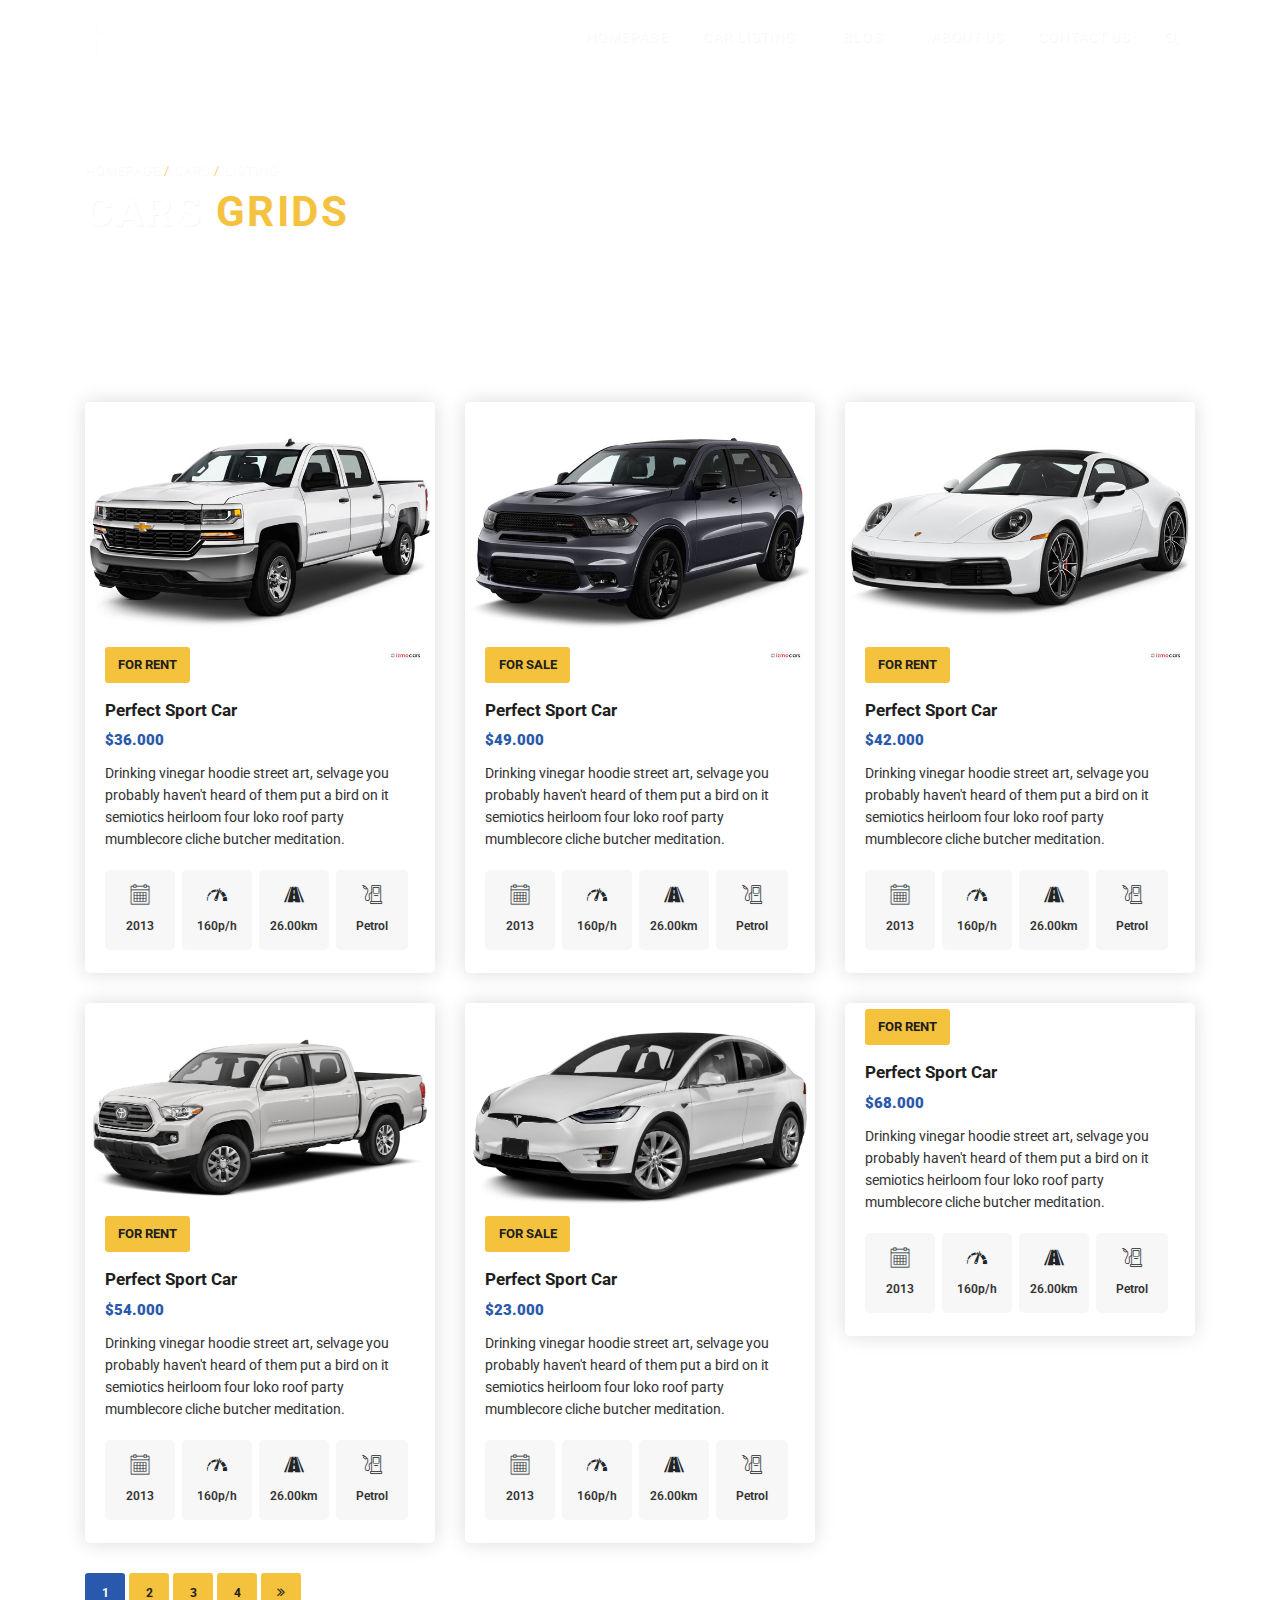
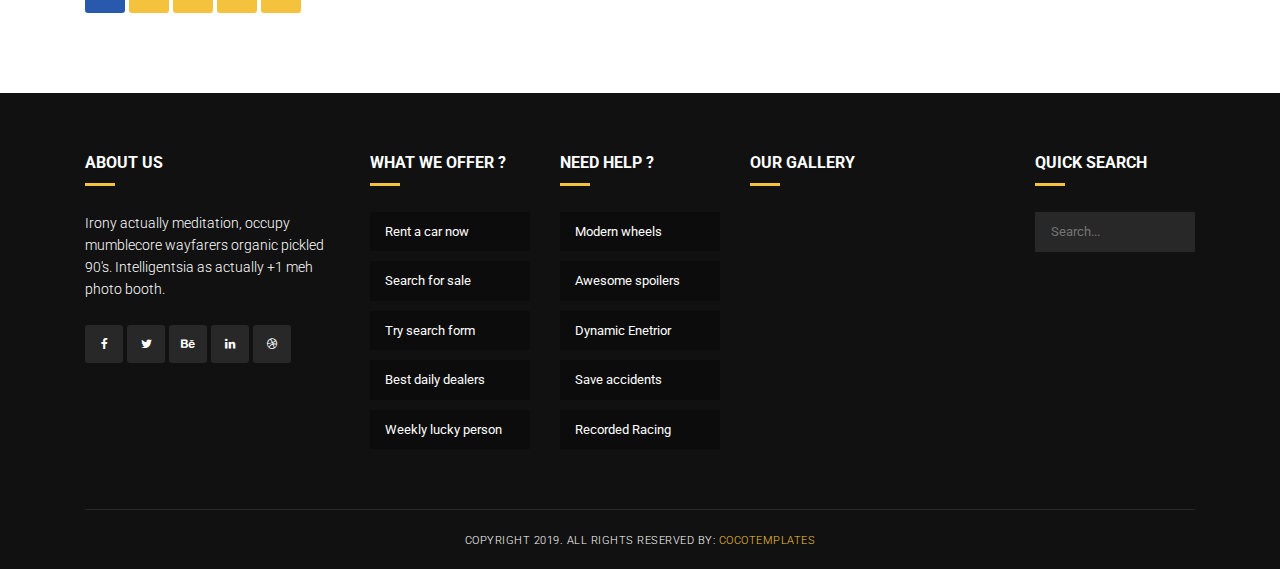
==== commit 9a0a9e8d: "update code changes" ====
--- a/index.html
+++ b/index.html
@@ -34,7 +34,9 @@
 
 </head>
 <body>
-	
+
+
+
 	<div class="preloader">
         <div class="preloader-bounce">
             <span></span>
@@ -42,15 +44,15 @@
             <span></span>
         </div>
     </div>
-	
+
 	<div id="search">
 	    <button type="button" class="close">×</button>
 	    <form>
 	        <input type="search" value="" placeholder="type keyword(s) here" />
-	        <button type="submit" class="primary-button">Search <i class="fa fa-search"></i></button>
+	        <button type="submit" class="primary-button"><a href="#">Search <i class="fa fa-search"></i></a></button>
 	    </form>
 	</div>
-	
+
 	<header class="site-header wow fadeIn" data-wow-duration="1s">
 		<div id="main-header" class="main-header">
 			<div class="container clearfix">
@@ -92,7 +94,7 @@
 					            	</ul>
 					         	</li>
 					         	<li><a href="single_post.html">Single Post</a></li>
-					      	</ul>		
+					      	</ul>
 					   </li>
 					   <li><a href='about_us.html'>About Us</a></li>
 					   <li><a href='contact_us.html'>Contact Us</a></li>
@@ -106,659 +108,192 @@
 	</header>
 
 
-	<div class="Modern-Slider">
-	  <!-- Slide 1 -->
-	  <div class="item">
-	    <div class="img-fill">
-	      <img src="http://placehold.it/1920x1080" alt="">
-	      <div class="info">
-	        <div >
-	        	<h5>ACROPOS HAS THE BEST CHOICE</h5>
-	          	<h3>Looking For Perffect <em>Car</em>?</h3>
-          		<h6 class="secondary-button">
-	          		<a href="#">Find Your Car <i class="fa fa-car"></i></a>
-	          	</h6>
-	        </div>
-	      </div>
-	    </div>
-	  </div>
-	  <!-- // Slide 1 -->
-	  <!-- Slide 2 -->
-	  <div class="item">
-	    <div class="img-fill">
-	      <img src="http://placehold.it/1920x1080" alt="">
-	      <div class="info">
-	        <div>
-	        	<h5>ACROPOS HAS THE BEST CHOICE</h5>
-	          	<h3>Looking For Perffect <em>Car</em>?</h3>
-	          	<h6 class="secondary-button">
-	          		<a href="#">Find Your Car <i class="fa fa-car"></i></a>
-	          	</h6>
-	        </div>
-	      </div>
-	    </div>
-	  </div>
-	  <!-- // Slide 2 -->
-	  <!-- Slide 3 -->
-	  <div class="item">
-	    <div class="img-fill">
-	      <img src="http://placehold.it/1920x1080" alt="">
-	      <div class="info">
-	        <div>
-	        	<h5>ACROPOS HAS THE BEST CHOICE</h5>
-	          	<h3>Looking For Perffect <em>Car</em>?</h3>
-	          	<h6 class="secondary-button">
-	          		<a href="#">Find Your Car <i class="fa fa-car"></i></a>
-	          	</h6>
-	        </div>
-	      </div>
-	    </div>
-	  </div>
-	  <!-- // Slide 3 -->
-	</div>
-
-
-	<section class="top-slider-features wow fadeIn" data-wow-duration="1.5s">
+	<div class="page-heading wow fadeIn" data-wow-duration="0.5s">
 		<div class="container">
 			<div class="row">
 				<div class="col-md-12">
-					<div class="slider-top-features">
-						<div id="owl-top-features" class="owl-carousel owl-theme">
-							<div class="item car-item">
-								<div class="thumb-content">
-									<a href="single_car.html"><img src="http://placehold.it/370x260" alt=""></a>
-								</div>
-								<div class="down-content">
-									<a href="single_car.html"><h4>Perfect Sport Car</h4></a>
-									<span>$36.000</span>
-								</div>
-							</div>
-							<div class="item car-item">
-								<div class="thumb-content">
-									<a href="single_car.html"><img src="http://placehold.it/370x260" alt=""></a>
-								</div>
-								<div class="down-content">
-									<a href="single_car.html"><h4>Perfect Sport Car</h4></a>
-									<span>$36.000</span>
-								</div>
-							</div>
-							<div class="item car-item">
-								<div class="thumb-content">
-									<a href="single_car.html"><img src="http://placehold.it/370x260" alt=""></a>
-								</div>
-								<div class="down-content">
-									<a href="single_car.html"><h4>Perfect Sport Car</h4></a>
-									<span>$36.000</span>
-								</div>
-							</div>
-							<div class="item car-item">
-								<div class="thumb-content">
-									<a href="single_car.html"><img src="http://placehold.it/370x260" alt=""></a>
-								</div>
-								<div class="down-content">
-									<a href="single_car.html"><h4>Perfect Sport Car</h4></a>
-									<span>$36.000</span>
-								</div>
-							</div>
-							<div class="item car-item">
-								<div class="thumb-content">
-									<a href="single_car.html"><img src="http://placehold.it/370x260" alt=""></a>
-								</div>
-								<div class="down-content">
-									<a href="single_car.html"><h4>Perfect Sport Car</h4></a>
-									<span>$36.000</span>
-								</div>
-							</div>
-							<div class="item car-item">
-								<div class="thumb-content">
-									<a href="single_car.html"><img src="http://placehold.it/370x260" alt=""></a>
-								</div>
-								<div class="down-content">
-									<a href="single_car.html"><h4>Perfect Sport Car</h4></a>
-									<span>$36.000</span>
-								</div>
-							</div>
-							<div class="item car-item">
-								<div class="thumb-content">
-									<a href="single_car.html"><img src="http://placehold.it/370x260" alt=""></a>
-								</div>
-								<div class="down-content">
-									<a href="single_car.html"><h4>Perfect Sport Car</h4></a>
-									<span>$36.000</span>
-								</div>
-							</div>
-							<div class="item car-item">
-								<div class="thumb-content">
-									<a href="single_car.html"><img src="http://placehold.it/370x260" alt=""></a>
-								</div>
-								<div class="down-content">
-									<a href="single_car.html"><h4>Perfect Sport Car</h4></a>
-									<span>$36.000</span>
-								</div>
+					<div class="heading-content-bg wow fadeIn" data-wow-delay="0.75s" data-wow-duration="1s">
+						<div class="row">
+							<div class="heading-content col-md-12">
+								<p><a href="index.html">Homepage</a> / <em> Cars</em> / <em> Listing</em></p>
+								<h2>Cars <em>Grids</em></h2>
 							</div>
 						</div>
 					</div>
 				</div>
 			</div>
 		</div>
-	</section>
-
-
-    <section>
-    	<div class="features-search-section">
-			<div class="container">
+	</div>
+
+	<div class="on-grids wow fadeIn" data-wow-delay="0.5s" data-wow-duration="1s">
+		<div class="container">
+			<div class="recent-car-content">
 				<div class="row">
-					<div class="col-md-8">
+					<div class="col-md-12">
 						<div class="row">
-							<div class="col-md-6">
-								<div class="service-item wow fadeIn" data-wow-duration="0.75s">
-									<i class="fa fa-car"></i>
-										<div class="text-content">
-										<h6>Sell &amp; Buy Cars</h6>
-										<p>Irony actually meditation, ocupy mumble core wayfarers organic pickled.</p>
-									</div>
-								</div>
-							</div>
-							<div class="col-md-6">
-								<div class="service-item wow fadeIn" data-wow-duration="0.75s">
-									<i class="fa fa-search"></i>
-										<div class="text-content">
-										<h6>Car Dealer Research</h6>
-										<p>Irony actually meditation, ocupy mumble core wayfarers organic pickled.</p>
-									</div>
-								</div>
-							</div>
-							<div class="col-md-6">
-								<div class="service-item wow fadeIn" data-wow-duration="0.75s">
-									<i class="fa fa-users"></i>
-										<div class="text-content">
-										<h6>Best Dealers</h6>
-										<p>Irony actually meditation, ocupy mumble core wayfarers organic pickled.</p>
-									</div>
-								</div>
-							</div>
-							<div class="col-md-6">
-								<div class="service-item wow fadeIn" data-wow-duration="0.75s">
-									<i class="fa fa-globe"></i>
-										<div class="text-content">
-										<h6>World Wide Known</h6>
-										<p>Irony actually meditation, ocupy mumble core wayfarers organic pickled.</p>
-									</div>
-								</div>
-							</div>
-						</div>
-					</div>
-					<div class="col-md-4">
-						<div class="search-content wow fadeIn" data-wow-duration="0.75s">
-							<div class="search-heading">
-								<div class="icon">
-									<i class="fa fa-search"></i>
-								</div>
-								<div class="text-content">
-									<h2>Quick Search</h2>
-									<span>We made a quick search just for you</span>
-								</div>
-							</div>
-							<div class="search-form">
-								<div class="row">
-		                            <div class="col-md-12">       
-		                                <div class="input-select">
-		                                    <select name="brand" id="brand">
-		                                        <option value="-1">Select Band</option>
-		                                          <option>Wolkswagen</option>
-		                                          <option>Audi</option>
-		                                          <option>Bmw</option>
-		                                          <option>Opel</option>
-		                                          <option>Citroen</option>
-		                                    </select>
-		                                </div>
-		                            </div>
-		                            <div class="col-md-12">       
-		                                <div class="input-select">
-		                                    <select name="mark" id="mark">
-		                                        <option value="-1">Select Mark</option>
-		                                          <option>Audi A3</option>
-		                                          <option>Audi A4</option>
-		                                          <option>Audi A5</option>
-		                                          <option>Audi A6</option>
-		                                          <option>Audi A7</option>
-		                                    </select>
-		                                </div>
-		                            </div>
-		                            <div class="col-md-6">       
-		                                <div class="input-select">
-		                                    <select name="min-price" id="min-price">
-		                                        <option value="-1">Min Price</option>
-		                                          <option>$500</option>
-		                                          <option>$1.000</option>
-		                                          <option>$1.500</option>
-		                                          <option>$2.000</option>
-		                                          <option>$2.500</option>
-		                                    </select>
-		                                </div>
-		                            </div>
-		                            <div class="col-md-6">       
-		                                <div class="input-select">
-		                                    <select name="max-price" id="max-price">
-		                                        <option value="-1">Max Price</option>
-		                                          <option>$5.000</option>
-		                                          <option>$7.500</option>
-		                                          <option>$10.000</option>
-		                                          <option>$15.500</option>
-		                                          <option>$20.000</option>
-		                                    </select>
-		                                </div>
-		                            </div>
-		                            <div class="col-md-12">
-		                            	<div class="secondary-button">
-		                            		<a href="#">Search <i class="fa fa-search"></i></a>
-		                            	</div>
-		                            </div>
-		                        </div>
-		                    </div>
+							<div class="col-md-4">
+								<div class="car-item">
+									<div class="thumb-content">
+										<div class="car-banner">
+											<a href="single_car.html">For Rent</a>
+										</div>
+										<div class="thumb-inner">
+											<a href="single_car.html"><img src="./assets/images/2017_chevrolet_silverado_1500_angularfront.jpg" alt=""></a>
+										</div>
+									</div>
+									<div class="down-content">
+										<a href="single_car.html"><h4>Perfect Sport Car</h4></a>
+										<span>$36.000</span>
+										<div class="line-dec"></div>
+										<p>Drinking vinegar hoodie street art, selvage you probably haven't heard of them put a bird on it semiotics heirloom four loko roof party mumblecore cliche butcher meditation.</p>
+										<ul class="car-info">
+											<li><div class="item"><i class="flaticon flaticon-calendar"></i><p>2013</p></div></li>
+											<li><div class="item"><i class="flaticon flaticon-speed"></i><p>160p/h</p></div></li>
+											<li><div class="item"><i class="flaticon flaticon-road"></i><p>26.00km</p></div></li>
+											<li><div class="item"><i class="flaticon flaticon-fuel"></i><p>Petrol</p></div></li>
+										</ul>
+									</div>
+								</div>
+							</div>
+							<div class="col-md-4">
+								<div class="car-item">
+									<div class="thumb-content">
+										<div class="car-banner">
+											<a href="single_car.html">For Sale</a>
+										</div>
+										<div class="thumb-inner">
+											<a href="single_car.html"><img src="./assets/images/2018_dodge_durango_angularfront.jpg" alt=""></a>
+										</div>
+									</div>
+									<div class="down-content">
+										<a href="single_car.html"><h4>Perfect Sport Car</h4></a>
+										<span>$49.000</span>
+										<div class="line-dec"></div>
+										<p>Drinking vinegar hoodie street art, selvage you probably haven't heard of them put a bird on it semiotics heirloom four loko roof party mumblecore cliche butcher meditation.</p>
+										<ul class="car-info">
+											<li><div class="item"><i class="flaticon flaticon-calendar"></i><p>2013</p></div></li>
+											<li><div class="item"><i class="flaticon flaticon-speed"></i><p>160p/h</p></div></li>
+											<li><div class="item"><i class="flaticon flaticon-road"></i><p>26.00km</p></div></li>
+											<li><div class="item"><i class="flaticon flaticon-fuel"></i><p>Petrol</p></div></li>
+										</ul>
+									</div>
+								</div>
+							</div>
+							<div class="col-md-4">
+								<div class="car-item">
+									<div class="thumb-content">
+										<div class="car-banner">
+											<a href="single_car.html">For Rent</a>
+										</div>
+										<div class="thumb-inner">
+											<a href="single_car.html"><img src="./assets/images/2021_porsche_911_0_angularfront.jpg" alt=""></a>
+										</div>
+									</div>
+									<div class="down-content">
+										<a href="single_car.html"><h4>Perfect Sport Car</h4></a>
+										<span>$42.000</span>
+										<div class="line-dec"></div>
+										<p>Drinking vinegar hoodie street art, selvage you probably haven't heard of them put a bird on it semiotics heirloom four loko roof party mumblecore cliche butcher meditation.</p>
+										<ul class="car-info">
+											<li><div class="item"><i class="flaticon flaticon-calendar"></i><p>2013</p></div></li>
+											<li><div class="item"><i class="flaticon flaticon-speed"></i><p>160p/h</p></div></li>
+											<li><div class="item"><i class="flaticon flaticon-road"></i><p>26.00km</p></div></li>
+											<li><div class="item"><i class="flaticon flaticon-fuel"></i><p>Petrol</p></div></li>
+										</ul>
+									</div>
+								</div>
+							</div>
+							<div class="col-md-4">
+								<div class="car-item">
+									<div class="thumb-content">
+										<div class="car-banner">
+											<a href="single_car.html">For Rent</a>
+										</div>
+										<div class="thumb-inner">
+											<a href="single_car.html"><img src="./assets/images/CAC80TOT095A021001.jpg" alt=""></a>
+										</div>
+									</div>
+									<div class="down-content">
+										<a href="single_car.html"><h4>Perfect Sport Car</h4></a>
+										<span>$54.000</span>
+										<div class="line-dec"></div>
+										<p>Drinking vinegar hoodie street art, selvage you probably haven't heard of them put a bird on it semiotics heirloom four loko roof party mumblecore cliche butcher meditation.</p>
+										<ul class="car-info">
+											<li><div class="item"><i class="flaticon flaticon-calendar"></i><p>2013</p></div></li>
+											<li><div class="item"><i class="flaticon flaticon-speed"></i><p>160p/h</p></div></li>
+											<li><div class="item"><i class="flaticon flaticon-road"></i><p>26.00km</p></div></li>
+											<li><div class="item"><i class="flaticon flaticon-fuel"></i><p>Petrol</p></div></li>
+										</ul>
+									</div>
+								</div>
+							</div>
+							<div class="col-md-4">
+								<div class="car-item">
+									<div class="thumb-content">
+										<div class="car-banner">
+											<a href="single_car.html">For Sale</a>
+										</div>
+										<div class="thumb-inner">
+											<a href="single_car.html"><img src="./assets/images/USC60TSS011C021001.jpg" alt=""></a>
+										</div>
+									</div>
+									<div class="down-content">
+										<a href="single_car.html"><h4>Perfect Sport Car</h4></a>
+										<span>$23.000</span>
+										<div class="line-dec"></div>
+										<p>Drinking vinegar hoodie street art, selvage you probably haven't heard of them put a bird on it semiotics heirloom four loko roof party mumblecore cliche butcher meditation.</p>
+										<ul class="car-info">
+											<li><div class="item"><i class="flaticon flaticon-calendar"></i><p>2013</p></div></li>
+											<li><div class="item"><i class="flaticon flaticon-speed"></i><p>160p/h</p></div></li>
+											<li><div class="item"><i class="flaticon flaticon-road"></i><p>26.00km</p></div></li>
+											<li><div class="item"><i class="flaticon flaticon-fuel"></i><p>Petrol</p></div></li>
+										</ul>
+									</div>
+								</div>
+							</div>
+							<div class="col-md-4">
+								<div class="car-item">
+									<div class="thumb-content">
+										<div class="car-banner">
+											<a href="single_car.html">For Rent</a>
+										</div>
+										<div class="thumb-inner">
+											<a href="single_car.html"><img src="http://placehold.it/370x260" alt=""></a>
+										</div>
+									</div>
+									<div class="down-content">
+										<a href="single_car.html"><h4>Perfect Sport Car</h4></a>
+										<span>$68.000</span>
+										<div class="line-dec"></div>
+										<p>Drinking vinegar hoodie street art, selvage you probably haven't heard of them put a bird on it semiotics heirloom four loko roof party mumblecore cliche butcher meditation.</p>
+										<ul class="car-info">
+											<li><div class="item"><i class="flaticon flaticon-calendar"></i><p>2013</p></div></li>
+											<li><div class="item"><i class="flaticon flaticon-speed"></i><p>160p/h</p></div></li>
+											<li><div class="item"><i class="flaticon flaticon-road"></i><p>26.00km</p></div></li>
+											<li><div class="item"><i class="flaticon flaticon-fuel"></i><p>Petrol</p></div></li>
+										</ul>
+									</div>
+								</div>
+							</div>
+							<div class="col-md-12">
+								<div class="page-numbers">
+									<div class="pagination-content">
+										<ul>
+											<li class="active"><a href="#">1</a></li>
+											<li><a href="#">2</a></li>
+											<li><a href="#">3</a></li>
+											<li><a href="#">4</a></li>
+											<li><a href="#"><i class="fa fa-angle-double-right"></i></a></li>
+										</ul>
+									</div>
+								</div>
+							</div>
 						</div>
 					</div>
 				</div>
 			</div>
 		</div>
-    </section>
-
-
-	<section>
-		<div class="call-to-action wow fadeIn" data-wow-duration="0.75s">
-			<div class="container">
-				<div class="call-to-action-content">
-					<div class="row">
-						<div class="col-md-12">
-							<p>Ramps meditation wayfarers copper mug four loko locavore <em>portland</em> leggings irony umami tumblr</p>
-							<div class="secondary-button">
-								<a href="#">Take Now <i class="fa fa-shopping-cart"></i></a>
-							</div>
-						</div>
-					</div>
-				</div>
-			</div>
-		</div>
-	</section>
-
-
-	<section>
-		<div class="recent-cars">
-			<div class="container">
-				<div class="recent-car-content">
-					<div class="row">
-						<div class="col-md-12">
-							<div class="section-heading">
-								<div class="icon">
-									<i class="fa fa-car"></i>
-								</div>
-								<div class="text-content">
-									<h2>Recent Cars</h2>
-									<span>Check our recent posts</span>
-								</div>
-							</div>
-						</div>
-					</div>
-					<div class="row">
-						<div class="col-md-4 col-sm-6">
-							<div class="car-item wow fadeIn" data-wow-duration="0.75s">
-								<div class="thumb-content">
-									<div class="car-banner">
-										<a href="single_car.html">For Rent</a>
-									</div>
-									<div class="thumb-inner">
-										<a href="single_car.html"><img src="http://placehold.it/370x260" alt=""></a>
-									</div>
-								</div>
-								<div class="down-content">
-									<a href="single_car.html"><h4>Perfect Sport Car</h4></a>
-									<span>$1.200</span>
-									<p>Leggings edison bulb hexagon, hashtag coloring book ethical echo park austin fam succulents.</p>
-									<ul class="car-info">
-										<li><div class="item"><i class="flaticon flaticon-calendar"></i><p>2018</p></div></li>
-										<li><div class="item"><i class="flaticon flaticon-speed"></i><p>160p/h</p></div></li>
-										<li><div class="item"><i class="flaticon flaticon-road"></i><p>26.00km</p></div></li>
-										<li><div class="item"><i class="flaticon flaticon-fuel"></i><p>Petrol</p></div></li>
-									</ul>
-								</div>
-							</div>
-						</div>
-						<div class="col-md-4 col-sm-6">
-							<div class="car-item wow fadeIn" data-wow-duration="0.75s">
-								<div class="thumb-content">
-									<div class="car-banner">
-										<a href="single_car.html">For Sale</a>
-									</div>
-									<div class="thumb-inner">
-										<a href="single_car.html"><img src="http://placehold.it/370x260" alt=""></a>
-									</div>
-								</div>
-								<div class="down-content">
-									<a href="single_car.html"><h4>Perfect Sport Car</h4></a>
-									<span>$49.950</span>
-									<p>Leggings edison bulb hexagon, hashtag coloring book ethical echo park austin fam succulents.</p>
-									<ul class="car-info">
-										<li><div class="item"><i class="flaticon flaticon-calendar"></i><p>2018</p></div></li>
-										<li><div class="item"><i class="flaticon flaticon-speed"></i><p>160p/h</p></div></li>
-										<li><div class="item"><i class="flaticon flaticon-road"></i><p>26.00km</p></div></li>
-										<li><div class="item"><i class="flaticon flaticon-fuel"></i><p>Petrol</p></div></li>
-									</ul>
-								</div>
-							</div>
-						</div>
-						<div class="col-md-4 col-sm-6">
-							<div class="car-item wow fadeIn" data-wow-duration="0.75s">
-								<div class="thumb-content">
-									<div class="car-banner">
-										<a href="single_car.html">For Rent</a>
-									</div>
-									<div class="thumb-inner">
-										<a href="single_car.html"><img src="http://placehold.it/370x260" alt=""></a>
-									</div>
-								</div>
-								<div class="down-content">
-									<a href="single_car.html"><h4>Perfect Sport Car</h4></a>
-									<span>$1.500</span>
-									<p>Leggings edison bulb hexagon, hashtag coloring book ethical echo park austin fam succulents.</p>
-									<ul class="car-info">
-										<li><div class="item"><i class="flaticon flaticon-calendar"></i><p>2018</p></div></li>
-										<li><div class="item"><i class="flaticon flaticon-speed"></i><p>160p/h</p></div></li>
-										<li><div class="item"><i class="flaticon flaticon-road"></i><p>26.00km</p></div></li>
-										<li><div class="item"><i class="flaticon flaticon-fuel"></i><p>Petrol</p></div></li>
-									</ul>
-								</div>
-							</div>
-						</div>
-						<div class="col-md-4 col-sm-6">
-							<div class="car-item wow fadeIn" data-wow-duration="0.75s">
-								<div class="thumb-content">
-									<div class="car-banner">
-										<a href="single_car.html">For Rent</a>
-									</div>
-									<div class="thumb-inner">
-										<a href="single_car.html"><img src="http://placehold.it/370x260" alt=""></a>
-									</div>
-								</div>
-								<div class="down-content">
-									<a href="single_car.html"><h4>Perfect Sport Car</h4></a>
-									<span>$1.550</span>
-									<p>Leggings edison bulb hexagon, hashtag coloring book ethical echo park austin fam succulents.</p>
-									<ul class="car-info">
-										<li><div class="item"><i class="flaticon flaticon-calendar"></i><p>2018</p></div></li>
-										<li><div class="item"><i class="flaticon flaticon-speed"></i><p>160p/h</p></div></li>
-										<li><div class="item"><i class="flaticon flaticon-road"></i><p>26.00km</p></div></li>
-										<li><div class="item"><i class="flaticon flaticon-fuel"></i><p>Petrol</p></div></li>
-									</ul>
-								</div>
-							</div>
-						</div>
-						<div class="col-md-4 col-sm-6">
-							<div class="car-item wow fadeIn" data-wow-duration="0.75s">
-								<div class="thumb-content">
-									<div class="car-banner">
-										<a href="single_car.html">For Sale</a>
-									</div>
-									<div class="thumb-inner">
-										<a href="single_car.html"><img src="http://placehold.it/370x260" alt=""></a>
-									</div>
-								</div>
-								<div class="down-content">
-									<a href="single_car.html"><h4>Perfect Sport Car</h4></a>
-									<span>$30.000</span>
-									<p>Leggings edison bulb hexagon, hashtag coloring book ethical echo park austin fam succulents.</p>
-									<ul class="car-info">
-										<li><div class="item"><i class="flaticon flaticon-calendar"></i><p>2018</p></div></li>
-										<li><div class="item"><i class="flaticon flaticon-speed"></i><p>160p/h</p></div></li>
-										<li><div class="item"><i class="flaticon flaticon-road"></i><p>26.00km</p></div></li>
-										<li><div class="item"><i class="flaticon flaticon-fuel"></i><p>Petrol</p></div></li>
-									</ul>
-								</div>
-							</div>
-						</div>
-						<div class="col-md-4 col-sm-6">
-							<div class="car-item wow fadeIn" data-wow-duration="0.75s">
-								<div class="thumb-content">
-									<div class="car-banner">
-										<a href="single_car.html">For Rent</a>
-									</div>
-									<div class="thumb-inner">
-										<a href="single_car.html"><img src="http://placehold.it/370x260" alt=""></a>
-									</div>
-								</div>
-								<div class="down-content">
-									<a href="single_car.html"><h4>Perfect Sport Car</h4></a>
-									<span>$1.500</span>
-									<p>Leggings edison bulb hexagon, hashtag coloring book ethical echo park austin fam succulents.</p>
-									<ul class="car-info">
-										<li><div class="item"><i class="flaticon flaticon-calendar"></i><p>2018</p></div></li>
-										<li><div class="item"><i class="flaticon flaticon-speed"></i><p>160p/h</p></div></li>
-										<li><div class="item"><i class="flaticon flaticon-road"></i><p>26.00km</p></div></li>
-										<li><div class="item"><i class="flaticon flaticon-fuel"></i><p>Petrol</p></div></li>
-									</ul>
-								</div>
-							</div>
-						</div>
-					</div>
-				</div>
-			</div>
-		</div>
-	</section>
-
-
-	<section>
-		<div class="testimonials">
-			<div class="container">						 
-				<div id="owl-testimonials" class="owl-carousel owl-theme">
-				 	<div class="item wow fadeIn" data-wow-duration="0.75s">
-				 		<ul class="star-rating">
-				 			<li><i class="fa fa-star"></i></li>
-				 			<li><i class="fa fa-star"></i></li>
-				 			<li><i class="fa fa-star"></i></li>
-				 			<li><i class="fa fa-star"></i></li>
-				 			<li><i class="fa fa-star"></i></li>
-				 		</ul>
-				 		<div class="line-dec"></div>
-				  		<p><em>"</em> Integer sed ornare lacus, at convallis velit. Curabitur hendrerit congue convallis. Nunc vel tellus ut metus tincidunt facilisis sit amet et dolor <em>"</em></p>
-				  		<div class="author-rate">
-				  			<img src="http://placehold.it/100x100" alt="">
-				  			<h4>Antonio Andreas</h4>
-				  			<div class="line-dec2"></div>
-				  			<span>Car Dealer</span>
-				  		</div>
-				  	</div>
-				  	<div class="item wow fadeIn" data-wow-duration="0.75s">
-				 		<ul class="star-rating">
-				 			<li><i class="fa fa-star"></i></li>
-				 			<li><i class="fa fa-star"></i></li>
-				 			<li><i class="fa fa-star"></i></li>
-				 			<li><i class="fa fa-star"></i></li>
-				 			<li><i class="fa fa-star"></i></li>
-				 		</ul>
-				 		<div class="line-dec"></div>
-				  		<p><em>"</em> Integer sed ornare lacus, at convallis velit. Curabitur hendrerit congue convallis. Nunc vel tellus ut metus tincidunt facilisis sit amet et dolor <em>"</em></p>
-				  		<div class="author-rate">
-				  			<img src="http://placehold.it/100x100" alt="">
-				  			<h4>John Robertson</h4>
-				  			<div class="line-dec2"></div>
-				  			<span>Sale Agent</span>
-				  		</div>
-				  	</div>
-				  	<div class="item wow fadeIn" data-wow-duration="0.75s">
-				 		<ul class="star-rating">
-				 			<li><i class="fa fa-star"></i></li>
-				 			<li><i class="fa fa-star"></i></li>
-				 			<li><i class="fa fa-star"></i></li>
-				 			<li><i class="fa fa-star"></i></li>
-				 			<li><i class="fa fa-star"></i></li>
-				 		</ul>
-				 		<div class="line-dec"></div>
-				  		<p><em>"</em> Integer sed ornare lacus, at convallis velit. Curabitur hendrerit congue convallis. Nunc vel tellus ut metus tincidunt facilisis sit amet et dolor <em>"</em></p>
-				  		<div class="author-rate">
-				  			<img src="http://placehold.it/100x100" alt="">
-				  			<h4>Matias Lucas</h4>
-				  			<div class="line-dec2"></div>
-				  			<span>Mechanic</span>
-				  		</div>
-				  	</div>
-				  	<div class="item wow fadeIn" data-wow-duration="0.75s">
-				 		<ul class="star-rating">
-				 			<li><i class="fa fa-star"></i></li>
-				 			<li><i class="fa fa-star"></i></li>
-				 			<li><i class="fa fa-star"></i></li>
-				 			<li><i class="fa fa-star"></i></li>
-				 			<li><i class="fa fa-star"></i></li>
-				 		</ul>
-				 		<div class="line-dec"></div>
-				  		<p><em>"</em> Integer sed ornare lacus, at convallis velit. Curabitur hendrerit congue convallis. Nunc vel tellus ut metus tincidunt facilisis sit amet et dolor <em>"</em></p>
-				  		<div class="author-rate">
-				  			<img src="http://placehold.it/100x100" alt="">
-				  			<h4>Antonio Andreas</h4>
-				  			<div class="line-dec2"></div>
-				  			<span>Car Dealer</span>
-				  		</div>
-				  	</div>
-				  	<div class="item wow fadeIn" data-wow-duration="0.75s">
-				 		<ul class="star-rating">
-				 			<li><i class="fa fa-star"></i></li>
-				 			<li><i class="fa fa-star"></i></li>
-				 			<li><i class="fa fa-star"></i></li>
-				 			<li><i class="fa fa-star"></i></li>
-				 			<li><i class="fa fa-star"></i></li>
-				 		</ul>
-				 		<div class="line-dec"></div>
-				  		<p><em>"</em> Integer sed ornare lacus, at convallis velit. Curabitur hendrerit congue convallis. Nunc vel tellus ut metus tincidunt facilisis sit amet et dolor <em>"</em></p>
-				  		<div class="author-rate">
-				  			<img src="http://placehold.it/100x100" alt="">
-				  			<h4>John Robertson</h4>
-				  			<div class="line-dec2"></div>
-				  			<span>Sale Agent</span>
-				  		</div>
-				  	</div>
-				  	<div class="item wow fadeIn" data-wow-duration="0.75s">
-				 		<ul class="star-rating">
-				 			<li><i class="fa fa-star"></i></li>
-				 			<li><i class="fa fa-star"></i></li>
-				 			<li><i class="fa fa-star"></i></li>
-				 			<li><i class="fa fa-star"></i></li>
-				 			<li><i class="fa fa-star"></i></li>
-				 		</ul>
-				 		<div class="line-dec"></div>
-				  		<p><em>"</em> Integer sed ornare lacus, at convallis velit. Curabitur hendrerit congue convallis. Nunc vel tellus ut metus tincidunt facilisis sit amet et dolor <em>"</em></p>
-				  		<div class="author-rate">
-				  			<img src="http://placehold.it/100x100" alt="">
-				  			<h4>Matias Lucas</h4>
-				  			<div class="line-dec2"></div>
-				  			<span>Mechanic</span>
-				  		</div>
-				  	</div>
-				  	<div class="item wow fadeIn" data-wow-duration="0.75s">
-				 		<ul class="star-rating">
-				 			<li><i class="fa fa-star"></i></li>
-				 			<li><i class="fa fa-star"></i></li>
-				 			<li><i class="fa fa-star"></i></li>
-				 			<li><i class="fa fa-star"></i></li>
-				 			<li><i class="fa fa-star"></i></li>
-				 		</ul>
-				 		<div class="line-dec"></div>
-				  		<p><em>"</em> Integer sed ornare lacus, at convallis velit. Curabitur hendrerit congue convallis. Nunc vel tellus ut metus tincidunt facilisis sit amet et dolor <em>"</em></p>
-				  		<div class="author-rate">
-				  			<img src="http://placehold.it/100x100" alt="">
-				  			<h4>Antonio Andreas</h4>
-				  			<div class="line-dec2"></div>
-				  			<span>Car Dealer</span>
-				  		</div>
-				  	</div>
-				</div>
-			</div>
-		</div>
-	</section>
-
-
-	<section>
-		<div class="latest-news">
-			<div class="container">
-				<div class="latest-news-content">
-					<div class="row">
-						<div class="col-md-12">
-							<div class="section-heading">
-								<div class="icon">
-									<i class="fa fa-file"></i>
-								</div>
-								<div class="text-content">
-									<h2>Latest News</h2>
-									<span>Here are our latest posts</span>
-								</div>
-							</div>
-						</div>
-					</div>
-				</div>
-			</div>
-			<div class="container">
-				<div class="row">
-					<div class="col-md-4">
-						<div class="item wow fadeIn" data-wow-duration="0.75s">
-					 		<div class="thumb-content">
-								<div class="date-post">
-									<a href="single-post.html">14 January</a>
-								</div>
-								<div class="thumb-inner">
-									<a href="single-post.html"><img src="http://placehold.it/370x260" alt=""></a>
-								</div>
-							</div>
-							<div class="down-content">
-								<a href="single_car.html"><h4>Pabst Gastropub Synth Edge</h4></a>
-								<span>Posted by: <em>Admin</em></span>
-								<p>Next level Pinterest farm-to-table selvage gentrify street raw denim helvetica street art pork.</p>	
-								<div class="text-button">
-									<a href="single-post.html">Continue Reading <i class="fa fa-arrow-right"></i></a>
-								</div>							
-							</div>
-					  	</div>
-					</div>
-					<div class="col-md-4">
-						<div class="item wow fadeIn" data-wow-duration="0.75s">
-					 		<div class="thumb-content">
-								<div class="date-post">
-									<a href="single-post.html">12 January</a>
-								</div>
-								<div class="thumb-inner">
-									<a href="single-post.html"><img src="http://placehold.it/370x260" alt=""></a>
-								</div>
-							</div>
-							<div class="down-content">
-								<a href="single_car.html"><h4>Hammock Echo Park Braid</h4></a>
-								<span>Posted by: <em>Admin</em></span>
-								<p>Next level Pinterest farm-to-table selvage gentrify street raw denim helvetica street art pork.</p>
-								<div class="text-button">
-									<a href="single-post.html">Continue Reading <i class="fa fa-arrow-right"></i></a>
-								</div>								
-							</div>
-					  	</div>
-					</div>
-					<div class="col-md-4">
-						<div class="item wow fadeIn" data-wow-duration="0.75s">
-					 		<div class="thumb-content">
-								<div class="date-post">
-									<a href="single-post.html">9 January</a>
-								</div>
-								<div class="thumb-inner">
-									<a href="single-post.html"><img src="http://placehold.it/370x260" alt=""></a>
-								</div>
-							</div>
-							<div class="down-content">
-								<a href="single_car.html"><h4>Waistcoat Wayfarers Selfies</h4></a>
-								<span>Posted by: <em>Admin</em></span>
-								<p>Next level Pinterest farm-to-table selvage gentrify street raw denim helvetica street art pork.</p>
-								<div class="text-button">
-									<a href="single-post.html">Continue Reading <i class="fa fa-arrow-right"></i></a>
-								</div>								
-							</div>
-					  	</div>
-					</div>
-				</div>
-			</div>
-		</div>
-	</section>
+	</div>
 
 
 	<footer>
@@ -838,7 +373,7 @@
 			</div>
 		</div>
 	</footer>
-	
+
 
 	<script src="assets/js/jquery-1.11.0.min.js"></script>
 
@@ -861,4 +396,4 @@
     <script src="assets/js/custom.js"></script>
 
 </body>
-</html>+</html>
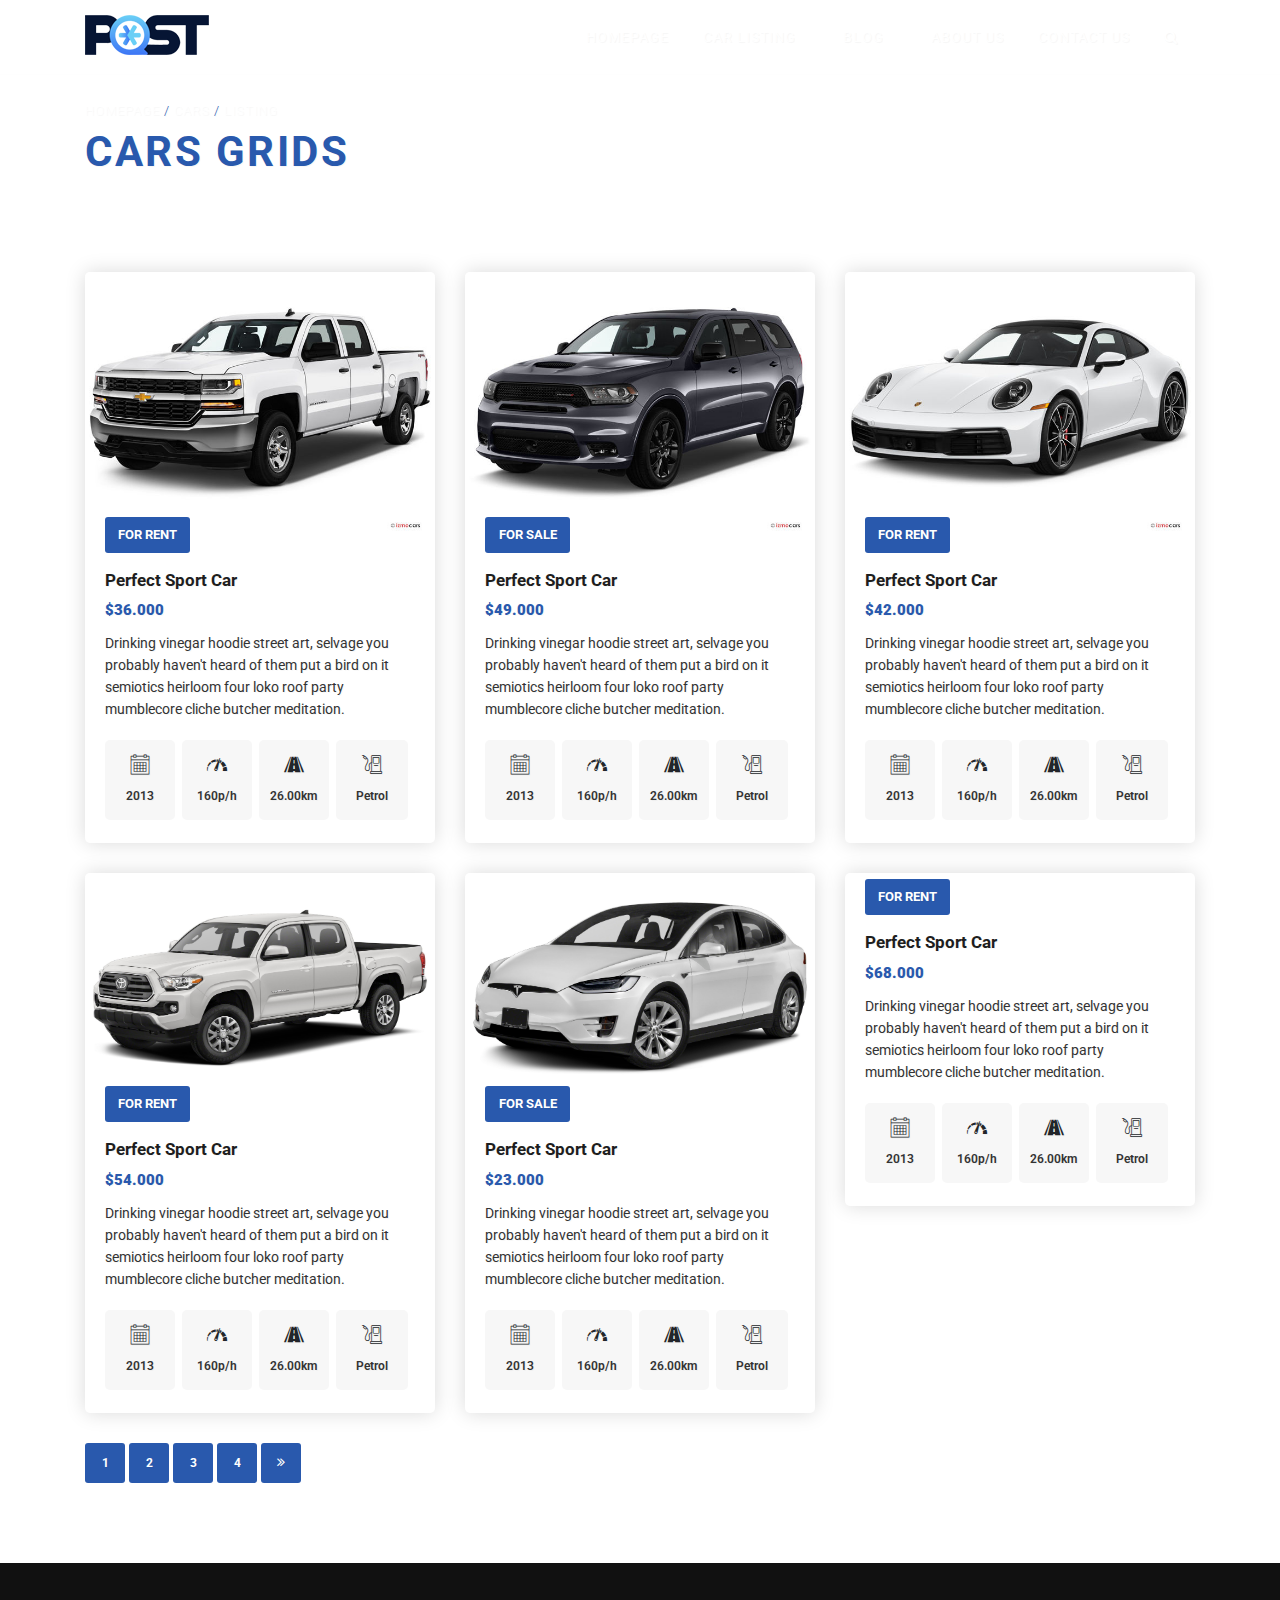
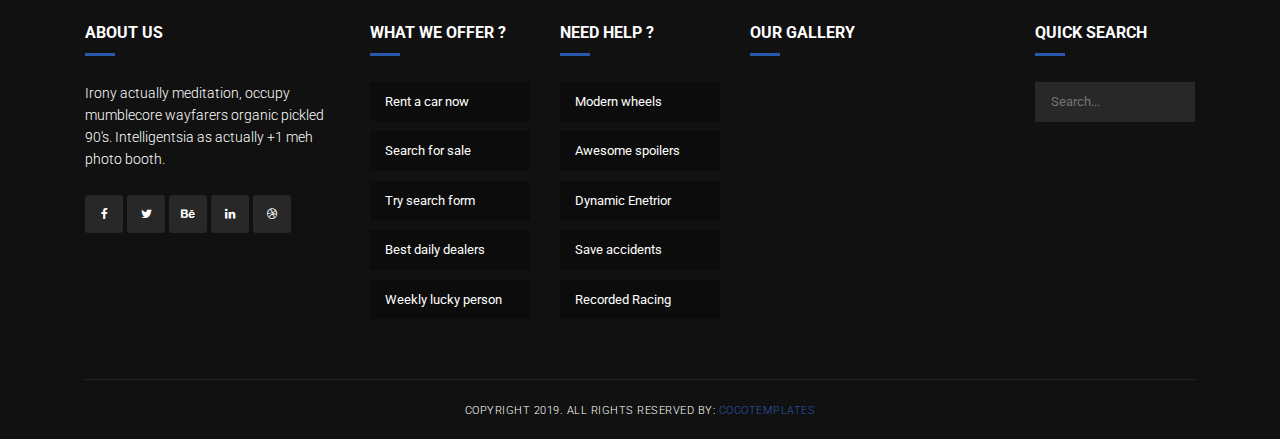
==== commit a43a9e6d: "update code" ====
--- a/index.html
+++ b/index.html
@@ -116,7 +116,7 @@
 						<div class="row">
 							<div class="heading-content col-md-12">
 								<p><a href="index.html">Homepage</a> / <em> Cars</em> / <em> Listing</em></p>
-								<h2>Cars <em>Grids</em></h2>
+								<h2> <em>Cars Grids</em></h2>
 							</div>
 						</div>
 					</div>
--- a/assets/css/main.css
+++ b/assets/css/main.css
@@ -4,7 +4,7 @@
 Project:    Acropos - Car Dealer HTML Template
 Version:    1.1
 Last change:    25/Jan/2019
-Primary use:    Car Dealer 
+Primary use:    Car Dealer
 -------------------------------------------------------------------*/
 
 
@@ -12,8 +12,8 @@
 [Table of contents]
 
 01. Main & Elements
-    02. Header 
-    03. Content 
+    02. Header
+    03. Content
         03.01. Slider (Banner)
         03.02. Car Items
         03.03. Blog Items
@@ -66,8 +66,8 @@
 }
 
 .primary-button a:hover {
-    color: #1e1e1e;
-    background-color: #f4c23d
+    color: #fff;
+    background-color: #2959ad
 }
 
 #search button {
@@ -94,13 +94,13 @@
 }
 
 #search button:hover {
-    color: #1e1e1e;
-    background-color: #f4c23d!important
+    color: #fff;
+    background-color: #2959ad!important
 }
 
 .secondary-button a {
     display: inline-block;
-    background: #f4c23d;
+    background: #2959ad;
     padding: 10px 20px;
     text-align: center;
     letter-spacing: 0.5px;
@@ -108,7 +108,7 @@
     font-weight: 600;
     border-radius: 5px;
     text-transform: uppercase;
-    color: #1e1e1e;
+    color: #fff;
     -webkit-transition: all 0.3s;
     -o-transition: all 0.3s;
     transition: all 0.3s
@@ -120,7 +120,7 @@
 }
 
 .secondary-button a:hover {
-    color: #1e1e1e;
+    color: #fff;
     background-color: #fff
 }
 
@@ -131,7 +131,7 @@
     font-size: 14px;
     font-weight: 600;
     text-transform: capitalize;
-    color: #1e1e1e;
+    color: #fff;
     -webkit-transition: all 0.3s;
     -o-transition: all 0.3s;
     transition: all 0.3s
@@ -222,8 +222,8 @@
     position: fixed;
     top: 15px;
     right: 15px;
-    color: #1e1e1e;
-    background-color: #f4c23d;
+    color: #fff;
+    background-color: #2959ad;
     border-color: transparent;
     opacity: 1;
     padding: 10px 17px;
@@ -266,13 +266,13 @@
 .preloader-bounce>span:nth-child(2) {
     -webkit-animation-delay: 0.2s;
     animation-delay: 0.2s;
-    background: #1e1e1e
+    background: #fff
 }
 
 .preloader-bounce>span:nth-child(3) {
     -webkit-animation-delay: 0.3s;
     animation-delay: 0.3s;
-    background: #f4c23d
+    background: #2959ad
 }
 
 @-webkit-keyframes bounce {
@@ -312,7 +312,7 @@
 }
 
 .pagination-content ul li a {
-    color: #1e1e1e;
+    color: #fff;
     font-size: 12px;
     font-weight: 700;
     width: 40px;
@@ -321,7 +321,7 @@
     text-align: center;
     line-height: 40px;
     border-radius: 3px;
-    background-color: #f4c23d;
+    background-color: #2959ad;
     -webkit-transition: all 0.3s;
     -o-transition: all 0.3s;
     transition: all 0.3s
@@ -347,7 +347,7 @@
     background-size: cover;
     background-repeat: no-repeat;
     width: 100%;
-    padding: 160px 0px 80px 0px;
+    padding: 100px 0px 10px 0px;
     margin-bottom: 80px
 }
 
@@ -375,7 +375,7 @@
 
 .page-heading .heading-content-bg .heading-content h2 em {
     font-style: normal;
-    color: #f4c23d
+    color: #2959ad
 }
 
 .page-heading .heading-content-bg .heading-content p {
@@ -384,7 +384,7 @@
     letter-spacing: 1px;
     font-weight: 300;
     text-transform: uppercase;
-    color: #f4c23d
+    color: #2959ad
 }
 
 .page-heading .heading-content-bg .heading-content p a {
@@ -395,7 +395,7 @@
 }
 
 .page-heading .heading-content-bg .heading-content p a:hover {
-    color: #f4c23d
+    color: #2959ad
 }
 
 .page-heading .heading-content-bg .heading-content p em {
@@ -409,8 +409,8 @@
 }
 
 .section-heading .icon i {
-    color: #1e1e1e;
-    background-color: #f4c23d;
+    color: #fff;
+    background-color: #2959ad;
     border-radius: 50%;
     font-size: 18px;
     width: 44px;
@@ -439,7 +439,7 @@
     margin-top: 0px;
     margin-bottom: 0px;
     font-size: 20px;
-    color: #1e1e1e;
+    color: #fff;
     font-weight: 700;
     text-transform: uppercase
 }
@@ -462,20 +462,20 @@
     margin-top: 0px;
     margin-bottom: 5px;
     font-size: 20px;
-    color: #1e1e1e;
+    color: #fff;
     font-weight: 700;
     text-transform: uppercase
 }
 
 .sep-section-heading h2 em {
     font-style: normal;
-    color: #f4c23d
+    color: #2959ad
 }
 
 .sep-section-heading h2:after {
     width: 30px;
     height: 3px;
-    background-color: #1e1e1e;
+    background-color: #fff;
     left: 0;
     top: 35px;
     position: absolute;
@@ -503,7 +503,7 @@
 }
 
 .scrolled-header #cssmenu>ul>li>a {
-    color: #1e1e1e!important
+    color: #fff!important
 }
 
 .scrolled-header #cssmenu>ul>li:hover>a {
@@ -511,11 +511,11 @@
 }
 
 .scrolled-header #cssmenu>ul>li.has-sub>a:after {
-    background: #1e1e1e!important
+    background: #fff!important
 }
 
 .scrolled-header #cssmenu>ul>li.has-sub>a:before {
-    background: #1e1e1e!important
+    background: #fff!important
 }
 
 .scrolled-header #cssmenu ul ul li:hover>a,
@@ -617,7 +617,7 @@
 }
 
 .site-header #cssmenu>ul>li:hover>a {
-    color: #f4c23d
+    color: #2959ad
 }
 
 .site-header #cssmenu>ul>li.has-sub>a {
@@ -722,7 +722,7 @@
 
 .site-header #cssmenu ul ul li:hover>a,
 .site-header #cssmenu ul ul li a:hover {
-    color: #f4c23d
+    color: #2959ad
 }
 
 .site-header #cssmenu ul ul li.has-sub>a:after {
@@ -769,7 +769,7 @@
 
 @media (max-width:767px) {
     .site-header {
-        background-color: #f4c23d;
+        background-color: #2959ad;
         -webkit-box-shadow: 0px 0px 20px rgba(0, 0, 0, 0.15);
         box-shadow: 0px 0px 20px rgba(0, 0, 0, 0.15)
     }
@@ -778,7 +778,7 @@
 @media (max-width:767px) {
     .site-header #cssmenu>ul>li>a {
         padding: 16px 15px;
-        color: #1e1e1e
+        color: #fff
     }
 }
 
@@ -875,8 +875,8 @@
         content: '\f0c9';
         font-family: 'FontAwesome';
         float: right;
-        color: #1e1e1e;
-        background-color: #f4c23d;
+        color: #fff;
+        background-color: #2959ad;
         display: inline-block;
         width: 46px;
         height: 46px;
@@ -1031,7 +1031,7 @@
     }
 
     .Modern-Slider .NextArrow:hover {
-        background: #f4c23d
+        background: #2959ad
     }
 
     .Modern-Slider .NextArrow:before {
@@ -1059,7 +1059,7 @@
     }
 
     .Modern-Slider .PrevArrow:hover {
-        background: #f4c23d
+        background: #2959ad
     }
 
     .Modern-Slider .PrevArrow:before {
@@ -1086,7 +1086,7 @@
         float: left;
         width: 0px;
         height: 5px;
-        background: #f4c23d;
+        background: #2959ad;
         position: absolute;
         left: 0px;
         bottom: 0px
@@ -1111,7 +1111,7 @@
     }
 
     .Modern-Slider .item h3 em {
-        color: #f4c23d;
+        color: #2959ad;
         font-style: normal
     }
 
@@ -1310,7 +1310,7 @@
     /* 03.01. Banner Ends */
 
     /* 03.02. Car Items Starts */
-    
+
     section.top-slider-features .slider-top-features {
         position: relative;
         background-color: #fff;
@@ -1361,7 +1361,7 @@
         margin-bottom: 5px;
         font-size: 17px;
         font-weight: 700;
-        color: #1e1e1e
+        color: #fff
     }
 
     section.top-slider-features .slider-top-features .car-item .down-content span {
@@ -1405,8 +1405,8 @@
     }
 
     section.top-slider-features .slider-top-features .owl-nav .owl-next span:hover {
-        background-color: #f4c23d;
-        color: #1e1e1e
+        background-color: #2959ad;
+        color: #fff
     }
 
     section.top-slider-features .slider-top-features .owl-nav .owl-prev {
@@ -1431,8 +1431,8 @@
     }
 
     section.top-slider-features .slider-top-features .owl-nav .owl-prev span:hover {
-        background-color: #f4c23d;
-        color: #1e1e1e
+        background-color: #2959ad;
+        color: #fff
     }
 
     section.top-slider-features .slider-top-features .owl-dots {
@@ -1472,9 +1472,9 @@
 
     .on-grids .car-item .thumb-content .car-banner a,
     .recent-cars .car-item .thumb-content .car-banner a {
-        background-color: #f4c23d;
+        background-color: #2959ad ;
         border-radius: 3px;
-        color: #1e1e1e;
+        color: #ffffff;
         font-size: 13px;
         font-weight: 700;
         text-transform: uppercase;
@@ -1566,17 +1566,17 @@
 
     .on-grids .car-item .down-content ul li .item:hover,
     .recent-cars .car-item .down-content ul li .item:hover {
-        background-color: #f4c23d
+        background-color: #2959ad
     }
 
     .on-grids .car-item .down-content ul li .item:hover i,
     .recent-cars .car-item .down-content ul li .item:hover i {
-        color: #1e1e1e
+        color: #fff
     }
 
     .on-grids .car-item .down-content ul li .item:hover p,
     .recent-cars .car-item .down-content ul li .item:hover p {
-        color: #1e1e1e
+        color: #fff
     }
 
     .on-grids .car-item .down-content ul li .item i,
@@ -1618,9 +1618,9 @@
     }
 
     .on-listing .car-item .thumb-content .car-banner a {
-        background-color: #f4c23d;
+        background-color: #2959ad;
         border-radius: 3px;
-        color: #1e1e1e;
+        color: #fff;
         font-size: 13px;
         font-weight: 700;
         text-transform: uppercase;
@@ -1667,7 +1667,7 @@
         margin-top: 0px;
         font-size: 17px;
         font-weight: 700;
-        color: #1e1e1e
+        color: #fff
     }
 
     .on-listing .car-item .down-content span {
@@ -1716,15 +1716,15 @@
     }
 
     .on-listing .car-item .down-content ul li .item:hover {
-        background-color: #f4c23d
+        background-color: #2959ad
     }
 
     .on-listing .car-item .down-content ul li .item:hover i {
-        color: #1e1e1e
+        color: #fff
     }
 
     .on-listing .car-item .down-content ul li .item:hover p {
-        color: #1e1e1e
+        color: #fff
     }
 
     .on-listing .car-item .down-content ul li .item i {
@@ -1757,6 +1757,9 @@
     .single-car .car-details {
         text-align: left
     }
+    /* .page-heading{
+        display: none;
+    } */
 
     .single-car .car-details h4 {
         color: #1e1e1e;
@@ -1805,8 +1808,8 @@
         text-align: center;
         line-height: 40px;
         border-radius: 3px;
-        background-color: #f4c23d;
-        color: #1e1e1e
+        background-color: #2959ad;
+        color: #fff
     }
 
     .single-car .car-details ul.car-info li p {
@@ -1866,20 +1869,20 @@
     .more-details .item .contact-info i {
         width: 40px;
         height: 40px;
-        background-color: #f4c23d;
+        background-color: #2959ad;
         text-align: center;
         line-height: 40px;
         border-radius: 3px;
         display: inline-block;
         font-size: 14px;
-        color: #1e1e1e;
+        color: #fff;
         margin-right: 15px
     }
 
     .more-details .item .contact-info span {
         font-size: 13px;
         font-weight: 400;
-        color: #1e1e1e
+        color: #fff
     }
 
     @media (max-width:991px) {
@@ -1940,9 +1943,9 @@
     }
 
     .similar-car .car-item .thumb-content .car-banner a {
-        background-color: #f4c23d;
+        background-color: #2959ad;
         border-radius: 3px;
-        color: #1e1e1e;
+        color: #fff;
         font-size: 13px;
         font-weight: 700;
         text-transform: uppercase;
@@ -2017,15 +2020,15 @@
     }
 
     .similar-car .car-item .down-content ul li .item:hover {
-        background-color: #f4c23d
+        background-color: #2959ad
     }
 
     .similar-car .car-item .down-content ul li .item:hover i {
-        color: #1e1e1e
+        color: #fff
     }
 
     .similar-car .car-item .down-content ul li .item:hover p {
-        color: #1e1e1e
+        color: #fff
     }
 
     .similar-car .car-item .down-content ul li .item i {
@@ -2086,9 +2089,9 @@
     }
 
     .latest-news .item .thumb-content .date-post a {
-        background-color: #f4c23d;
+        background-color: #2959ad;
         border-radius: 3px;
-        color: #1e1e1e;
+        color: #fff;
         font-size: 13px;
         font-weight: 700;
         text-transform: uppercase;
@@ -2123,7 +2126,7 @@
         margin-top: 15px;
         font-size: 17px;
         font-weight: 700;
-        color: #1e1e1e
+        color: #fff
     }
 
     .latest-news .item .down-content span {
@@ -2164,9 +2167,9 @@
     }
 
     .blog-page .blog-grid-post .item .thumb-content .date-post a {
-        background-color: #f4c23d;
+        background-color: #2959ad;
         border-radius: 3px;
-        color: #1e1e1e;
+        color: #fff;
         font-size: 13px;
         font-weight: 700;
         text-transform: uppercase;
@@ -2201,7 +2204,7 @@
         margin-top: 15px;
         font-size: 17px;
         font-weight: 700;
-        color: #1e1e1e
+        color: #fff
     }
 
     .blog-page .blog-grid-post .item .down-content ul {
@@ -2270,9 +2273,9 @@
     }
 
     .blog-page .blog-classic-post .item .thumb-content .date-post a {
-        background-color: #f4c23d;
+        background-color: #2959ad;
         border-radius: 3px;
-        color: #1e1e1e;
+        color: #fff;
         font-size: 13px;
         font-weight: 700;
         text-transform: uppercase;
@@ -2307,7 +2310,7 @@
         margin-top: 15px;
         font-size: 17px;
         font-weight: 700;
-        color: #1e1e1e
+        color: #fff
     }
 
     .blog-page .blog-classic-post .item .down-content ul {
@@ -2425,7 +2428,7 @@
         color: #2959ad;
         font-family: 'georgia', serif;
         line-height: 26px;
-        border-left: 3px solid #f4c23d
+        border-left: 3px solid #2959ad
     }
 
     .blog-page .single-post .comments {
@@ -2473,7 +2476,7 @@
     .blog-page .single-post .comments .comments-content .continue-button a {
         font-weight: 600;
         font-size: 11px;
-        color: #1e1e1e
+        color: #fff
     }
 
     .blog-page .single-post .comments .comments-content .continue-button a i {
@@ -2482,7 +2485,7 @@
     }
 
     .blog-page .single-post .comments .comments-content .continue-button a:hover {
-        color: #f4c23d;
+        color: #2959ad;
         -webkit-transition: all 0.5s;
         -o-transition: all 0.5s;
         transition: all 0.5s
@@ -2531,7 +2534,7 @@
     }
 
     .blog-page .single-post .leave-comment input:focus {
-        border-color: #f4c23d
+        border-color: #2959ad
     }
 
     .blog-page .single-post .leave-comment textarea {
@@ -2553,13 +2556,13 @@
     }
 
     .blog-page .single-post .leave-comment textarea:focus {
-        border-color: #f4c23d
-    }
-    
+        border-color: #2959ad
+    }
+
     /* 03.02. Blog Items Ends */
 
     /* 03.04. Contact Starts */
-    
+
     #map {
         width: 100%;
         height: 500px;
@@ -2580,7 +2583,7 @@
         margin-bottom: 0px;
         padding-bottom: 10px;
         font-size: 15px;
-        color: #1e1e1e;
+        color: #fff;
         font-weight: 700;
         text-transform: uppercase;
         position: relative
@@ -2610,19 +2613,19 @@
         width: 40px;
         height: 40px;
         border-radius: 3px;
-        background-color: #f4c23d;
+        background-color: #2959ad;
         text-align: center;
         line-height: 40px;
         display: inline-block;
         font-size: 15px;
-        color: #1e1e1e;
+        color: #fff;
         margin-right: 15px
     }
 
     .contact-content .contact-info .info-list span {
         font-size: 14px;
         font-weight: 400;
-        color: #1e1e1e
+        color: #fff
     }
 
     @media (max-width:991px) {
@@ -2652,7 +2655,7 @@
     }
 
     .contact-content .send-message input:focus {
-        border-color: #f4c23d
+        border-color: #2959ad
     }
 
     .contact-content .send-message textarea {
@@ -2671,7 +2674,7 @@
     }
 
     .contact-content .send-message textarea:focus {
-        border-color: #f4c23d
+        border-color: #2959ad
     }
 
     @media (max-width:991px) {
@@ -2723,7 +2726,7 @@
 
     .call-to-action .call-to-action-content p em {
         font-style: normal;
-        color: #f4c23d;
+        color: #2959ad;
         font-weight: 600
     }
 
@@ -2766,7 +2769,7 @@
 
     .service-item i {
         font-size: 24px;
-        color: #1e1e1e;
+        color: #fff;
         width: 50px;
         height: 50px;
         background-color: transparent;
@@ -2774,7 +2777,7 @@
         text-align: center;
         line-height: 50px;
         border-radius: 50%;
-        background-color: #f4c23d;
+        background-color: #2959ad;
         -webkit-transition: all 0.5s;
         -o-transition: all 0.5s;
         transition: all 0.5s
@@ -2801,7 +2804,7 @@
             display: none
         }
     }
-    
+
     @media (max-width:991px) {
         .features-search-section {
             margin-top: 30px
@@ -2819,7 +2822,7 @@
         box-shadow: 0px 0px 20px rgba(0, 0, 0, 0.15);
         padding: 0px 30px 30px 30px;
         width: 100%;
-        border-top: 3px solid #f4c23d
+        border-top: 3px solid #2959ad
     }
 
     @media (max-width:991px) {
@@ -2837,8 +2840,8 @@
     }
 
     .features-search-section .search-content .search-heading .icon i {
-        color: #1e1e1e;
-        background-color: #f4c23d;
+        color: #fff;
+        background-color: #2959ad;
         border-radius: 50%;
         font-size: 18px;
         width: 44px;
@@ -2853,7 +2856,7 @@
     .features-search-section .search-content .search-heading .icon i:after {
         width: 44px;
         height: 3px;
-        background-color: #f4c23d;
+        background-color: #2959ad;
         position: absolute;
         left: 50%;
         -webkit-transform: translateX(-50%);
@@ -2905,11 +2908,11 @@
     }
 
     .features-search-section .search-content .search-form select option {
-        color: #1e1e1e
+        color: #fff
     }
 
     .features-search-section .search-content .search-form select:focus {
-        border-color: #f4c23d
+        border-color: #2959ad
     }
 
     .features-search-section .search-content .search-form .secondary-button a {
@@ -2943,20 +2946,20 @@
         margin-top: 0px;
         margin-bottom: 30px;
         font-size: 17px;
-        color: #1e1e1e;
+        color: #fff;
         font-weight: 700;
         text-transform: uppercase
     }
 
     .sidebar-widgets .sidebar-widget .sidebar-heading h4 em {
         font-style: normal;
-        color: #f4c23d
+        color: #2959ad
     }
 
     .sidebar-widgets .sidebar-widget .sidebar-heading h4:after {
         width: 30px;
         height: 3px;
-        background-color: #1e1e1e;
+        background-color: #fff;
         left: 0;
         top: 30px;
         position: absolute;
@@ -2970,7 +2973,7 @@
         box-shadow: 0px 0px 20px rgba(0, 0, 0, 0.15);
         padding: 0px 30px 30px 30px;
         width: 100%;
-        border-top: 3px solid #f4c23d
+        border-top: 3px solid #2959ad
     }
 
     @media (max-width:991px) {
@@ -2988,8 +2991,8 @@
     }
 
     .sidebar-widgets .sidebar-widget .search-content .search-heading .icon i {
-        color: #1e1e1e;
-        background-color: #f4c23d;
+        color: #fff;
+        background-color: #2959ad;
         border-radius: 50%;
         font-size: 18px;
         width: 44px;
@@ -3004,7 +3007,7 @@
     .sidebar-widgets .sidebar-widget .search-content .search-heading .icon i:after {
         width: 44px;
         height: 3px;
-        background-color: #f4c23d;
+        background-color: #2959ad;
         position: absolute;
         left: 50%;
         -webkit-transform: translateX(-50%);
@@ -3050,7 +3053,7 @@
     }
 
     .sidebar-widgets .sidebar-widget .search-content .search-form input:focus {
-        border-color: #f4c23d
+        border-color: #2959ad
     }
 
     .sidebar-widgets .sidebar-widget .search-content .search-form select {
@@ -3069,11 +3072,11 @@
     }
 
     .sidebar-widgets .sidebar-widget .search-content .search-form select option {
-        color: #1e1e1e
+        color: #fff
     }
 
     .sidebar-widgets .sidebar-widget .search-content .search-form select:focus {
-        border-color: #f4c23d
+        border-color: #2959ad
     }
 
     .sidebar-widgets .sidebar-widget .search-content .search-form .secondary-button a {
@@ -3095,7 +3098,7 @@
     }
 
     .sidebar-widgets .sidebar-widget .search-widget input:focus {
-        border-color: #f4c23d
+        border-color: #2959ad
     }
 
     .sidebar-widgets .sidebar-widget .text-widget ul {
@@ -3110,12 +3113,12 @@
     .sidebar-widgets .sidebar-widget .text-widget ul li a {
         width: 38px;
         height: 38px;
-        background-color: #f4c23d;
+        background-color: #2959ad;
         display: inline-block;
         text-align: center;
         font-size: 13px;
         line-height: 38px;
-        color: #1e1e1e;
+        color: #fff;
         border-radius: 3px;
         -webkit-transition: all 0.5s;
         -o-transition: all 0.5s;
@@ -3147,7 +3150,7 @@
     }
 
     .sidebar-widgets .sidebar-widget .recent-posts ul li h6 {
-        color: #1e1e1e;
+        color: #fff;
         font-size: 15px;
         font-weight: 600;
         -webkit-transition: all 0.5s;
@@ -3172,7 +3175,7 @@
     }
 
     .sidebar-widgets .sidebar-widget .recent-posts ul li:hover h6 {
-        color: #f4c23d
+        color: #2959ad
     }
 
     .sidebar-widgets .sidebar-widget .archives ul,
@@ -3190,7 +3193,7 @@
 
     .sidebar-widgets .sidebar-widget .archives ul li a,
     .sidebar-widgets .sidebar-widget .categories ul li a {
-        color: #1e1e1e;
+        color: #fff;
         font-size: 13px;
         font-weight: 600;
         -webkit-transition: all 0.3s;
@@ -3229,7 +3232,7 @@
 
     .sidebar-widgets .sidebar-widget .tags ul li a {
         display: inline-block;
-        color: #1e1e1e;
+        color: #fff;
         font-size: 13px;
         font-weight: 600;
         -webkit-transition: all 0.5s;
@@ -3240,12 +3243,12 @@
     }
 
     .sidebar-widgets .sidebar-widget .tags ul li a:hover {
-        background-color: #f4c23d;
-        border-color: #f4c23d
+        background-color: #2959ad;
+        border-color: #2959ad
     }
 
     /* 03.06. Sidebar & Widgets Ends */
-    
+
 
     /* 03.07. Testimonials & About Us Starts */
 
@@ -3275,7 +3278,7 @@
         font-size: 14px;
         text-transform: uppercase;
         font-weight: 600;
-        color: #f4c23d
+        color: #2959ad
     }
 
     .more-about-us .right-content h4 {
@@ -3335,7 +3338,7 @@
 
     .testimonials .item ul li {
         display: inline-block;
-        color: #f4c23d
+        color: #2959ad
     }
 
     .testimonials .item ul li:last-child {
@@ -3446,13 +3449,13 @@
 
 footer .footer-item h2 em {
     font-style: normal;
-    color: #f4c23d
+    color: #2959ad
 }
 
 footer .footer-item h2:after {
     width: 30px;
     height: 3px;
-    background-color: #f4c23d;
+    background-color: #2959ad;
     left: 0;
     top: 30px;
     position: absolute;
@@ -3480,7 +3483,7 @@
 }
 
 footer .footer-item ul li a:hover {
-    color: #f4c23d;
+    color: #2959ad;
     -webkit-transition: all 0.5s;
     -o-transition: all 0.5s;
     transition: all 0.5s
@@ -3557,8 +3560,8 @@
 }
 
 footer .footer-item .about-us ul li a:hover {
-    color: #1e1e1e;
-    background-color: #f4c23d
+    color: #fff;
+    background-color: #2959ad
 }
 
 footer .footer-item .our-gallery ul li {
@@ -3593,7 +3596,7 @@
 
 footer .footer-item .quick-search input:focus {
     outline: none;
-    border: 1px solid #f4c23d
+    border: 1px solid #2959ad
 }
 
 footer .sub-footer {
@@ -3613,7 +3616,7 @@
 }
 
 footer .sub-footer p a {
-    color: #f4c23d;
+    color: #2959ad;
     -webkit-transition: all 0.5s;
     -o-transition: all 0.5s;
     transition: all 0.5s
@@ -3629,4 +3632,4 @@
     }
 }
 
-/* 04. Footer Ends */+/* 04. Footer Ends */
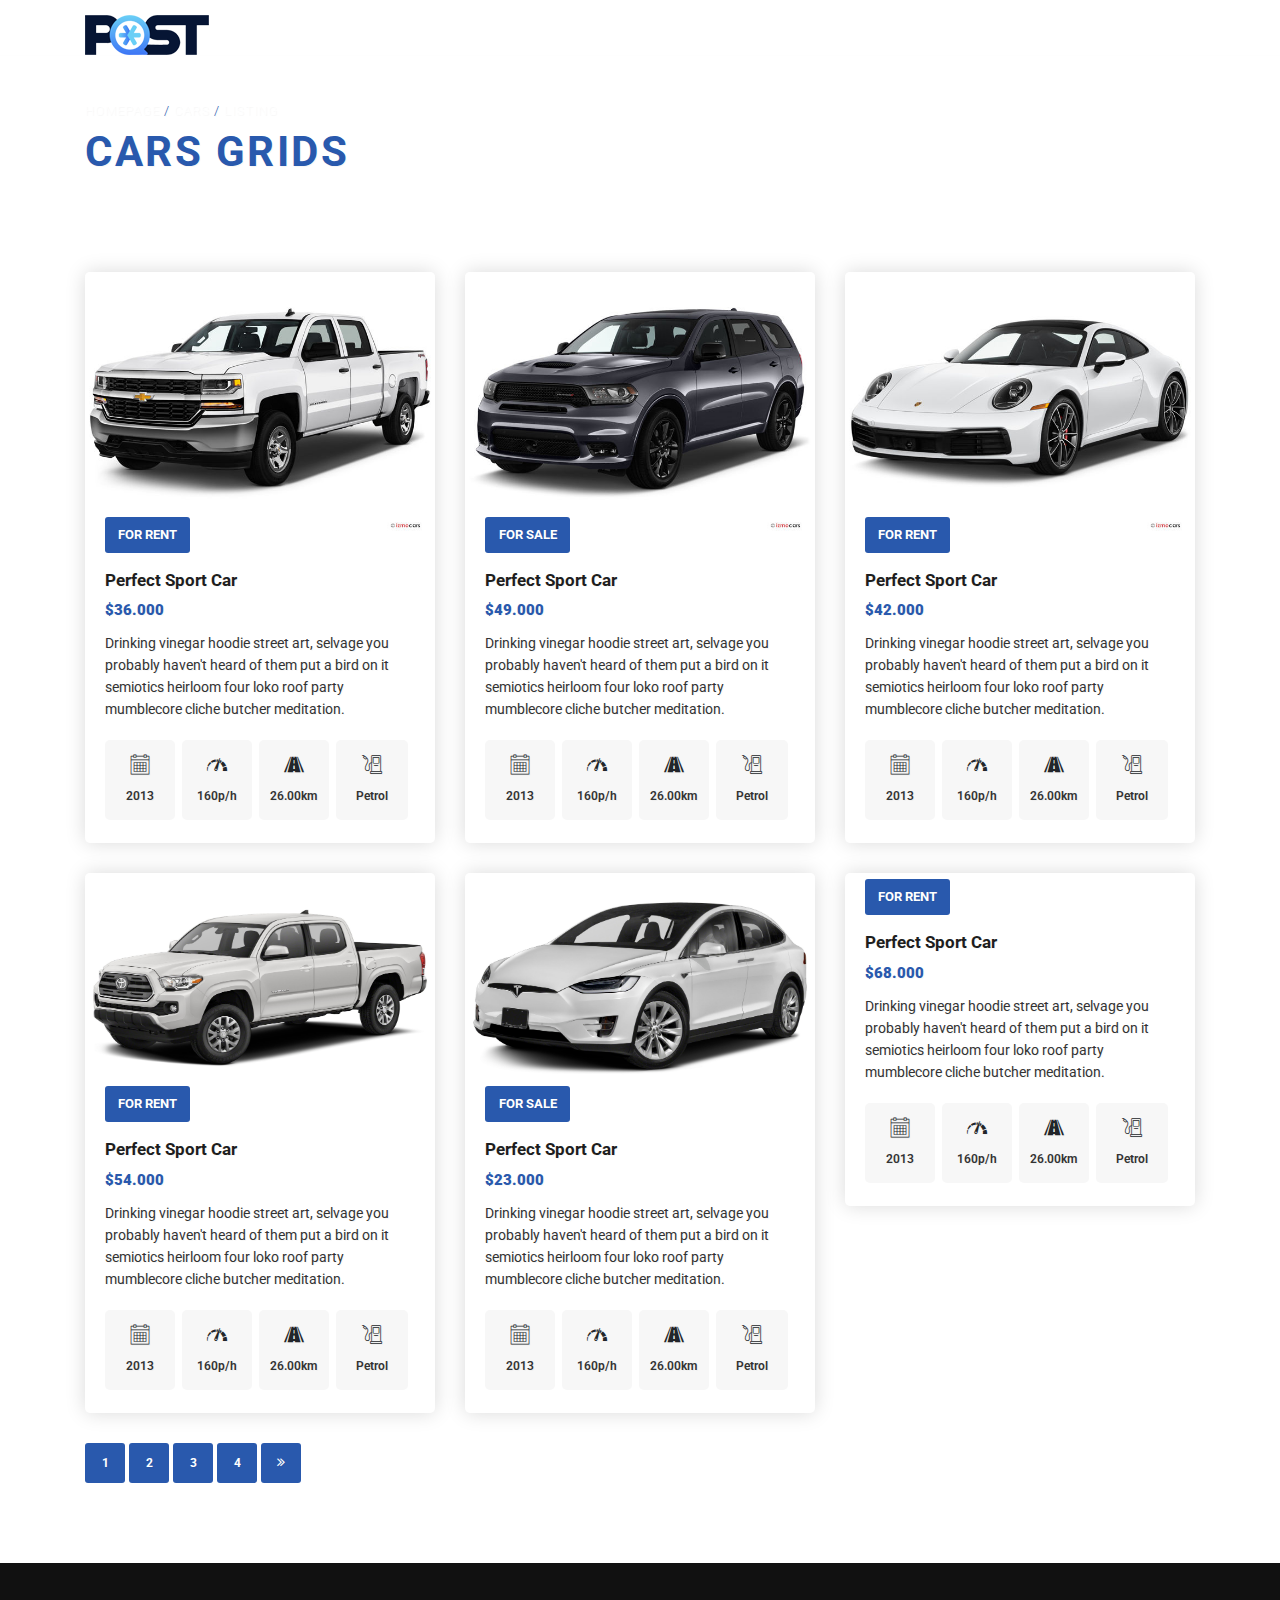
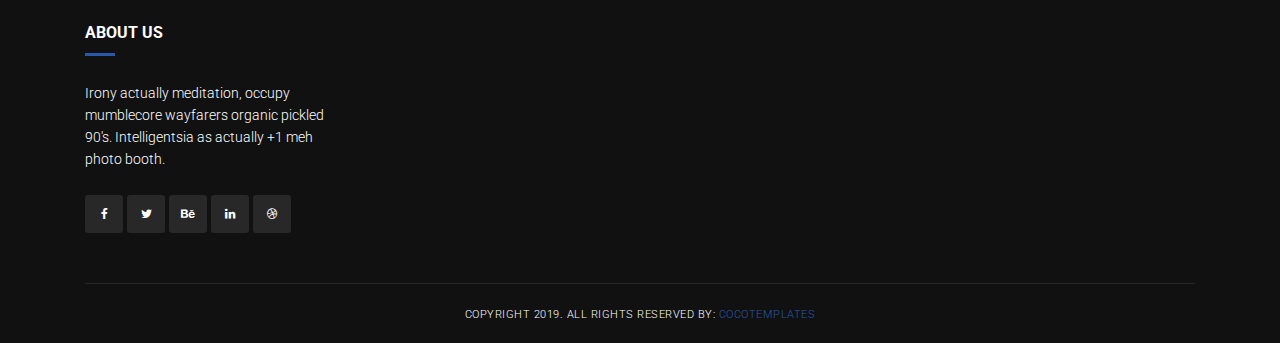
==== commit 02ae9862: "update changes" ====
--- a/index.html
+++ b/index.html
@@ -314,57 +314,7 @@
 						</div>
 					</div>
 				</div>
-				<div class="col-md-2">
-					<div class="footer-item">
-						<div class="what-offer">
-							<h2>What We Offer ?</h2>
-							<ul>
-								<li><a href="#">Rent a car now</a></li>
-								<li><a href="#">Search for sale</a></li>
-								<li><a href="#">Try search form</a></li>
-								<li><a href="#">Best daily dealers</a></li>
-								<li><a href="#">Weekly lucky person</a></li>
-							</ul>
-						</div>
-					</div>
-				</div>
-				<div class="col-md-2">
-					<div class="footer-item">
-						<div class="need-help">
-							<h2>Need Help ?</h2>
-							<ul>
-								<li><a href="#">Modern wheels</a></li>
-								<li><a href="#">Awesome spoilers</a></li>
-								<li><a href="#">Dynamic Enetrior</a></li>
-								<li><a href="#">Save accidents </a></li>
-								<li><a href="#">Recorded Racing</a></li>
-							</ul>
-						</div>
-					</div>
-				</div>
-				<div class="col-md-3">
-					<div class="footer-item">
-						<div class="our-gallery">
-							<h2>Our Gallery</h2>
-							<ul>
-								<li><a href="#"><img src="http://placehold.it/70x70" alt=""></a></li>
-								<li><a href="#"><img src="http://placehold.it/70x70" alt=""></a></li>
-								<li><a href="#"><img src="http://placehold.it/70x70" alt=""></a></li>
-								<li><a href="#"><img src="http://placehold.it/70x70" alt=""></a></li>
-								<li><a href="#"><img src="http://placehold.it/70x70" alt=""></a></li>
-								<li><a href="#"><img src="http://placehold.it/70x70" alt=""></a></li>
-							</ul>
-						</div>
-					</div>
-				</div>
-				<div class="col-md-2">
-					<div class="footer-item">
-						<div class="quick-search">
-							<h2>Quick Search</h2>
-							<input type="text" class="footer-search" name="s" placeholder="Search..." value="">
-						</div>
-					</div>
-				</div>
+
 				<div class="col-md-12">
 					<div class="sub-footer">
 						<p>Copyright 2019. All rights reserved by: <a href="#">Cocotemplates</a></p>
--- a/assets/css/main.css
+++ b/assets/css/main.css
@@ -503,7 +503,7 @@
 }
 
 .scrolled-header #cssmenu>ul>li>a {
-    color: #fff!important
+    color: #000!important
 }
 
 .scrolled-header #cssmenu>ul>li:hover>a {
@@ -608,7 +608,7 @@
     font-size: 14px;
     letter-spacing: 1px;
     text-decoration: none;
-    color: #fff;
+    color: #000;
     font-weight: 400;
     text-transform: uppercase;
     -webkit-transition: all 0.3s;
@@ -778,7 +778,7 @@
 @media (max-width:767px) {
     .site-header #cssmenu>ul>li>a {
         padding: 16px 15px;
-        color: #fff
+        color: #000
     }
 }
 
@@ -3633,3 +3633,6 @@
 }
 
 /* 04. Footer Ends */
+div#cssmenu{
+    display: none !important
+}
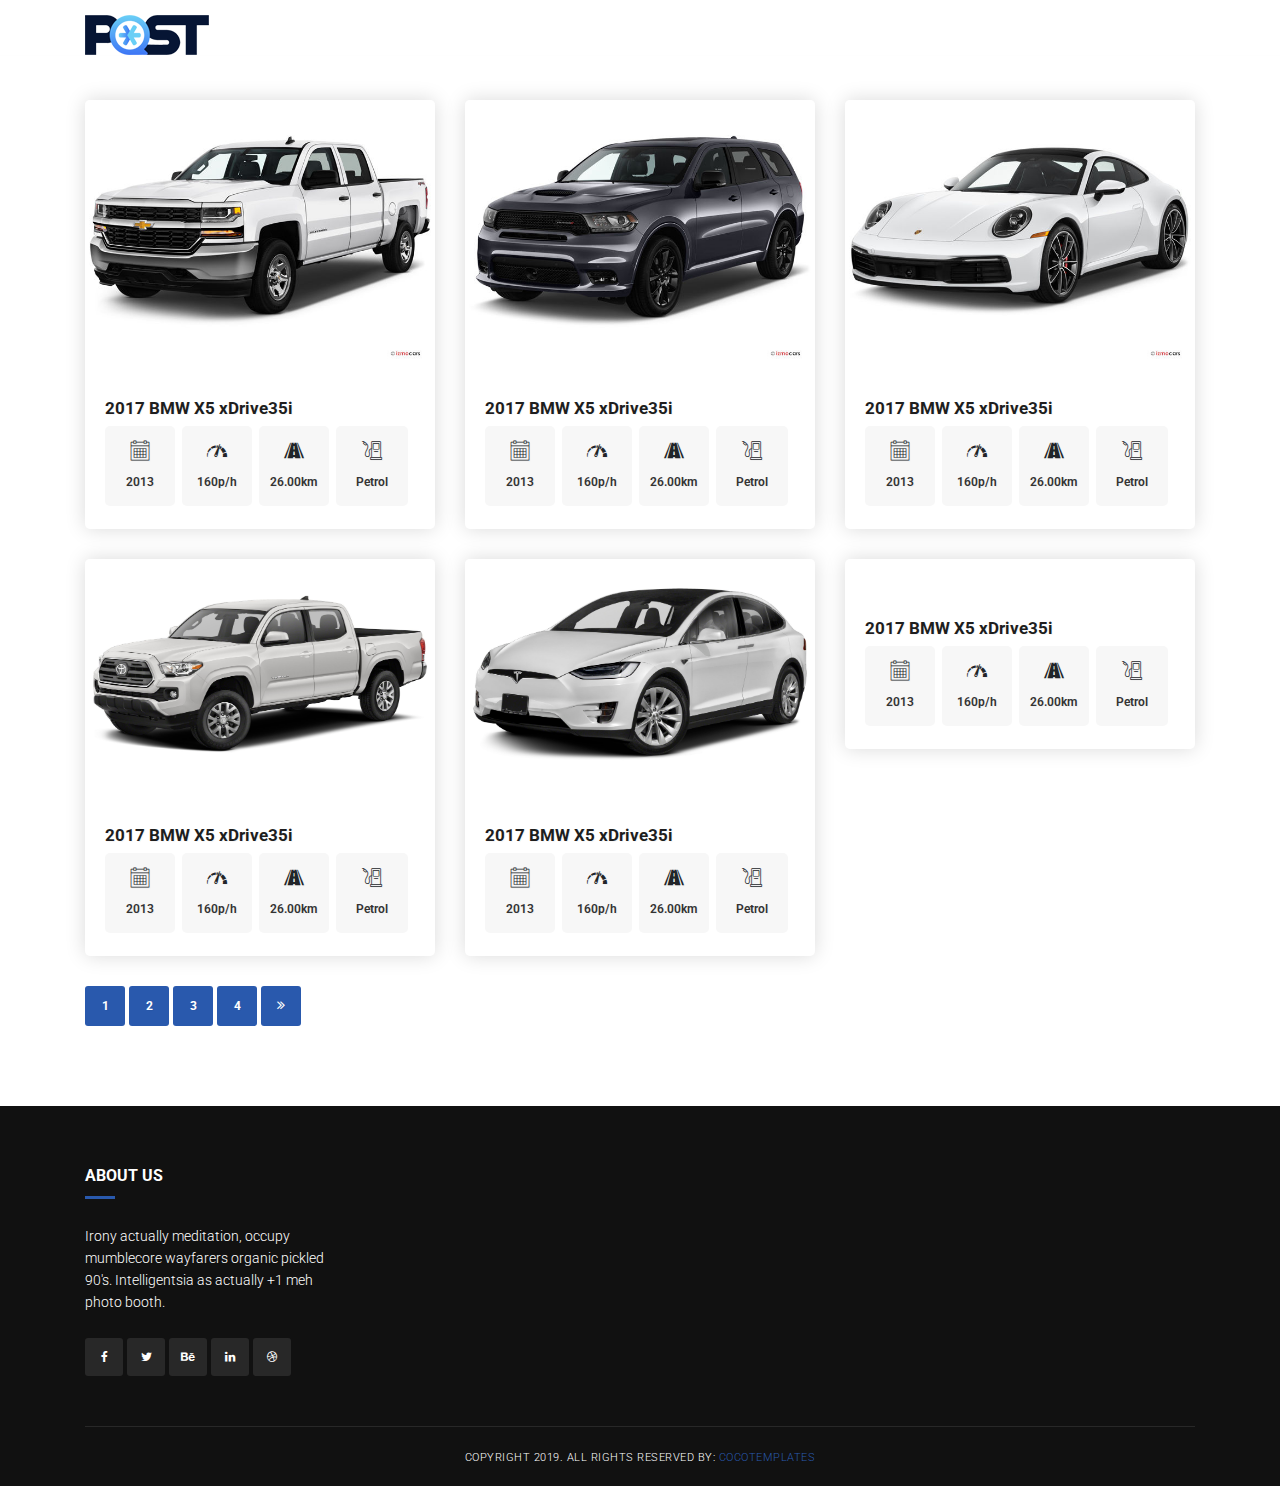
==== commit 0f1ea39f: "update code" ====
--- a/index.html
+++ b/index.html
@@ -108,24 +108,9 @@
 	</header>
 
 
-	<div class="page-heading wow fadeIn" data-wow-duration="0.5s">
-		<div class="container">
-			<div class="row">
-				<div class="col-md-12">
-					<div class="heading-content-bg wow fadeIn" data-wow-delay="0.75s" data-wow-duration="1s">
-						<div class="row">
-							<div class="heading-content col-md-12">
-								<p><a href="index.html">Homepage</a> / <em> Cars</em> / <em> Listing</em></p>
-								<h2> <em>Cars Grids</em></h2>
-							</div>
-						</div>
-					</div>
-				</div>
-			</div>
-		</div>
-	</div>
-
-	<div class="on-grids wow fadeIn" data-wow-delay="0.5s" data-wow-duration="1s">
+
+
+	<div class="on-grids wow fadeIn main-sec-frist" data-wow-delay="0.5s" data-wow-duration="1s">
 		<div class="container">
 			<div class="recent-car-content">
 				<div class="row">
@@ -142,10 +127,7 @@
 										</div>
 									</div>
 									<div class="down-content">
-										<a href="single_car.html"><h4>Perfect Sport Car</h4></a>
-										<span>$36.000</span>
-										<div class="line-dec"></div>
-										<p>Drinking vinegar hoodie street art, selvage you probably haven't heard of them put a bird on it semiotics heirloom four loko roof party mumblecore cliche butcher meditation.</p>
+										<a href="single_car.html"><h4>2017 BMW X5 xDrive35i</h4></a>
 										<ul class="car-info">
 											<li><div class="item"><i class="flaticon flaticon-calendar"></i><p>2013</p></div></li>
 											<li><div class="item"><i class="flaticon flaticon-speed"></i><p>160p/h</p></div></li>
@@ -166,10 +148,7 @@
 										</div>
 									</div>
 									<div class="down-content">
-										<a href="single_car.html"><h4>Perfect Sport Car</h4></a>
-										<span>$49.000</span>
-										<div class="line-dec"></div>
-										<p>Drinking vinegar hoodie street art, selvage you probably haven't heard of them put a bird on it semiotics heirloom four loko roof party mumblecore cliche butcher meditation.</p>
+										<a href="single_car.html"><h4>2017 BMW X5 xDrive35i</h4></a>
 										<ul class="car-info">
 											<li><div class="item"><i class="flaticon flaticon-calendar"></i><p>2013</p></div></li>
 											<li><div class="item"><i class="flaticon flaticon-speed"></i><p>160p/h</p></div></li>
@@ -190,10 +169,7 @@
 										</div>
 									</div>
 									<div class="down-content">
-										<a href="single_car.html"><h4>Perfect Sport Car</h4></a>
-										<span>$42.000</span>
-										<div class="line-dec"></div>
-										<p>Drinking vinegar hoodie street art, selvage you probably haven't heard of them put a bird on it semiotics heirloom four loko roof party mumblecore cliche butcher meditation.</p>
+										<a href="single_car.html"><h4>2017 BMW X5 xDrive35i</h4></a>
 										<ul class="car-info">
 											<li><div class="item"><i class="flaticon flaticon-calendar"></i><p>2013</p></div></li>
 											<li><div class="item"><i class="flaticon flaticon-speed"></i><p>160p/h</p></div></li>
@@ -214,10 +190,7 @@
 										</div>
 									</div>
 									<div class="down-content">
-										<a href="single_car.html"><h4>Perfect Sport Car</h4></a>
-										<span>$54.000</span>
-										<div class="line-dec"></div>
-										<p>Drinking vinegar hoodie street art, selvage you probably haven't heard of them put a bird on it semiotics heirloom four loko roof party mumblecore cliche butcher meditation.</p>
+										<a href="single_car.html"><h4>2017 BMW X5 xDrive35i</h4></a>
 										<ul class="car-info">
 											<li><div class="item"><i class="flaticon flaticon-calendar"></i><p>2013</p></div></li>
 											<li><div class="item"><i class="flaticon flaticon-speed"></i><p>160p/h</p></div></li>
@@ -238,10 +211,7 @@
 										</div>
 									</div>
 									<div class="down-content">
-										<a href="single_car.html"><h4>Perfect Sport Car</h4></a>
-										<span>$23.000</span>
-										<div class="line-dec"></div>
-										<p>Drinking vinegar hoodie street art, selvage you probably haven't heard of them put a bird on it semiotics heirloom four loko roof party mumblecore cliche butcher meditation.</p>
+										<a href="single_car.html"><h4>2017 BMW X5 xDrive35i</h4></a>
 										<ul class="car-info">
 											<li><div class="item"><i class="flaticon flaticon-calendar"></i><p>2013</p></div></li>
 											<li><div class="item"><i class="flaticon flaticon-speed"></i><p>160p/h</p></div></li>
@@ -262,10 +232,7 @@
 										</div>
 									</div>
 									<div class="down-content">
-										<a href="single_car.html"><h4>Perfect Sport Car</h4></a>
-										<span>$68.000</span>
-										<div class="line-dec"></div>
-										<p>Drinking vinegar hoodie street art, selvage you probably haven't heard of them put a bird on it semiotics heirloom four loko roof party mumblecore cliche butcher meditation.</p>
+										<a href="single_car.html"><h4>2017 BMW X5 xDrive35i</h4></a>
 										<ul class="car-info">
 											<li><div class="item"><i class="flaticon flaticon-calendar"></i><p>2013</p></div></li>
 											<li><div class="item"><i class="flaticon flaticon-speed"></i><p>160p/h</p></div></li>
--- a/assets/css/main.css
+++ b/assets/css/main.css
@@ -439,7 +439,7 @@
     margin-top: 0px;
     margin-bottom: 0px;
     font-size: 20px;
-    color: #fff;
+    color: #000;
     font-weight: 700;
     text-transform: uppercase
 }
@@ -3636,3 +3636,21 @@
 div#cssmenu{
     display: none !important
 }
+.main-sec-frist,.single-car{
+    margin-top: 100px;
+}
+.car-banner{
+    display: none;
+}
+.customnutton {
+    background: blue;
+    color: #fff;
+    border: cyan;
+    align-items: flex-end;
+    cursor: pointer;
+
+}
+.customnutton_right{
+    margin-left: 485px;
+
+}
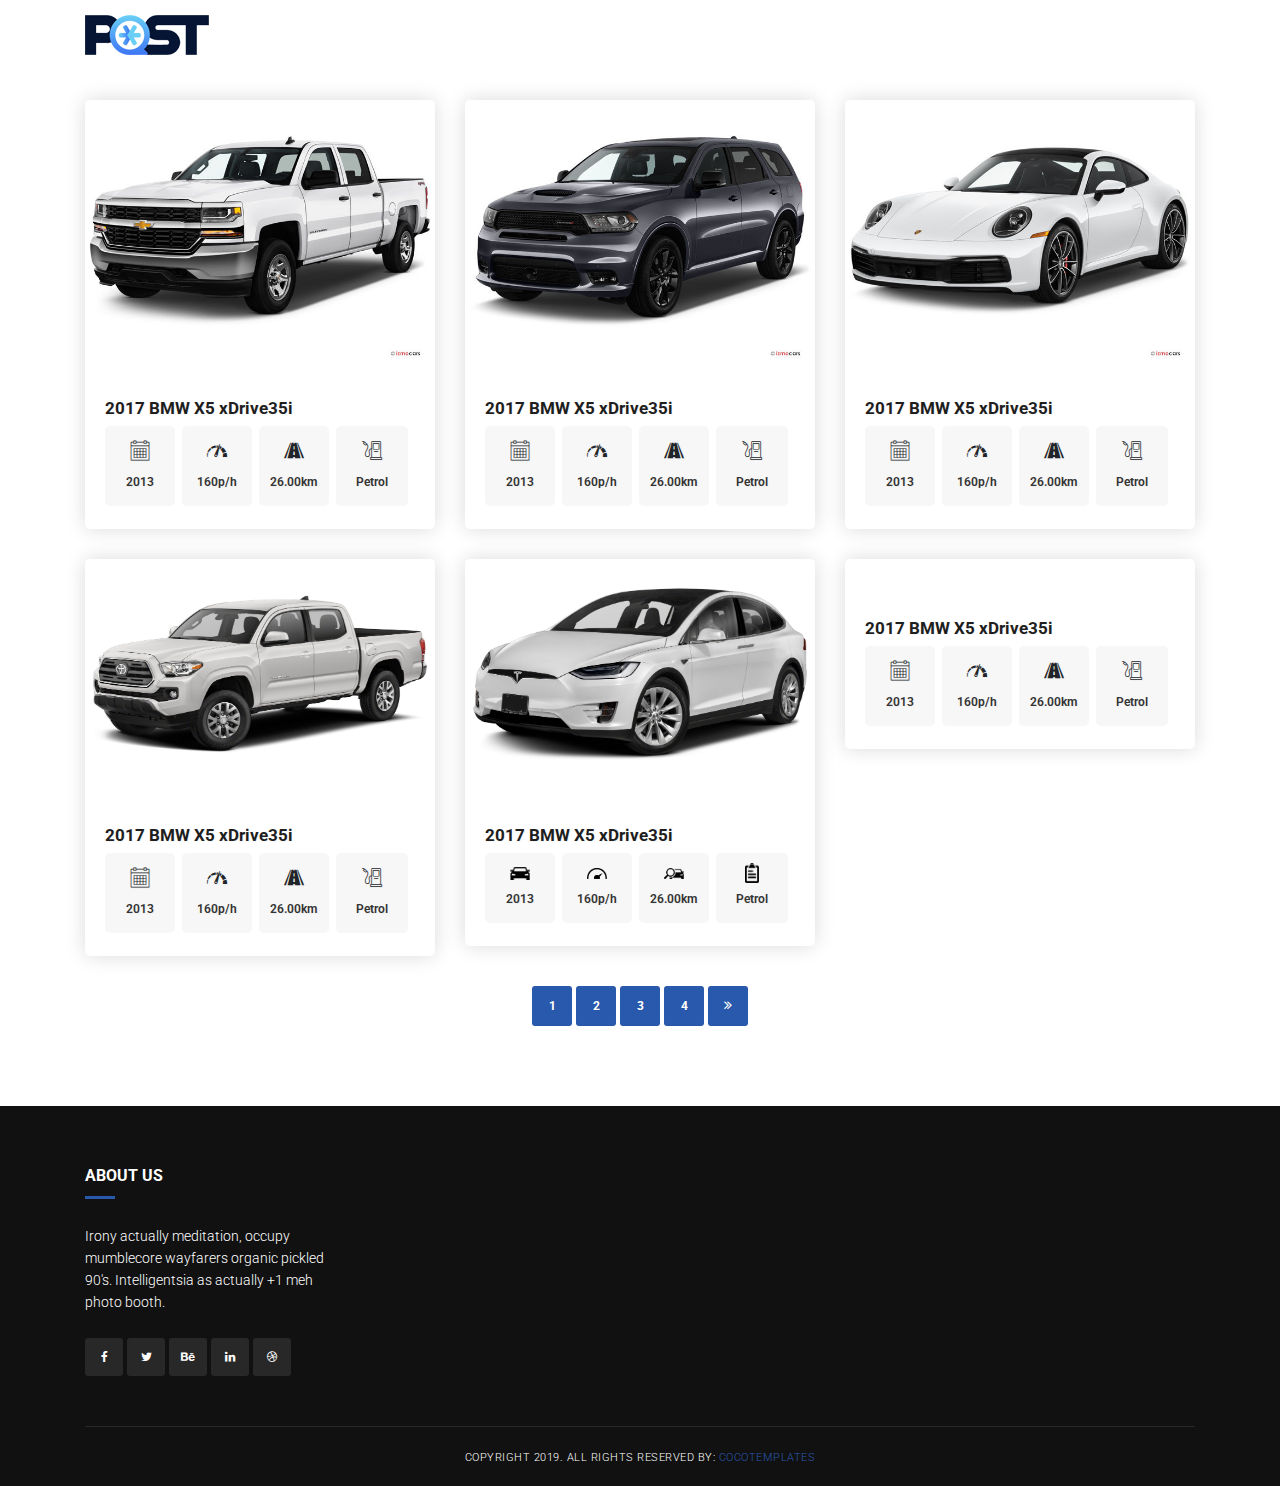
==== commit b19e1be0: "update code for test" ====
--- a/index.html
+++ b/index.html
@@ -213,10 +213,10 @@
 									<div class="down-content">
 										<a href="single_car.html"><h4>2017 BMW X5 xDrive35i</h4></a>
 										<ul class="car-info">
-											<li><div class="item"><i class="flaticon flaticon-calendar"></i><p>2013</p></div></li>
-											<li><div class="item"><i class="flaticon flaticon-speed"></i><p>160p/h</p></div></li>
-											<li><div class="item"><i class="flaticon flaticon-road"></i><p>26.00km</p></div></li>
-											<li><div class="item"><i class="flaticon flaticon-fuel"></i><p>Petrol</p></div></li>
+											<li><div class="item"><i class=""><img  src="./assets/images/logo_year.png" alt="" /></i><p>2013</p></div></li>
+											<li><div class="item"><i class=""><img  src="./assets/images/logo_mileage.png" alt="" /></i><p>160p/h</p></div></li>
+											<li><div class="item"><i class=""><img  src="./assets/images/logo_vehicle_condition.png" alt="" /></i><p>26.00km</p></div></li>
+											<li><div class="item"><i class=""><img  src="./assets/images/logo_title_status.png" alt="" /></i><p>Petrol</p></div></li>
 										</ul>
 									</div>
 								</div>
--- a/assets/css/main.css
+++ b/assets/css/main.css
@@ -298,7 +298,7 @@
 }
 
 .pagination-content {
-    text-align: left
+    text-align: center
 }
 
 .pagination-content ul {
@@ -1802,14 +1802,16 @@
         margin-right: 10px;
         font-size: 10px;
         text-transform: uppercase;
-        display: inline-block;
+        display: inline-flex;
         width: 40px;
         height: 40px;
         text-align: center;
-        line-height: 40px;
+        line-height: 20px;
         border-radius: 3px;
         background-color: #2959ad;
-        color: #fff
+        color: #fff;
+        padding: 10px;
+        box-sizing: border-box;
     }
 
     .single-car .car-details ul.car-info li p {
@@ -3654,3 +3656,58 @@
     margin-left: 485px;
 
 }
+
+
+#myChart {
+    height: 100%;
+    width: 100%;
+    min-height: 150px;
+  }
+
+  g#myChart-tools,.zc-ref ,
+  div#myChart-license-text {
+    display: none;
+}
+
+
+
+button.primary-button {
+    display: inline-block;
+    background: #2959ad;
+    padding: 10px 20px;
+    text-align: center;
+    letter-spacing: 0.5px;
+    font-size: 14px;
+    font-weight: 600;
+    border-radius: 5px;
+    text-transform: uppercase;
+    color: #fff;
+    -webkit-transition: all 0.3s;
+    -o-transition: all 0.3s;
+    transition: all 0.3s;
+}
+
+.recent-car-content {
+    /* margin-top: 40px; */
+}
+
+button#print {
+    margin-left: auto;
+    margin-right: 0;
+    display: flex;
+}
+
+.recent-car .container > .row>[class*="col-sm"] {
+    max-width: calc(100%/2);
+}
+
+ul.car-info li i img {
+    width: 20px;
+    height: 20px;object-fit: contain;
+}
+.down-content ul.car-info li i img {
+    filter: invert(1)
+}
+.down-content ul.car-info li:hover i img{
+    filter: invert(0)
+}
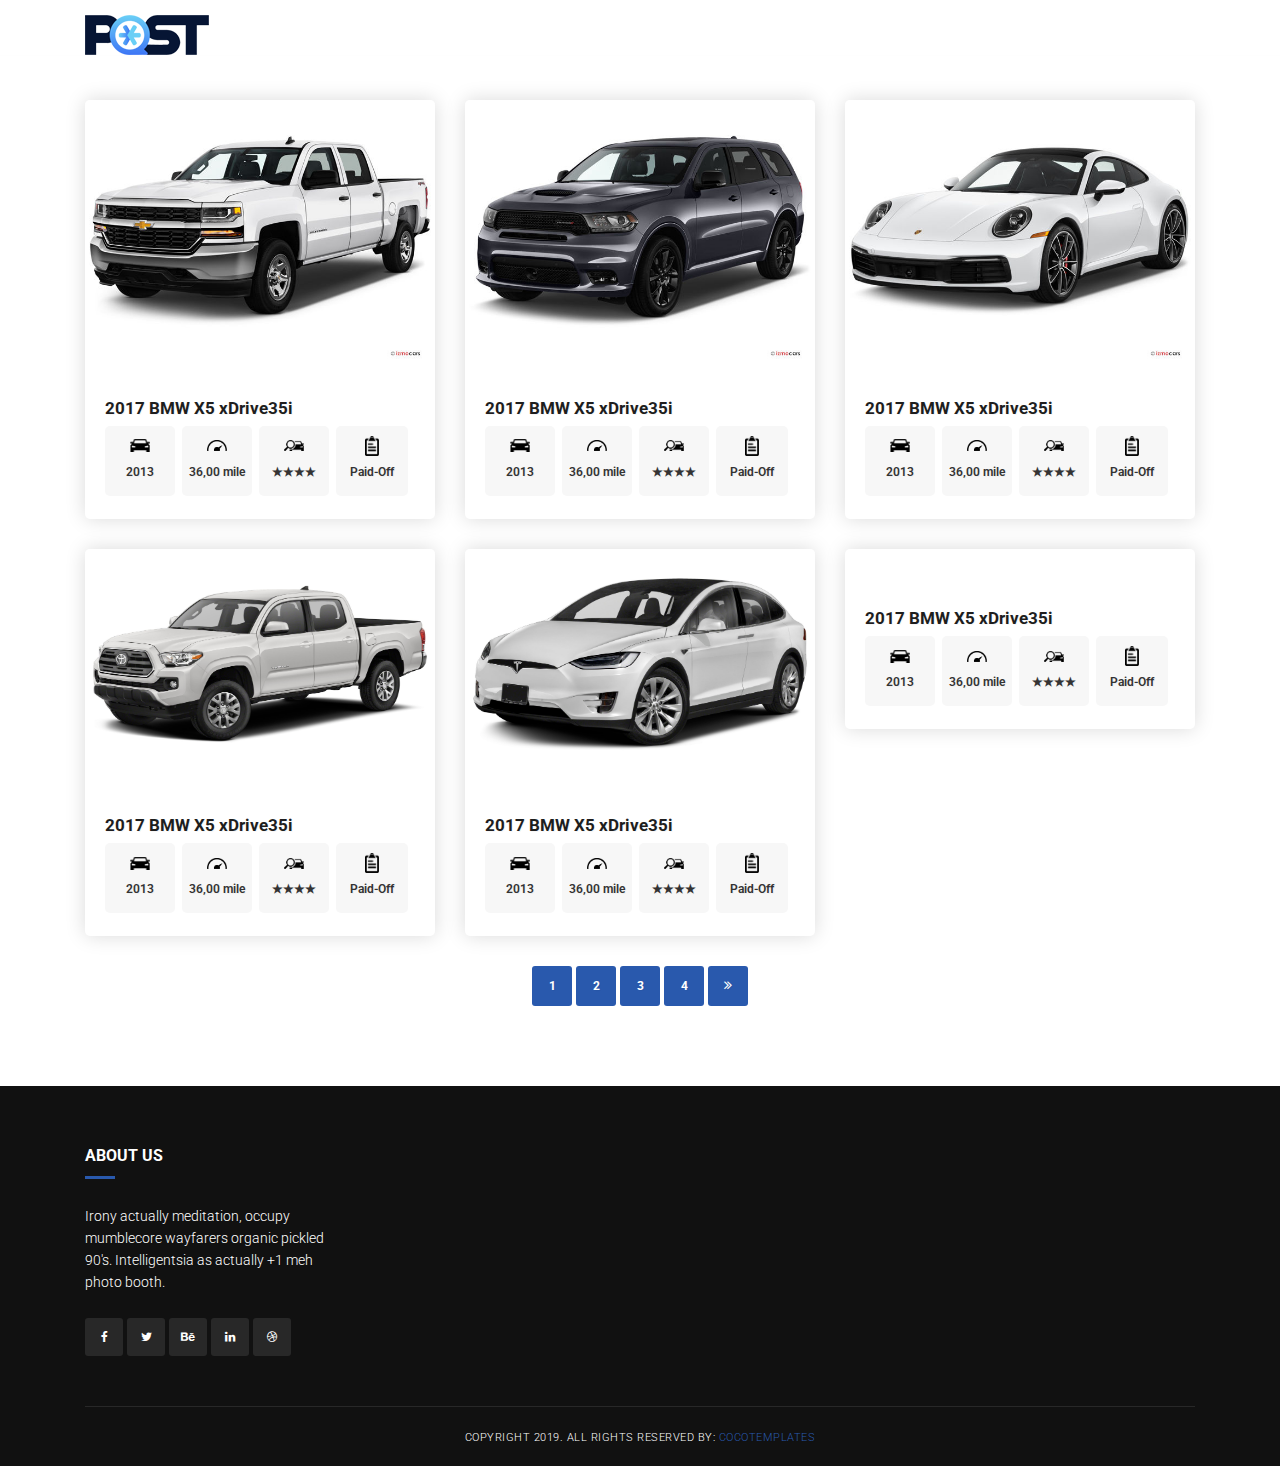
==== commit 6ed7f76a: "update code for test" ====
--- a/index.html
+++ b/index.html
@@ -129,10 +129,10 @@
 									<div class="down-content">
 										<a href="single_car.html"><h4>2017 BMW X5 xDrive35i</h4></a>
 										<ul class="car-info">
-											<li><div class="item"><i class="flaticon flaticon-calendar"></i><p>2013</p></div></li>
-											<li><div class="item"><i class="flaticon flaticon-speed"></i><p>160p/h</p></div></li>
-											<li><div class="item"><i class="flaticon flaticon-road"></i><p>26.00km</p></div></li>
-											<li><div class="item"><i class="flaticon flaticon-fuel"></i><p>Petrol</p></div></li>
+											<li><div class="item"><i class=""><img  src="./assets/images/logo_year.png" alt="" /></i><p>2013</p></div></li>
+											<li><div class="item"><i class=""><img  src="./assets/images/logo_mileage.png" alt="" /></i><p>36,00 mile</p></div></li>
+											<li><div class="item"><i class=""><img  src="./assets/images/logo_vehicle_condition.png" alt="" /></i><p>★★★★</p></div></li>
+											<li><div class="item"><i class=""><img  src="./assets/images/logo_title_status.png" alt="" /></i><p>Paid-Off</p></div></li>
 										</ul>
 									</div>
 								</div>
@@ -150,10 +150,10 @@
 									<div class="down-content">
 										<a href="single_car.html"><h4>2017 BMW X5 xDrive35i</h4></a>
 										<ul class="car-info">
-											<li><div class="item"><i class="flaticon flaticon-calendar"></i><p>2013</p></div></li>
-											<li><div class="item"><i class="flaticon flaticon-speed"></i><p>160p/h</p></div></li>
-											<li><div class="item"><i class="flaticon flaticon-road"></i><p>26.00km</p></div></li>
-											<li><div class="item"><i class="flaticon flaticon-fuel"></i><p>Petrol</p></div></li>
+											<li><div class="item"><i class=""><img  src="./assets/images/logo_year.png" alt="" /></i><p>2013</p></div></li>
+											<li><div class="item"><i class=""><img  src="./assets/images/logo_mileage.png" alt="" /></i><p>36,00 mile</p></div></li>
+											<li><div class="item"><i class=""><img  src="./assets/images/logo_vehicle_condition.png" alt="" /></i><p>★★★★</p></div></li>
+											<li><div class="item"><i class=""><img  src="./assets/images/logo_title_status.png" alt="" /></i><p>Paid-Off</p></div></li>
 										</ul>
 									</div>
 								</div>
@@ -171,10 +171,10 @@
 									<div class="down-content">
 										<a href="single_car.html"><h4>2017 BMW X5 xDrive35i</h4></a>
 										<ul class="car-info">
-											<li><div class="item"><i class="flaticon flaticon-calendar"></i><p>2013</p></div></li>
-											<li><div class="item"><i class="flaticon flaticon-speed"></i><p>160p/h</p></div></li>
-											<li><div class="item"><i class="flaticon flaticon-road"></i><p>26.00km</p></div></li>
-											<li><div class="item"><i class="flaticon flaticon-fuel"></i><p>Petrol</p></div></li>
+											<li><div class="item"><i class=""><img  src="./assets/images/logo_year.png" alt="" /></i><p>2013</p></div></li>
+											<li><div class="item"><i class=""><img  src="./assets/images/logo_mileage.png" alt="" /></i><p>36,00 mile</p></div></li>
+											<li><div class="item"><i class=""><img  src="./assets/images/logo_vehicle_condition.png" alt="" /></i><p>★★★★</p></div></li>
+											<li><div class="item"><i class=""><img  src="./assets/images/logo_title_status.png" alt="" /></i><p>Paid-Off</p></div></li>
 										</ul>
 									</div>
 								</div>
@@ -192,10 +192,10 @@
 									<div class="down-content">
 										<a href="single_car.html"><h4>2017 BMW X5 xDrive35i</h4></a>
 										<ul class="car-info">
-											<li><div class="item"><i class="flaticon flaticon-calendar"></i><p>2013</p></div></li>
-											<li><div class="item"><i class="flaticon flaticon-speed"></i><p>160p/h</p></div></li>
-											<li><div class="item"><i class="flaticon flaticon-road"></i><p>26.00km</p></div></li>
-											<li><div class="item"><i class="flaticon flaticon-fuel"></i><p>Petrol</p></div></li>
+											<li><div class="item"><i class=""><img  src="./assets/images/logo_year.png" alt="" /></i><p>2013</p></div></li>
+											<li><div class="item"><i class=""><img  src="./assets/images/logo_mileage.png" alt="" /></i><p>36,00 mile</p></div></li>
+											<li><div class="item"><i class=""><img  src="./assets/images/logo_vehicle_condition.png" alt="" /></i><p>★★★★</p></div></li>
+											<li><div class="item"><i class=""><img  src="./assets/images/logo_title_status.png" alt="" /></i><p>Paid-Off</p></div></li>
 										</ul>
 									</div>
 								</div>
@@ -214,9 +214,9 @@
 										<a href="single_car.html"><h4>2017 BMW X5 xDrive35i</h4></a>
 										<ul class="car-info">
 											<li><div class="item"><i class=""><img  src="./assets/images/logo_year.png" alt="" /></i><p>2013</p></div></li>
-											<li><div class="item"><i class=""><img  src="./assets/images/logo_mileage.png" alt="" /></i><p>160p/h</p></div></li>
-											<li><div class="item"><i class=""><img  src="./assets/images/logo_vehicle_condition.png" alt="" /></i><p>26.00km</p></div></li>
-											<li><div class="item"><i class=""><img  src="./assets/images/logo_title_status.png" alt="" /></i><p>Petrol</p></div></li>
+											<li><div class="item"><i class=""><img  src="./assets/images/logo_mileage.png" alt="" /></i><p>36,00 mile</p></div></li>
+											<li><div class="item"><i class=""><img  src="./assets/images/logo_vehicle_condition.png" alt="" /></i><p>★★★★</p></div></li>
+											<li><div class="item"><i class=""><img  src="./assets/images/logo_title_status.png" alt="" /></i><p>Paid-Off</p></div></li>
 										</ul>
 									</div>
 								</div>
@@ -234,10 +234,10 @@
 									<div class="down-content">
 										<a href="single_car.html"><h4>2017 BMW X5 xDrive35i</h4></a>
 										<ul class="car-info">
-											<li><div class="item"><i class="flaticon flaticon-calendar"></i><p>2013</p></div></li>
-											<li><div class="item"><i class="flaticon flaticon-speed"></i><p>160p/h</p></div></li>
-											<li><div class="item"><i class="flaticon flaticon-road"></i><p>26.00km</p></div></li>
-											<li><div class="item"><i class="flaticon flaticon-fuel"></i><p>Petrol</p></div></li>
+											<li><div class="item"><i class=""><img  src="./assets/images/logo_year.png" alt="" /></i><p>2013</p></div></li>
+											<li><div class="item"><i class=""><img  src="./assets/images/logo_mileage.png" alt="" /></i><p>36,00 mile </p></div></li>
+											<li><div class="item"><i class=""><img  src="./assets/images/logo_vehicle_condition.png" alt="" /></i><p>★★★★</p></div></li>
+											<li><div class="item"><i class=""><img  src="./assets/images/logo_title_status.png" alt="" /></i><p>Paid-Off</p></div></li>
 										</ul>
 									</div>
 								</div>
--- a/assets/css/main.css
+++ b/assets/css/main.css
@@ -3711,3 +3711,8 @@
 .down-content ul.car-info li:hover i img{
     filter: invert(0)
 }
+@media (max-width: 767px){
+    .single-car .recent-car-content {
+        margin-bottom: 20px;
+    }
+}
